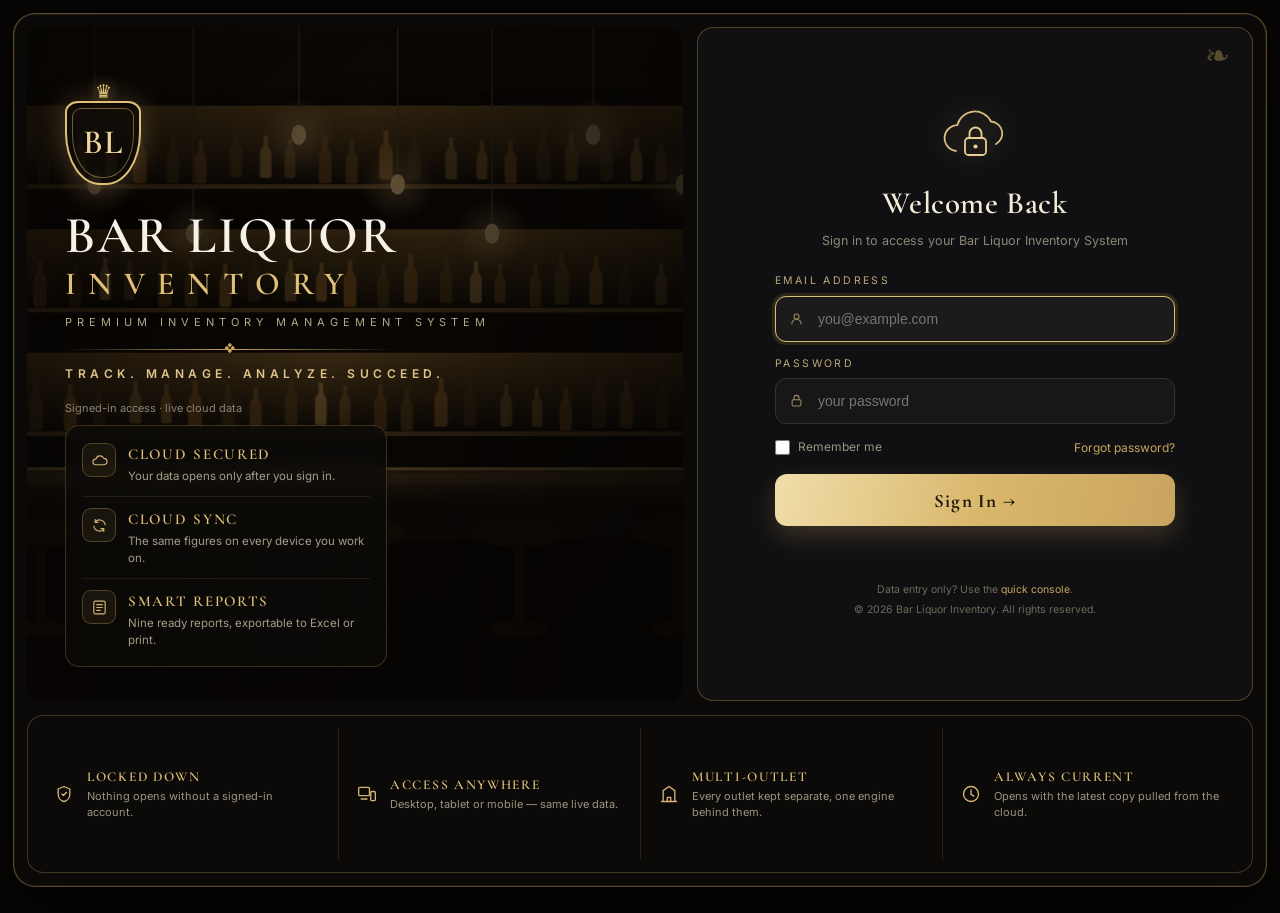
==== app/index.html @ 7d16136f "Name the button the way Supabase does: Resume project Co-Authored-By: Claude Opus 5 <noreply@anthrop" ====
<!doctype html>
<html lang="en">
<head>
<meta charset="utf-8">
<meta name="viewport" content="width=device-width, initial-scale=1">
<title>Bar Liquor Inventory Cloud</title>
<link rel="icon" type="image/png" href="assets/img/icon-192.png">
<link rel="preconnect" href="https://fonts.googleapis.com">
<link href="https://fonts.googleapis.com/css2?family=Cormorant+Garamond:wght@500;600;700&family=Inter:wght@400;500;600;700&display=swap" rel="stylesheet">
<link rel="stylesheet" href="assets/css/styles.css">
<style>
/* ===========================================================
   Sign-in gate for the HOSTED app, wearing the same "Cloud Royal" face as the
   offline login (index.html, design 11) so both front doors match.

   The offline app ships a fixed username/password in its own index.html —
   fine on one private computer, unusable on a public address. This page
   replaces it with the real Supabase account, and pulls the company's
   cloud copy in before the app opens, so nobody ever sees demo data.

   Every class invented here is g-prefixed: this page borrows the app's
   stylesheet, so an unprefixed name would collide with the app's own rules.
   =========================================================== */
.hide{display:none !important}
body.gbody{margin:0;background:#070605;font-family:'Inter',sans-serif;color:#f0e9da}
.gwrap{display:flex;flex-wrap:wrap;gap:14px;margin:13px;padding:13px;box-sizing:border-box;
  min-height:calc(100vh - 26px);border:1px solid rgba(201,164,95,.42);border-radius:22px;background:#0a0908;
  box-shadow:0 0 0 1px rgba(201,164,95,.1) inset,0 26px 80px rgba(0,0,0,.75)}
/* ---- left: the bar ---- */
.gbrand{flex:1 1 520px;min-height:592px;border-radius:16px;overflow:hidden;position:relative;
  padding:42px 38px 250px;display:flex;flex-direction:column;justify-content:center;background:#0d0b09}
.gbrand > *{position:relative;z-index:2}
.gscene{position:absolute;inset:0;z-index:0}
.gscene svg{width:100%;height:100%;display:block}
.gscene .grade{position:absolute;inset:0;
  background:linear-gradient(100deg,rgba(6,4,3,.87) 0%,rgba(6,4,3,.6) 46%,rgba(6,4,3,.82) 100%),
             radial-gradient(120% 95% at 26% 42%,transparent 20%,rgba(0,0,0,.62) 100%)}
body.hasbar .gscene svg{display:none}
body.hasbar .gbrand{background-image:var(--barphoto);background-size:cover;background-position:center}
.gcrest{width:76px;height:84px;border-radius:13px 13px 46% 46%/11px 11px 62% 62%;position:relative;
  border:2px solid #e0c078;background:rgba(10,8,6,.5);box-shadow:0 0 28px rgba(224,192,120,.28);
  display:flex;align-items:center;justify-content:center;flex:none;align-self:flex-start}
.gcrest .in{position:absolute;inset:5px;border-radius:10px 10px 46% 46%/9px 9px 62% 62%;
  border:1px solid rgba(224,192,120,.45)}
.gcrest b{font-family:'Cormorant Garamond',Georgia,serif;font-size:34px;color:#eed49a;letter-spacing:1px;font-weight:600}
.gcrest:before{content:'\265B';position:absolute;top:-25px;left:50%;transform:translateX(-50%);
  font-size:19px;color:#e0c078;text-shadow:0 0 14px rgba(224,192,120,.7)}
.gname{font-family:'Cormorant Garamond',Georgia,serif;font-size:clamp(32px,4.2vw,52px);color:#f7f2e7;
  letter-spacing:2px;text-transform:uppercase;line-height:1.02;margin-top:24px;font-weight:600;
  text-shadow:0 4px 30px rgba(0,0,0,.9)}
.gname .l2{display:block;color:#e0c078;font-size:.62em;letter-spacing:12px;margin-top:6px}
.gtag{font-size:11px;letter-spacing:5px;color:#b6a686;margin-top:13px;text-transform:uppercase}
.ghair{width:min(330px,68%);height:1px;margin-top:19px;position:relative;
  background:linear-gradient(90deg,transparent,#c9a45f,transparent)}
.ghair:after{content:'\2756';position:absolute;top:-9px;left:50%;transform:translateX(-50%);color:#c9a45f;font-size:11px}
.gmotto{font-size:12px;letter-spacing:4.5px;color:#dfc48a;margin-top:15px;font-weight:600;text-transform:uppercase}
.gaddr{font-size:11px;color:#8c8574;margin-top:16px;line-height:1.8}
.gcards{position:absolute;left:38px;bottom:34px;width:min(322px,74%);z-index:3;box-sizing:border-box;
  background:rgba(13,11,9,.74);border:1px solid rgba(201,164,95,.26);border-radius:14px;padding:6px 16px;
  backdrop-filter:blur(7px)}
.gcards .r{display:flex;gap:12px;align-items:flex-start;padding:11px 0}
.gcards .r + .r{border-top:1px solid rgba(201,164,95,.13)}
.gcards .ic{width:34px;height:34px;flex:none;border-radius:9px;display:flex;align-items:center;justify-content:center;
  border:1px solid rgba(201,164,95,.32);background:rgba(201,164,95,.08)}
.gcards h4{margin:0 0 2px;font-family:'Cormorant Garamond',Georgia,serif;font-size:15px;font-weight:600;
  letter-spacing:1.7px;text-transform:uppercase;color:#e0c078}
.gcards p{margin:0;font-size:11.5px;color:#a59c89;line-height:1.5}
/* ---- right: the sign-in card ---- */
.gform{flex:1 1 420px;min-height:592px;border-radius:16px;background:#101012;padding:34px 30px;
  border:1px solid rgba(201,164,95,.34);position:relative;overflow:hidden;
  display:flex;align-items:center;justify-content:center}
.gform:before{content:'\2767';position:absolute;top:12px;right:22px;font-size:30px;
  color:rgba(201,164,95,.4);pointer-events:none;line-height:1}
.gcard{width:100%;max-width:400px;position:relative;z-index:2}
.gcloud{display:flex;justify-content:center;margin-bottom:16px}
.gcard h1{font-family:'Cormorant Garamond',Georgia,serif;font-size:31px;font-weight:600;color:#f4ecd9;
  text-align:center;letter-spacing:.6px;margin:0}
.gcard .sub{text-align:center;font-size:12.5px;color:#8d8778;margin:6px 0 22px}
.gfld{margin-bottom:14px}
.gfld label{display:block;font-size:10.5px;letter-spacing:2.4px;text-transform:uppercase;color:#bda978;margin-bottom:7px}
.giw{position:relative}
.giw .ii{position:absolute;left:14px;top:50%;transform:translateY(-50%);line-height:0;pointer-events:none}
.giw .input{padding-left:42px;height:46px;border-radius:11px;background:#171718;border-color:#33322c;color:#f0e9da}
.giw .input:focus{border-color:#d8bd7f;background:#1b1b1c}
.grow{display:flex;align-items:center;justify-content:space-between;gap:10px;margin:4px 0 18px;
  font-size:12px;color:#9a9384}
.grow label{display:flex;align-items:center;gap:8px;cursor:pointer}
.grow input{accent-color:#c9a45f;width:15px;height:15px;cursor:pointer}
.glink{background:none;border:none;color:#c9a45f;font-size:12px;cursor:pointer;padding:0;font-family:inherit}
.gbtn{width:100%;height:52px;border:none;border-radius:12px;cursor:pointer;color:#1c1608;font-weight:700;
  font-family:'Cormorant Garamond',Georgia,serif;font-size:19px;letter-spacing:1.2px;
  background:linear-gradient(100deg,#f0dda9,#d9b76c 52%,#c9a45f);box-shadow:0 10px 26px rgba(201,164,95,.24)}
.gbtn:disabled{opacity:.6;cursor:default}
.msg{font-size:12px;margin-top:14px;min-height:18px;line-height:1.6;text-align:center}
.msg.err{color:#e08b7e} .msg.ok{color:#7ad1a5}
.gco{margin-top:18px;padding-top:14px;border-top:1px solid rgba(201,164,95,.2)}
.gco label{display:block;font-size:10.5px;letter-spacing:2.4px;text-transform:uppercase;color:#bda978;margin-bottom:7px}
.gcopy{margin-top:22px;text-align:center;font-size:10.5px;color:#6f6959;line-height:1.9}
.gcopy a{color:#c9a45f}
/* ---- bottom strip ---- */
.gstrip{flex:1 1 100%;display:flex;flex-wrap:wrap;padding:12px 8px;box-sizing:border-box;
  border:1px solid rgba(201,164,95,.28);border-radius:16px;background:rgba(14,12,10,.62)}
.gstrip .c{flex:1 1 210px;display:flex;gap:13px;align-items:center;padding:7px 18px;min-width:0}
.gstrip .c + .c{border-left:1px solid rgba(201,164,95,.15)}
.gstrip .ic{flex:none;line-height:0}
.gstrip h5{margin:0 0 2px;font-family:'Cormorant Garamond',Georgia,serif;font-size:13.5px;font-weight:600;
  letter-spacing:1.7px;text-transform:uppercase;color:#e0c078}
.gstrip p{margin:0;font-size:11px;color:#9c947f;line-height:1.45}
@media (max-width:700px){
  .gstrip .c + .c{border-left:none;border-top:1px solid rgba(201,164,95,.15)}
  .grow{flex-wrap:wrap}
  .gwrap{margin:8px;padding:8px}
  .gbrand,.gform{padding-left:22px;padding-right:22px}
}
@media (max-width:1080px){
  .gcards{position:static;width:auto;margin-top:26px;backdrop-filter:none}
  .gbrand{padding-bottom:42px}
  .gbrand,.gform{min-height:0}
}
</style>
</head>
<body class="gbody">

<div class="gwrap">

  <!-- the bar. Drawn here so the page needs no image file; drop assets/img/bar.jpg in
       and barPhoto() finds it and uses the photograph instead. -->
  <div class="gbrand">
    <div class="gscene" aria-hidden="true">
      <svg viewBox="0 0 800 600" preserveAspectRatio="xMidYMid slice">
        <defs>
          <linearGradient id="wall" x1="0" y1="0" x2="0" y2="1">
            <stop offset="0" stop-color="#191309"/><stop offset="1" stop-color="#080604"/></linearGradient>
          <linearGradient id="shelfLight" x1="0" y1="0" x2="0" y2="1">
            <stop offset="0" stop-color="#e0a445" stop-opacity=".55"/>
            <stop offset="1" stop-color="#e0a445" stop-opacity="0"/></linearGradient>
          <linearGradient id="ctr" x1="0" y1="0" x2="0" y2="1">
            <stop offset="0" stop-color="#54401f"/><stop offset="1" stop-color="#150e07"/></linearGradient>
          <radialGradient id="halo"><stop offset="0" stop-color="#ffcf80" stop-opacity=".85"/>
            <stop offset="1" stop-color="#ffcf80" stop-opacity="0"/></radialGradient>
          <symbol id="btl" viewBox="0 0 20 60">
            <path d="M7 1h6v13c0 3 5 6 5 12v29a4 4 0 0 1-4 4H6a4 4 0 0 1-4-4V26c0-6 5-9 5-12z"/></symbol>
        </defs>
        <rect width="800" height="600" fill="url(#wall)"/>
        <g>
          <rect x="0" y="56" width="800" height="336" fill="#0f0b06"/>
          <rect x="0" y="70" width="800" height="72" fill="url(#shelfLight)"/>
          <rect x="0" y="180" width="800" height="72" fill="url(#shelfLight)"/>
          <rect x="0" y="290" width="800" height="72" fill="url(#shelfLight)"/>
          <rect x="0" y="140" width="800" height="4" fill="#c99a4e" opacity=".55"/>
          <rect x="0" y="250" width="800" height="4" fill="#c99a4e" opacity=".55"/>
          <rect x="0" y="360" width="800" height="4" fill="#c99a4e" opacity=".55"/>
        </g>
        <g id="bottles" fill="#d99a45" opacity=".75"></g>
        <g id="bulbs"></g>
        <rect x="0" y="404" width="800" height="196" fill="#0a0705"/>
        <rect x="0" y="392" width="800" height="34" fill="url(#ctr)"/>
        <rect x="0" y="392" width="800" height="2.5" fill="#f0c477" opacity=".65"/>
        <rect x="0" y="398" width="800" height="9" fill="#e6b366" opacity=".12"/>
        <rect x="0" y="426" width="800" height="30" fill="#e6b366" opacity=".05"/>
        <g id="stools" fill="#241809"></g>
      </svg>
      <span class="grade"></span>
    </div>

    <div class="gcrest"><span class="in"></span><b>BL</b></div>
    <div class="gname">Bar Liquor<span class="l2">Inventory</span></div>
    <div class="gtag">Premium Inventory Management System</div>
    <div class="ghair"></div>
    <div class="gmotto">Track. Manage. Analyze. Succeed.</div>
    <div class="gaddr">Signed-in access &middot; live cloud data</div>

    <div class="gcards">
      <div class="r"><div class="ic"><svg width="17" height="17" viewBox="0 0 24 24" fill="none" stroke="#d5b477" stroke-width="1.6" stroke-linecap="round" stroke-linejoin="round"><path d="M6.5 18a4 4 0 0 1 .4-8 6 6 0 0 1 11.3-1A3.8 3.8 0 0 1 18 18z"/></svg></div>
        <div><h4>Cloud Secured</h4><p>Your data opens only after you sign in.</p></div></div>
      <div class="r"><div class="ic"><svg width="17" height="17" viewBox="0 0 24 24" fill="none" stroke="#d5b477" stroke-width="1.6" stroke-linecap="round" stroke-linejoin="round"><path d="M20 11a8 8 0 0 0-14-4M4 13a8 8 0 0 0 14 4"/><path d="M6 3.5v4h4M18 20.5v-4h-4"/></svg></div>
        <div><h4>Cloud Sync</h4><p>The same figures on every device you work on.</p></div></div>
      <div class="r"><div class="ic"><svg width="17" height="17" viewBox="0 0 24 24" fill="none" stroke="#d5b477" stroke-width="1.6" stroke-linecap="round" stroke-linejoin="round"><rect x="4" y="3" width="16" height="18" rx="2"/><path d="M8 8h8M8 12h8M8 16h5"/></svg></div>
        <div><h4>Smart Reports</h4><p>Nine ready reports, exportable to Excel or print.</p></div></div>
    </div>
  </div>

  <!-- the sign-in card -->
  <div class="gform">
    <div class="gcard">
      <div class="gcloud" aria-hidden="true">
        <svg width="84" height="56" viewBox="0 0 84 56" fill="none" style="filter:drop-shadow(0 0 11px rgba(216,189,127,.45))">
          <path d="M23 43a13 13 0 0 1 1.4-25.9A18 18 0 0 1 58 13.5 12 12 0 0 1 63 36" stroke="#d8bd7f" stroke-width="1.8" stroke-linecap="round"/>
          <rect x="32" y="30" width="21" height="17" rx="3.5" stroke="#e8cf95" stroke-width="1.8"/>
          <path d="M36.5 30v-4.5a6 6 0 0 1 12 0V30" stroke="#e8cf95" stroke-width="1.8"/>
          <circle cx="42.5" cy="38.5" r="2.1" fill="#e8cf95"/>
        </svg>
      </div>
      <h1>Welcome Back</h1>
      <p class="sub">Sign in to access your Bar Liquor Inventory System</p>

      <form id="f" autocomplete="off">
        <div class="gfld"><label for="em">Email address</label>
          <div class="giw"><span class="ii"><svg width="15" height="15" viewBox="0 0 24 24" fill="none" stroke="#9a8a63" stroke-width="1.7" stroke-linecap="round" stroke-linejoin="round"><circle cx="12" cy="8" r="4"/><path d="M4.5 20a7.5 7.5 0 0 1 15 0"/></svg></span>
            <input class="input" id="em" type="email" autocomplete="off" placeholder="you@example.com" required></div></div>
        <div class="gfld"><label for="pw">Password</label>
          <div class="giw"><span class="ii"><svg width="15" height="15" viewBox="0 0 24 24" fill="none" stroke="#9a8a63" stroke-width="1.7" stroke-linecap="round" stroke-linejoin="round"><rect x="5" y="10" width="14" height="10" rx="2"/><path d="M8 10V7a4 4 0 0 1 8 0v3"/></svg></span>
            <input class="input" id="pw" type="password" autocomplete="new-password" placeholder="your password" required></div></div>
        <div class="grow">
          <label><input type="checkbox" id="rmb"> Remember me</label>
          <button type="button" class="glink" id="fgBtn">Forgot password?</button>
        </div>
        <button class="gbtn" id="go" type="submit">Sign In &rarr;</button>
      </form>

      <div class="msg" id="msg"></div>

      <div class="gco hide" id="coBox">
        <label for="coSel">Which company do you want to open?</label>
        <select class="input" id="coSel"></select>
        <button class="gbtn" id="open" style="margin-top:10px">Open</button>
      </div>

      <p class="gcopy">Data entry only? Use the <a href="../">quick console</a>.<br>
        &copy; 2026 Bar Liquor Inventory. All rights reserved.</p>
    </div>
  </div>

  <div class="gstrip">
    <div class="c"><span class="ic"><svg width="20" height="20" viewBox="0 0 24 24" fill="none" stroke="#d5b477" stroke-width="1.6" stroke-linecap="round" stroke-linejoin="round"><path d="M12 3l7 3v6c0 4.4-3 8.2-7 9-4-.8-7-4.6-7-9V6z"/><path d="M9.4 12l1.9 1.9L15 10"/></svg></span>
      <div><h5>Locked Down</h5><p>Nothing opens without a signed-in account.</p></div></div>
    <div class="c"><span class="ic"><svg width="20" height="20" viewBox="0 0 24 24" fill="none" stroke="#d5b477" stroke-width="1.6" stroke-linecap="round" stroke-linejoin="round"><rect x="2" y="4" width="13" height="10" rx="1.5"/><path d="M5 18h7"/><rect x="16.5" y="9" width="5.5" height="11" rx="1.5"/></svg></span>
      <div><h5>Access Anywhere</h5><p>Desktop, tablet or mobile &mdash; same live data.</p></div></div>
    <div class="c"><span class="ic"><svg width="20" height="20" viewBox="0 0 24 24" fill="none" stroke="#d5b477" stroke-width="1.6" stroke-linecap="round" stroke-linejoin="round"><path d="M3 21h18M5 21V8l7-5 7 5v13"/><path d="M10 21v-5h4v5"/></svg></span>
      <div><h5>Multi-Outlet</h5><p>Every outlet kept separate, one engine behind them.</p></div></div>
    <div class="c"><span class="ic"><svg width="20" height="20" viewBox="0 0 24 24" fill="none" stroke="#d5b477" stroke-width="1.6" stroke-linecap="round" stroke-linejoin="round"><circle cx="12" cy="12" r="9"/><path d="M12 7v5.5l3.5 2"/></svg></span>
      <div><h5>Always Current</h5><p>Opens with the latest copy pulled from the cloud.</p></div></div>
  </div>

</div>

<script>
const $=id=>document.getElementById(id);
const esc=s=>String(s==null?'':s).replace(/&/g,'&amp;').replace(/</g,'&lt;');
/* baked so staff never handle the project details — safe because the cloud's read rule
   requires a signed-in user, so the key on its own opens nothing */
const CFG={url:'https://svpbxsbwbwuxnmgcqgfy.supabase.co',
  key:'eyJhbGciOiJIUzI1NiIsInR5cCI6IkpXVCJ9.eyJpc3MiOiJzdXBhYmFzZSIsInJlZiI6InN2cGJ4c2J3Ynd1eG5tZ2NxZ2Z5Iiwicm9sZSI6ImFub24iLCJpYXQiOjE3ODc1MDM1MjIsImV4cCI6MjEwMzA3OTUyMn0.Ctli-IKRmcMg2S3N54uAzZ9-pg11h5dt2jvE3et_woA'};
const REST=CFG.url+'/rest/v1/blis_sync';
let TOKEN='', ROWS=[];

function say(t,k){ const m=$('msg'); m.className='msg'+(k?' '+k:''); m.innerHTML=t; }
function head(){ return {apikey:CFG.key,'Content-Type':'application/json','Authorization':'Bearer '+TOKEN}; }

/* ---- the drawn bar; a photograph at assets/img/bar.* replaces it with no code change ---- */
function scene(){
  const g=$('bottles'); if(!g) return;
  const tone=['#d99a45','#b8762e','#8e6a2a','#c98a3a','#7d5a25','#e0ae5c'];
  let s='', i=0;
  [86,196,306].forEach(function(y){
    for(let x=6;x<790;x+=22+((i*7)%12)){
      const w=12+((i*5)%6), h=52-((i*3)%15);
      s+='<use href="#btl" x="'+x+'" y="'+(y+(54-h))+'" width="'+w+'" height="'+h+'" fill="'
        +tone[i%tone.length]+'" opacity="'+(0.5+((i%4)*0.12)).toFixed(2)+'"/>';
      i++;
    }
  });
  g.innerHTML=s;
  let t='';
  [92,168,256,350,438,522,612,692].forEach(function(x,k){
    const y=96+((k%3)*44);
    t+='<line x1="'+x+'" y1="0" x2="'+x+'" y2="'+(y-12)+'" stroke="#5a4a2c" stroke-width="1.2"/>'
      +'<circle cx="'+x+'" cy="'+y+'" r="33" fill="url(#halo)" opacity=".45"/>'
      +'<ellipse cx="'+x+'" cy="'+y+'" rx="6.5" ry="9" fill="#ffd894"/>';
  });
  $('bulbs').innerHTML=t;
  let u='';
  [120,262,404,546,688].forEach(function(x){
    u+='<ellipse cx="'+x+'" cy="450" rx="41" ry="13"/>'
      +'<rect x="'+(x-5)+'" y="450" width="10" height="84"/>'
      +'<ellipse cx="'+x+'" cy="536" rx="25" ry="8"/>';
  });
  $('stools').innerHTML=u;
}
function barPhoto(){
  const names=['assets/img/bar.jpg','assets/img/bar.png','assets/img/bar.webp'];
  (function tryOne(i){
    if(i>=names.length) return;
    const im=new Image();
    im.onload=function(){ document.body.style.setProperty('--barphoto','url("'+names[i]+'")');
      document.body.classList.add('hasbar'); };
    im.onerror=function(){ tryOne(i+1); };
    im.src=names[i];
  })(0);
}
scene(); barPhoto();

/* Remember me keeps the E-MAIL only, and only once it is ticked. The password is never
   stored — this address is opened on shared phones. */
function rememberLoad(){
  let v=''; try{ v=localStorage.getItem('tg2_lastEmail')||''; }catch(e){}
  if(v){ $('rmb').checked=true; $('em').value=v; }
}
function rememberSave(v){
  try{ if($('rmb').checked) localStorage.setItem('tg2_lastEmail',v);
       else localStorage.removeItem('tg2_lastEmail'); }catch(e){}
}

/* A real reset — Supabase sends the mail. Whatever it answers is shown as it is. */
$('fgBtn').addEventListener('click', async ()=>{
  const em=$('em').value.trim();
  if(!em){ say('Type your e-mail address first, then press this again.','err'); $('em').focus(); return; }
  say('Asking for a reset link…');
  try{
    const r=await fetch(CFG.url+'/auth/v1/recover',
      {method:'POST',headers:{apikey:CFG.key,'Content-Type':'application/json'},
       body:JSON.stringify({email:em})});
    if(r.ok) say('If that address has an account, a reset link is on its way to it.','ok');
    else{ const j=await r.json().catch(()=>({}));
      say('❌ '+esc(j.msg||j.error_description||j.message||('HTTP '+r.status))
        +'<br>The owner can also set a new password in the Supabase dashboard.','err'); }
  }catch(err){ say('❌ '+esc(err.message),'err'); }
});

$('f').addEventListener('submit', async e=>{
  e.preventDefault();
  const b=$('go'); b.disabled=true; say('Signing in…');
  try{
    const r=await fetch(CFG.url+'/auth/v1/token?grant_type=password',
      {method:'POST',headers:{apikey:CFG.key,'Content-Type':'application/json'},
       body:JSON.stringify({email:$('em').value.trim(),password:$('pw').value})});
    const j=await r.json().catch(()=>({}));
    if(!r.ok) throw new Error(j.error_description||j.msg||j.message||('HTTP '+r.status));
    TOKEN=j.access_token;
    rememberSave($('em').value.trim());
    /* hand the session to the app so its Cloud Sync is already signed in */
    localStorage.setItem('tg2_cloud', JSON.stringify({url:CFG.url,key:CFG.key,auto:true}));
    localStorage.setItem('tg2_cloudsess', JSON.stringify({token:j.access_token,
      refresh:j.refresh_token||'', email:(j.user&&j.user.email)||$('em').value.trim(),
      exp:Date.now()+((j.expires_in||3600)-60)*1000}));
    sessionStorage.setItem('tg2_user', JSON.stringify({u:((j.user&&j.user.email)||'').split('@')[0],role:'admin'}));
    $('pw').value='';
    say('Loading your companies…');
    const g=await fetch(REST+'?select=id,co,updated_at&order=co',{headers:head()});
    if(!g.ok) throw new Error('Could not read the cloud ('+g.status+')');
    ROWS=await g.json();
    if(!ROWS.length) throw new Error('Nothing in the cloud yet — push once from the office computer first.');
    $('coSel').innerHTML=ROWS.map(r=>`<option value="${esc(r.id)}">${esc(r.co||r.id)}</option>`).join('');
    $('f').classList.add('hide'); $('coBox').classList.remove('hide');
    say(ROWS.length===1?'One company found.':(ROWS.length+' companies found.'),'ok');
    if(ROWS.length===1) $('open').focus();
  }catch(err){
    /* "Failed to fetch" = the request never reached the cloud. On the free plan the usual cause is
       the project having PAUSED after a week without use — the address itself stops answering. */
    if(/failed to fetch|networkerror|load failed|network request failed/i.test(err.message||'')){
      say('❌ The cloud is not answering. <b>The Supabase project has most likely gone to sleep</b> — '
         +'on the free plan it pauses after a week without use.<br>'
         +'Open <a href="https://supabase.com/dashboard/project/svpbxsbwbwuxnmgcqgfy" target="_blank" rel="noopener">the Supabase dashboard</a>, '
         +'press <b>Resume project</b>, wait two to five minutes, then sign in again. Your data is kept while it sleeps.<br>'
         +'<span style="opacity:.75">If the dashboard shows the project running, check this device’s internet instead.</span>','err');
      b.disabled=false; return; }
    say('❌ '+(/Invalid login/i.test(err.message)?'Wrong email or password.'
        :(/confirm/i.test(err.message)?'This user is not confirmed yet — tick “Auto Confirm User” in Supabase.'
        :esc(err.message))),'err');
  }
  b.disabled=false;
});

$('open').addEventListener('click', async ()=>{
  const id=$('coSel').value, row=ROWS.find(r=>r.id===id);
  const b=$('open'); b.disabled=true; say('Bringing your data in…');
  try{
    const g=await fetch(REST+'?id=eq.'+encodeURIComponent(id)+'&select=co,data,updated_at',{headers:head()});
    if(!g.ok) throw new Error('Could not read that company ('+g.status+')');
    const j=await g.json();
    if(!j.length||!j[0].data) throw new Error('That company has no cloud copy yet.');
    const d=j[0], pfx=(id==='main')?'tg2_':('tg2_'+id+'_');
    /* clear this company's old copy, then lay the cloud copy in — same shape the app writes */
    for(let i=localStorage.length-1;i>=0;i--){ const k=localStorage.key(i);
      if(k && k.indexOf(pfx)===0){
        const sub=k.slice(pfx.length);
        if(pfx==='tg2_' && /^(c\d+_|companies$|activeCo$|logo$|sysname$|sysaddr$|loginDesign$|smsgw$|cloud$|cloudsess$|lastEmail$)/.test(sub)) continue;
        localStorage.removeItem(k);
      } }
    Object.keys(d.data).forEach(sub=>localStorage.setItem(pfx+sub, d.data[sub]));
    localStorage.setItem(pfx+'cloudmeta', JSON.stringify({push:d.updated_at, cloudAt:d.updated_at}));
    /* make sure the app opens THIS company */
    let list=[]; try{ list=JSON.parse(localStorage.getItem('tg2_companies')||'[]')||[]; }catch(e){}
    if(id!=='main' && !list.some(c=>c.id===id)){ list.push({id:id,name:d.co||id}); localStorage.setItem('tg2_companies', JSON.stringify(list)); }
    localStorage.setItem('tg2_activeCo', JSON.stringify(id));
    say('Opening…','ok');
    location.href='app.html';
  }catch(err){ say('❌ '+esc(err.message),'err'); b.disabled=false; }
});

/* The password is never remembered or pre-filled: this address is opened on shared
   phones and computers, so each person types it themselves. */
rememberLoad();
$($('em').value?'pw':'em').focus();
</script>
</body>
</html>
---- app/assets/css/styles.css ----
/* ===== Traffic Gastropub — Liquor Inventory & Bar Control System =====
   Prototype theme: Modern SaaS, Dark, Gold accent, Responsive
   ==================================================================== */

:root {
  --bg:           #0d0f14;
  --bg-2:         #11141b;
  --panel:        #161a23;
  --panel-2:      #1c212d;
  --border:       #262d3a;
  --border-soft:  #1f2530;
  --text:         #e7e9ee;
  --text-muted:   #8a93a7;
  --text-dim:     #636c80;
  --gold:         #d4af37;
  --gold-soft:    #e7c860;
  --gold-dim:     rgba(212,175,55,.14);
  --green:        #25c685;
  --green-dim:    rgba(37,198,133,.14);
  --red:          #ef4f57;
  --red-dim:      rgba(239,79,87,.14);
  --amber:        #f0a73b;
  --amber-dim:    rgba(240,167,59,.14);
  --blue:         #4f8cff;
  --blue-dim:     rgba(79,140,255,.14);
  --shadow:       0 10px 30px rgba(0,0,0,.45);
  --radius:       14px;
  --radius-sm:    9px;
  --sidebar-w:    248px;
  --font:         'Inter', 'Segoe UI', system-ui, -apple-system, sans-serif;
}

* { box-sizing: border-box; margin: 0; padding: 0; }
html, body { height: 100%; }
body {
  font-family: var(--font);
  background: radial-gradient(1200px 600px at 80% -10%, #161b27 0%, var(--bg) 55%) fixed;
  color: var(--text);
  font-size: 14px;
  line-height: 1.5;
  -webkit-font-smoothing: antialiased;
}
a { color: inherit; text-decoration: none; }
button { font-family: inherit; cursor: pointer; }
::-webkit-scrollbar { width: 10px; height: 10px; }
::-webkit-scrollbar-thumb { background: #2a3140; border-radius: 8px; }
::-webkit-scrollbar-track { background: transparent; }

/* ---------- Utility ---------- */
.hidden { display: none !important; }
.gold { color: var(--gold); }
.muted { color: var(--text-muted); }
.right { text-align: right; }
.center { text-align: center; }
.nowrap { white-space: nowrap; }
.flex { display: flex; }
.between { justify-content: space-between; }
.items-center { align-items: center; }
.gap-8 { gap: 8px; }
.gap-12 { gap: 12px; }
.mt-8 { margin-top: 8px; }
.mt-16 { margin-top: 16px; }
.mt-24 { margin-top: 24px; }

/* ============================================================
   LOGIN
   ============================================================ */
.login-wrap {
  min-height: 100vh;
  display: grid;
  place-items: center;
  padding: 20px;
}
.login-card {
  width: 100%;
  max-width: 400px;
  background: linear-gradient(180deg, var(--panel-2), var(--panel));
  border: 1px solid var(--border);
  border-radius: 18px;
  box-shadow: var(--shadow);
  padding: 38px 34px;
}
.login-logo {
  width: 64px; height: 64px;
  border-radius: 16px;
  display: grid; place-items: center;
  margin: 0 auto 18px;
  background: var(--gold-dim);
  border: 1px solid rgba(212,175,55,.35);
  font-size: 30px;
}
.login-card h1 { font-size: 19px; text-align: center; letter-spacing: .2px; }
.login-card .sub { text-align: center; color: var(--text-muted); font-size: 12.5px; margin-top: 6px; margin-bottom: 26px; }
.field { margin-bottom: 16px; }
.field label { display: block; font-size: 12px; color: var(--text-muted); margin-bottom: 7px; }
.input {
  width: 100%;
  background: var(--bg-2);
  border: 1px solid var(--border);
  color: var(--text);
  border-radius: var(--radius-sm);
  padding: 11px 13px;
  font-size: 14px;
  outline: none;
  transition: border-color .15s, box-shadow .15s;
}
.input:focus { border-color: var(--gold); box-shadow: 0 0 0 3px var(--gold-dim); }
select.input { appearance: none; cursor: pointer; }

.btn {
  display: inline-flex; align-items: center; justify-content: center; gap: 8px;
  border: 1px solid var(--border);
  background: var(--panel-2);
  color: var(--text);
  border-radius: var(--radius-sm);
  padding: 10px 16px;
  font-size: 13.5px;
  font-weight: 500;
  transition: all .15s;
}
.btn:hover { border-color: #36405380; background: #222836; }
.btn-gold {
  background: linear-gradient(180deg, var(--gold-soft), var(--gold));
  color: #1a1505;
  border: none;
  font-weight: 600;
}
.btn-gold:hover { filter: brightness(1.06); }
.btn-block { width: 100%; }
.btn-sm { padding: 7px 12px; font-size: 12.5px; }
.btn-ghost { background: transparent; border-color: transparent; }
.btn-ghost:hover { background: var(--panel-2); }
.btn-danger { color: var(--red); border-color: transparent; background: transparent; }
.btn-danger:hover { background: var(--red-dim); }

/* ============================================================
   APP SHELL
   ============================================================ */
.app { display: flex; min-height: 100vh; }

.sidebar {
  width: var(--sidebar-w);
  flex-shrink: 0;
  background: var(--bg-2);
  border-right: 1px solid var(--border-soft);
  display: flex; flex-direction: column;
  position: sticky; top: 0; height: 100vh;
  z-index: 40;
}
.brand {
  display: flex; align-items: center; gap: 11px;
  padding: 18px 18px 16px;
  border-bottom: 1px solid var(--border-soft);
}
.brand .logo {
  width: 38px; height: 38px; border-radius: 10px;
  background: var(--gold-dim); border: 1px solid rgba(212,175,55,.35);
  display: grid; place-items: center; font-size: 19px; flex-shrink: 0;
}
.brand .name { font-size: 13.5px; font-weight: 700; line-height: 1.25; }
.brand .name span { display: block; font-size: 10.5px; font-weight: 500; color: var(--text-dim); letter-spacing: .3px; }

/* ============================================================
   SIDEBAR — "Serif Ledger" (design 04, chosen 2026-08-08):
   dense rows, serif labels, hairline rule under each item and a small
   diamond marker instead of an icon box — reads like a ledger index.
   ============================================================ */
.nav { flex: 1; overflow-y: auto; padding: 4px 8px 14px; }
.nav-group-label {
  font-family: Georgia, 'Times New Roman', serif; font-style: italic;
  font-size: 10px; letter-spacing: .04em; text-transform: none;
  color: var(--gold); opacity: .8; padding: 10px 12px 2px;
}
.nav-item {
  display: flex; align-items: center; gap: 8px;
  padding: 4.5px 12px; border-radius: 0; border-bottom: 1px solid var(--border-soft);
  font-family: Georgia, 'Times New Roman', serif;
  color: var(--text-muted); font-size: 12.5px; font-weight: 500;
  cursor: pointer; transition: all .13s; position: relative;
}
/* the icon box itself is sized further down (ledger marker vs. edition chip) */
.nav-item .ico { text-align: center; flex-shrink: 0; color: var(--text-dim); }
.nav-item .ico svg { display: none; }              /* ledger look uses the diamond marker */
.nav-item .ico::before { content: "◇"; }
.nav-item:hover { background: transparent; color: var(--text); }
.nav-item:hover .ico { color: var(--gold-soft); }
.nav-item.active { background: var(--gold-dim); color: var(--gold-soft); }
.nav-item.active .ico { color: var(--gold); }
.nav-item.active .ico::before { content: "◆"; }
.nav-item.active::before { display: none; }        /* no left bar in this design */
/* icon-only editions keep the real line icons */
body.ed-rail .nav-item .ico svg { display: block; width: 19px; height: 19px; margin: 0 auto; }
body.ed-rail .nav-item .ico::before { content: none; }
body.ed-rail .nav-item, body.ed-velvet .nav-item { border-bottom: none; font-family: var(--font); }

/* Smart Mapping Center — tool tabs */
.smtabs { display: grid; grid-template-columns: repeat(auto-fit, minmax(190px, 1fr)); gap: 8px; margin-bottom: 12px; }
.smtab { display: flex; align-items: center; gap: 11px; text-align: left; padding: 11px 13px; cursor: pointer;
  background: var(--panel); border: 1px solid var(--border-soft); border-radius: 12px; color: var(--text-muted);
  position: relative; transition: .15s; }
.smtab:hover { border-color: var(--gold-soft); color: var(--text); }
.smtab.on { border-color: var(--gold); background: var(--gold-dim); color: var(--gold-soft); }
.smtab .i { width: 30px; height: 30px; border-radius: 9px; display: flex; align-items: center; justify-content: center;
  border: 1px solid var(--border); background: var(--bg-2); color: var(--gold); flex: none; }
.smtab .i svg { width: 17px; height: 17px; }
.smtab .l { min-width: 0; }
.smtab .l b { display: block; font-size: 12.5px; color: var(--text); font-family: Georgia,'Times New Roman',serif; letter-spacing: .02em; }
.smtab.on .l b { color: var(--gold-soft); }
.smtab .l i { font-style: normal; font-size: 10px; color: var(--text-muted); }
.smtab .cnt { position: absolute; top: 7px; right: 9px; min-width: 17px; height: 17px; padding: 0 4px; border-radius: 9px;
  background: var(--red); color: #fff; font-size: 9.5px; font-weight: 800; display: flex; align-items: center; justify-content: center; }
/* the sub-view's page-head keeps its tools (search / add buttons); only the duplicate
   title line is already hidden app-wide by `#view .page-head h1` */
.smbody .page-head { margin-top: 2px; }
.nav-item:hover { background: var(--panel); color: var(--text); }
.nav-item.active { background: var(--gold-dim); color: var(--gold-soft); }
.nav-item.active::before {
  content: ''; position: absolute; left: -10px; top: 8px; bottom: 8px;
  width: 3px; background: var(--gold); border-radius: 0 3px 3px 0;
}
.nav-item .badge {
  margin-left: auto; background: var(--red); color: #fff;
  font-size: 9.5px; font-weight: 700; padding: 0 6px; border-radius: 20px;
  font-family: var(--font); line-height: 1.6;
}

.sidebar-foot { padding: 12px; border-top: 1px solid var(--border-soft); }
.user-chip { display: flex; align-items: center; gap: 10px; padding: 8px 10px; border-radius: 10px; }
.user-chip:hover { background: var(--panel); }
.avatar {
  width: 34px; height: 34px; border-radius: 50%; flex-shrink: 0;
  background: linear-gradient(135deg, var(--gold), #9c7c14);
  display: grid; place-items: center; color: #1a1505; font-weight: 700; font-size: 13px;
}
.user-chip .meta { font-size: 12.5px; font-weight: 600; line-height: 1.2; }
.user-chip .meta span { display: block; font-size: 10.5px; color: var(--text-dim); font-weight: 500; }

/* ---------- Main ---------- */
.main { flex: 1; min-width: 0; display: flex; flex-direction: column; }
.topbar {
  display: flex; align-items: center; gap: 14px;
  padding: 14px 26px;
  border-bottom: 1px solid var(--border-soft);
  background: rgba(13,15,20,.7);
  backdrop-filter: blur(8px);
  position: sticky; top: 0; z-index: 30;
}
.hamburger { display: none; font-size: 20px; background: none; border: none; color: var(--text); }
.topbar h2 { font-size: 20px; font-weight: 700; color: var(--gold);
  font-family: Georgia,'Times New Roman',serif; letter-spacing: 1px; }
.topbar .crumb { color: var(--text-dim); font-size: 12px; margin-top: 1px; }
.topbar-actions { margin-left: auto; display: flex; align-items: center; gap: 10px; }
.search {
  display: flex; align-items: center; gap: 8px;
  background: var(--bg-2); border: 1px solid var(--border);
  border-radius: 9px; padding: 8px 12px; width: 240px;
}
.search input { background: none; border: none; outline: none; color: var(--text); width: 100%; font-size: 13px; }
.icon-btn {
  width: 38px; height: 38px; border-radius: 9px; border: 1px solid var(--border);
  background: var(--bg-2); color: var(--text-muted); display: grid; place-items: center;
  font-size: 16px; position: relative;
}
.icon-btn:hover { color: var(--text); border-color: #36405380; }
.icon-btn .dot { position: absolute; top: 8px; right: 9px; width: 7px; height: 7px; border-radius: 50%; background: var(--red); }

.content { padding: 26px; max-width: 1400px; width: 100%; }

/* ---------- Page header ---------- */
.page-head { display: flex; align-items: flex-end; justify-content: space-between; gap: 16px; flex-wrap: wrap; margin-bottom: 22px; }
.page-head h1 { font-size: 22px; font-weight: 700; letter-spacing: -.2px; }
.page-head p { color: var(--text-muted); font-size: 13px; margin-top: 4px; }
.page-actions { display: flex; gap: 9px; flex-wrap: wrap; }

/* ---------- KPI cards ---------- */
.kpi-grid { display: grid; grid-template-columns: repeat(4, 1fr); gap: 16px; }
.kpi {
  background: linear-gradient(180deg, var(--panel-2), var(--panel));
  border: 1px solid var(--border-soft); border-radius: var(--radius);
  padding: 17px 18px; position: relative; overflow: hidden;
}
.kpi:hover { border-color: #313a4b; }
.kpi .ico {
  width: 40px; height: 40px; border-radius: 11px; display: grid; place-items: center;
  font-size: 19px; margin-bottom: 13px;
}
.kpi .label { font-size: 12px; color: var(--text-muted); }
.kpi .value { font-size: 24px; font-weight: 750; margin-top: 3px; letter-spacing: -.5px; }
.kpi .unit { font-size: 12px; color: var(--text-dim); font-weight: 500; }
.kpi .trend { font-size: 11.5px; margin-top: 8px; display: inline-flex; align-items: center; gap: 4px; }
.trend.up { color: var(--green); }
.trend.down { color: var(--red); }
.bg-gold { background: var(--gold-dim); color: var(--gold); }
.bg-green { background: var(--green-dim); color: var(--green); }
.bg-red { background: var(--red-dim); color: var(--red); }
.bg-blue { background: var(--blue-dim); color: var(--blue); }
.bg-amber { background: var(--amber-dim); color: var(--amber); }

/* ---------- Cards / panels ---------- */
.card {
  background: var(--panel); border: 1px solid var(--border-soft);
  border-radius: var(--radius); overflow: hidden;
}
.card-head {
  display: flex; align-items: center; justify-content: space-between; gap: 12px;
  padding: 16px 18px; border-bottom: 1px solid var(--border-soft);
}
.card-head h3 { font-size: 14.5px; font-weight: 650; }
.card-head p { font-size: 11.5px; color: var(--text-dim); margin-top: 2px; }
.card-body { padding: 18px; }
.card-body.flush { padding: 0; }

.grid-2 { display: grid; grid-template-columns: 2fr 1fr; gap: 16px; }
.grid-3 { display: grid; grid-template-columns: repeat(3, 1fr); gap: 16px; }
.grid-2e { display: grid; grid-template-columns: 1fr 1fr; gap: 16px; }

/* ---------- Tables ---------- */
.table-wrap { overflow-x: auto; }
table.tbl { width: 100%; border-collapse: collapse; font-size: 13px; }
.tbl thead th {
  text-align: left; font-size: 11px; text-transform: uppercase; letter-spacing: .6px;
  color: var(--text-dim); font-weight: 600; padding: 12px 16px;
  border-bottom: 1px solid var(--border); background: var(--bg-2); position: sticky; top: 0;
}
.tbl tbody td { padding: 12px 16px; border-bottom: 1px solid var(--border-soft); }
.tbl tbody tr:hover { background: #1a1f2b; }
.tbl tbody tr:last-child td { border-bottom: none; }
.tbl td .sub { font-size: 11px; color: var(--text-dim); }
.tbl .num { font-variant-numeric: tabular-nums; text-align: right; }
.row-alert { background: var(--red-dim) !important; }
.row-alert:hover { background: rgba(239,79,87,.2) !important; }

/* ---------- Badges / pills ---------- */
.pill {
  display: inline-flex; align-items: center; gap: 5px;
  font-size: 11px; font-weight: 600; padding: 3px 9px; border-radius: 20px;
  border: 1px solid transparent;
}
.pill.green { background: var(--green-dim); color: var(--green); }
.pill.red { background: var(--red-dim); color: var(--red); }
.pill.amber { background: var(--amber-dim); color: var(--amber); }
.pill.blue { background: var(--blue-dim); color: var(--blue); }
.pill.gold { background: var(--gold-dim); color: var(--gold); }
.pill.gray { background: #232a37; color: var(--text-muted); }
.dotpulse { width: 6px; height: 6px; border-radius: 50%; background: currentColor; }

/* ---------- Alerts list ---------- */
.alert-row {
  display: flex; align-items: flex-start; gap: 12px; padding: 12px 16px;
  border-bottom: 1px solid var(--border-soft);
}
.alert-row:last-child { border-bottom: none; }
.alert-row .ai { width: 32px; height: 32px; border-radius: 9px; display: grid; place-items: center; flex-shrink: 0; font-size: 15px; }
.alert-row .at { font-size: 13px; font-weight: 600; }
.alert-row .ad { font-size: 11.5px; color: var(--text-muted); margin-top: 1px; }
.alert-row .ac { margin-left: auto; font-size: 11px; color: var(--text-dim); white-space: nowrap; }

/* ---------- Chart canvas sizing ---------- */
.chart-box { position: relative; height: 260px; }
.chart-box.sm { height: 220px; }

/* ---------- Tabs ---------- */
.tabs { display: flex; gap: 4px; border-bottom: 1px solid var(--border-soft); margin-bottom: 18px; flex-wrap: wrap; }
.tab {
  padding: 9px 15px; font-size: 13px; color: var(--text-muted); font-weight: 500;
  border-bottom: 2px solid transparent; cursor: pointer; margin-bottom: -1px;
}
.tab:hover { color: var(--text); }
.tab.active { color: var(--gold-soft); border-bottom-color: var(--gold); }

/* ---------- Upload dropzone ---------- */
.dropzone {
  border: 1.5px dashed #39435680; border-radius: var(--radius);
  padding: 40px 24px; text-align: center; background: var(--bg-2);
  transition: all .15s; cursor: pointer;
}
.dropzone:hover { border-color: var(--gold); background: #161b25; }
.dropzone .dz-ico { font-size: 38px; margin-bottom: 10px; }
.dropzone h4 { font-size: 15px; margin-bottom: 5px; }
.dropzone p { font-size: 12.5px; color: var(--text-muted); }

/* ---------- Stat strip ---------- */
.stat-strip { display: flex; gap: 0; flex-wrap: wrap; border: 1px solid var(--border-soft); border-radius: var(--radius); overflow: hidden; }
.stat-strip .s { flex: 1; min-width: 130px; padding: 15px 18px; border-right: 1px solid var(--border-soft); }
.stat-strip .s:last-child { border-right: none; }
.stat-strip .s .l { font-size: 11.5px; color: var(--text-muted); }
.stat-strip .s .v { font-size: 19px; font-weight: 700; margin-top: 3px; }

/* ---------- Inputs inline (editable cells) ---------- */
.cell-input {
  width: 84px; background: var(--bg-2); border: 1px solid var(--border);
  color: var(--text); border-radius: 7px; padding: 5px 8px; font-size: 12.5px;
  text-align: right; outline: none; font-variant-numeric: tabular-nums;
}
.cell-input:focus { border-color: var(--gold); }
.cell-input.calc { background: transparent; border-color: transparent; color: var(--text-muted); }

/* ---------- Modal ---------- */
.modal-back {
  position: fixed; inset: 0; background: rgba(5,7,12,.66); backdrop-filter: blur(3px);
  display: grid; place-items: center; z-index: 100; padding: 20px;
}
.modal {
  width: 100%; max-width: 520px;
  background: var(--panel); border: 1px solid var(--border);
  border-radius: 16px; box-shadow: var(--shadow); overflow: hidden;
  animation: pop .16s ease;
}
.modal.wide { max-width: 700px; }
@keyframes pop { from { transform: translateY(8px) scale(.98); opacity: 0; } }
.modal-head { display: flex; align-items: center; justify-content: space-between; padding: 18px 20px; border-bottom: 1px solid var(--border-soft); }
.modal-head h3 { font-size: 16px; font-weight: 650; }
.modal-head .x { background: none; border: none; color: var(--text-muted); font-size: 20px; line-height: 1; }
.modal-head .x:hover { color: var(--text); }
.modal-body { padding: 20px; max-height: 70vh; overflow-y: auto; }
.modal-foot { padding: 15px 20px; border-top: 1px solid var(--border-soft); display: flex; justify-content: flex-end; gap: 10px; }
.form-grid { display: grid; grid-template-columns: 1fr 1fr; gap: 14px; }
.form-grid .full { grid-column: 1 / -1; }

/* ---------- Toast ---------- */
.toast-wrap { position: fixed; bottom: 22px; right: 22px; display: flex; flex-direction: column; gap: 10px; z-index: 200; }
.toast {
  display: flex; align-items: center; gap: 11px;
  background: var(--panel-2); border: 1px solid var(--border);
  border-left: 3px solid var(--gold); border-radius: 10px;
  padding: 13px 16px; min-width: 260px; box-shadow: var(--shadow);
  animation: slideIn .2s ease;
}
.toast.ok { border-left-color: var(--green); }
.toast.err { border-left-color: var(--red); }
.toast .ti { font-size: 17px; }
.toast .tt { font-size: 13px; font-weight: 600; }
.toast .td { font-size: 11.5px; color: var(--text-muted); }
@keyframes slideIn { from { transform: translateX(20px); opacity: 0; } }

/* ---------- Empty / misc ---------- */
.tag-code { font-family: 'JetBrains Mono', monospace; font-size: 11.5px; background: var(--bg-2); border: 1px solid var(--border-soft); padding: 2px 7px; border-radius: 6px; color: var(--gold-soft); }
.divider { height: 1px; background: var(--border-soft); margin: 18px 0; }
.legend { display: flex; gap: 16px; flex-wrap: wrap; font-size: 12px; color: var(--text-muted); }
.legend .li { display: flex; align-items: center; gap: 6px; }
.legend .sw { width: 10px; height: 10px; border-radius: 3px; }

/* ============================================================
   RESPONSIVE
   ============================================================ */
@media (max-width: 1100px) {
  .kpi-grid { grid-template-columns: repeat(2, 1fr); }
  .grid-2, .grid-3, .grid-2e { grid-template-columns: 1fr; }
}
@media (max-width: 820px) {
  .sidebar {
    position: fixed; left: 0; top: 0; transform: translateX(-100%);
    transition: transform .22s ease; box-shadow: var(--shadow);
  }
  .sidebar.open { transform: translateX(0); }
  .hamburger { display: block; }
  .search { display: none; }
  .content { padding: 18px; }
  .scrim { position: fixed; inset: 0; background: rgba(0,0,0,.5); z-index: 35; }
}
@media (max-width: 560px) {
  .kpi-grid { grid-template-columns: 1fr; }
  .form-grid { grid-template-columns: 1fr; }
  .page-head h1 { font-size: 19px; }
  .topbar { padding: 12px 16px; }
}

/* ============================================================
   THEMES — body.t-* overrides CSS variables + background
   ============================================================ */
/* Emerald Lux — deep green base + gold accent (default) */
body.t-emlux  { background: radial-gradient(1200px 600px at 80% -10%, #0f2a20 0%, #06120d 60%) fixed;
  --bg:#06120d; --bg-2:#0a1a13; --panel:#0c2018; --panel-2:#123022; --border:#1e4633; --border-soft:#163525;
  --text:#e8f0ea; --text-muted:#7fa090; --text-dim:#5d7a68;
  --gold:#d4af37; --gold-soft:#e7c860; --gold-dim:rgba(212,175,55,.16); }

/* Aurora — soft off-white base + green text & accent */
body.t-aurora { background: radial-gradient(1200px 600px at 80% -10%, #f3f4f7 0%, #e7e9ef 60%) fixed;
  --bg:#e8eaf0; --bg-2:#f4f5f8; --panel:#f4f5f8; --panel-2:#eceef3; --border:#d7dce4; --border-soft:#e2e6ec;
  --text:#14532d; --text-muted:#4b7d5e; --text-dim:#84a795;
  --gold:#16a34a; --gold-soft:#22c55e; --gold-dim:rgba(22,163,74,.12);
  --green:#15803d; --green-dim:rgba(21,128,61,.12); --shadow:0 10px 30px rgba(40,80,55,.10); }
body.t-aurora .topbar { background: rgba(244,245,248,.85); }
body.t-aurora .tbl thead th { background:#eceff1; }
body.t-aurora .tbl tbody tr:hover { background:#e9f1ec; }
body.t-aurora ::-webkit-scrollbar-thumb { background:#cdd4dd; }

/* ---- Obsidian — pure black + silver text ---- */
body.t-black { background:#000 fixed;
  --bg:#000000; --bg-2:#0a0a0c; --panel:#0d0d10; --panel-2:#141417; --border:#24242b; --border-soft:#19191e;
  --text:#cdd2db; --text-muted:#878d99; --text-dim:#5f6470;
  --gold:#c9ced8; --gold-soft:#e2e6ec; --gold-dim:rgba(201,206,216,.14); }
body.t-black .tbl tbody tr:hover { background:#141417; }

/* ---- Royal Black-Gold — deep black + bright gold (2026-08-07) ---- */
body.t-bgold { background:#000 fixed;
  --bg:#050505; --bg-2:#0c0b07; --panel:#100e08; --panel-2:#181408; --border:#3a3216; --border-soft:#26200e;
  --text:#f0e9d4; --text-muted:#a89c74; --text-dim:#736a4c;
  --gold:#f5c518; --gold-soft:#ffd75e; --gold-dim:rgba(245,197,24,.14);
  --shadow:0 10px 30px rgba(0,0,0,.6); }
body.t-bgold .tbl tbody tr:hover { background:#181408; }
body.t-bgold .sidebar { border-right:1px solid #26200e; }
body.t-bgold .topbar { border-bottom:1px solid #26200e; }

/* ---- 5 light colour themes ---- */
body.t-snow  { background: radial-gradient(1200px 600px at 80% -10%, #fbfcfe 0%, #eef1f6 60%) fixed;
  --bg:#eef1f6; --bg-2:#f7f9fc; --panel:#f7f9fc; --panel-2:#eef2f7; --border:#dde3ec; --border-soft:#e7ecf3;
  --text:#1c2430; --text-muted:#5a6678; --text-dim:#8893a5; --gold:#3b82f6; --gold-soft:#60a5fa; --gold-dim:rgba(59,130,246,.12); --shadow:0 10px 30px rgba(60,70,90,.10); }
body.t-cream { background: radial-gradient(1200px 600px at 80% -10%, #fbf6ee 0%, #f1e8da 60%) fixed;
  --bg:#f1e8da; --bg-2:#fbf6ee; --panel:#fbf6ee; --panel-2:#f3ebdd; --border:#e6d9c4; --border-soft:#eee2d1;
  --text:#3a2f20; --text-muted:#7a6a52; --text-dim:#9c8c72; --gold:#b5832e; --gold-soft:#cf9c42; --gold-dim:rgba(181,131,46,.14); --shadow:0 10px 30px rgba(120,90,40,.12); }
body.t-mint  { background: radial-gradient(1200px 600px at 80% -10%, #f3fbf6 0%, #e6f3ec 60%) fixed;
  --bg:#e6f3ec; --bg-2:#f5fbf7; --panel:#f5fbf7; --panel-2:#ecf6f0; --border:#d2e7da; --border-soft:#e0efe6;
  --text:#14422c; --text-muted:#4e7a60; --text-dim:#83a791; --gold:#10b981; --gold-soft:#34d399; --gold-dim:rgba(16,185,129,.12); --shadow:0 10px 30px rgba(40,90,65,.10); }
body.t-sky   { background: radial-gradient(1200px 600px at 80% -10%, #f2f8fe 0%, #e6eefb 60%) fixed;
  --bg:#e6eefb; --bg-2:#f4f8fe; --panel:#f4f8fe; --panel-2:#ebf1fb; --border:#d6e2f2; --border-soft:#e4ecf8;
  --text:#16314f; --text-muted:#4f6a8a; --text-dim:#8398b5; --gold:#2563eb; --gold-soft:#3b82f6; --gold-dim:rgba(37,99,235,.12); --shadow:0 10px 30px rgba(40,70,120,.10); }
body.t-lav   { background: radial-gradient(1200px 600px at 80% -10%, #faf6fe 0%, #efe8f9 60%) fixed;
  --bg:#efe8f9; --bg-2:#faf6fe; --panel:#faf6fe; --panel-2:#f2ebfa; --border:#e2d6f1; --border-soft:#ece2f7;
  --text:#321a4f; --text-muted:#6a5288; --text-dim:#9583b5; --gold:#8b5cf6; --gold-soft:#a78bfa; --gold-dim:rgba(139,92,246,.12); --shadow:0 10px 30px rgba(90,60,140,.10); }
/* shared light-theme overrides */
body.t-snow .topbar, body.t-cream .topbar, body.t-mint .topbar, body.t-sky .topbar, body.t-lav .topbar { background: rgba(255,255,255,.78); }
body.t-snow .tbl thead th, body.t-cream .tbl thead th, body.t-mint .tbl thead th, body.t-sky .tbl thead th, body.t-lav .tbl thead th { background: var(--panel-2); }
body.t-snow .tbl tbody tr:hover, body.t-cream .tbl tbody tr:hover, body.t-mint .tbl tbody tr:hover, body.t-sky .tbl tbody tr:hover, body.t-lav .tbl tbody tr:hover { background: var(--panel-2); }
body.t-snow ::-webkit-scrollbar-thumb, body.t-cream ::-webkit-scrollbar-thumb, body.t-mint ::-webkit-scrollbar-thumb, body.t-sky ::-webkit-scrollbar-thumb, body.t-lav ::-webkit-scrollbar-thumb { background:#c9d2dd; }

/* Velvet Deco structural — horizontal top navigation (desktop only; mobile keeps off-canvas) */
@media (min-width: 821px) {
  body.ed-velvet .app { flex-direction: column; }
  body.ed-velvet .sidebar { width: 100%; height: auto; position: sticky; top: 0; flex-direction: row;
    align-items: center; border-right: none; border-bottom: 1px solid var(--border-soft); }
  body.ed-velvet .brand { border-bottom: none; border-right: 1px solid var(--border-soft); white-space: nowrap; }
  body.ed-velvet .nav { display: flex; flex-direction: row; align-items: center; gap: 2px; overflow-x: auto; padding: 6px 10px; }
  body.ed-velvet .nav-group-label { display: none; }
  body.ed-velvet .nav-item { white-space: nowrap; }
  body.ed-velvet .nav-item.active::before { display: none; }
  body.ed-velvet .sidebar-foot { display: flex; align-items: center; gap: 8px; margin-left: auto;
    border-top: none; border-left: 1px solid var(--border-soft); padding: 8px 12px; }
  body.ed-velvet .sidebar-foot .btn-block { width: auto; margin-top: 0 !important; }
}

/* ---- Glow Banner — light · gradient hero page-head · floating white cards ---- */
body.ed-glow { background:#f2f3f8 fixed;
  --bg:#f2f3f8; --bg-2:#ffffff; --panel:#ffffff; --panel-2:#f4f5fa; --border:#e3e5f0; --border-soft:#ecedf5;
  --text:#23233f; --text-muted:#6a6c8a; --text-dim:#9a9cb5;
  --gold:#6d5df6; --gold-soft:#8b7cf8; --gold-dim:rgba(109,93,246,.13); --shadow:0 8px 24px rgba(35,35,80,.08); }
body.ed-glow .page-head { background: linear-gradient(120deg,#6d5df6,#3aa0f7); border-radius: 16px; padding: 16px 18px; }
body.ed-glow .page-head h1 { color:#fff; }
body.ed-glow .page-head p, body.ed-glow .page-head .gold { color:rgba(255,255,255,.88); }
body.ed-glow .card { border: none; box-shadow: 0 8px 24px rgba(35,35,80,.08); border-radius: 16px; }
body.ed-glow .stat-strip { background: transparent; border: none; overflow: visible; gap: 10px; }
body.ed-glow .stat-strip .s { background:#fff; border-radius:14px; box-shadow:0 6px 18px rgba(35,35,80,.07); border-right:none; }
body.ed-glow .tabs .tab.active { background:#23233f; color:#fff; border-radius:10px; }
body.ed-glow .topbar { background: rgba(255,255,255,.82); }
body.ed-glow .sidebar { background:#ffffff; }
body.ed-glow .tbl thead th { background:#f4f5fa; }
body.ed-glow .tbl tbody tr:hover { background:#f6f7fc; }
body.ed-glow .btn-gold { background: linear-gradient(120deg,#6d5df6,#3aa0f7); color:#fff; border:none; }
body.ed-glow ::-webkit-scrollbar-thumb { background:#d4d6e6; }

/* ---- Icon Rail — light sage · slim icon-only dark rail · emerald ---- */
body.ed-rail { background:#eef2ee fixed;
  --bg:#eef2ee; --bg-2:#ffffff; --panel:#ffffff; --panel-2:#f2f6f2; --border:#dbe4db; --border-soft:#e6ece6;
  --text:#1d3428; --text-muted:#5c7466; --text-dim:#8aa093;
  --gold:#149e63; --gold-soft:#3ddc97; --gold-dim:rgba(20,158,99,.14); --shadow:0 8px 22px rgba(23,50,38,.08);
  --green:#149e63; --green-dim:rgba(20,158,99,.14); }
body.ed-rail .sidebar { width:76px; background:#173226; border-right:none; align-items:center; }
body.ed-rail .brand { justify-content:center; padding:16px 6px 12px; border-bottom:1px solid rgba(255,255,255,.08); }
body.ed-rail .brand .name { display:none; }
body.ed-rail .nav { padding:10px 8px; width:100%; }
body.ed-rail .nav-group-label { display:none; }
body.ed-rail .nav-item { justify-content:center; padding:10px 0; color:#9fc0ac; }
body.ed-rail .nav-item span:nth-child(2), body.ed-rail .nav-item .badge { display:none; }
body.ed-rail .nav-item .ico { font-size:18px; width:auto; }
body.ed-rail .nav-item:hover { background:rgba(255,255,255,.08); color:#fff; }
body.ed-rail .nav-item.active { background:#3ddc97; border-radius:12px; box-shadow:none; }
body.ed-rail .nav-item.active::before { display:none; }
body.ed-rail .sidebar-foot { display:none; }
body.ed-rail .card { border:none; border-radius:16px; box-shadow:0 8px 22px rgba(23,50,38,.07); }
body.ed-rail .topbar { background:rgba(238,242,238,.85); }
body.ed-rail .tbl thead th { background:#f2f6f2; }
body.ed-rail .tbl tbody tr:hover { background:#f4f9f4; }
body.ed-rail .btn-gold { background:linear-gradient(135deg,#3ddc97,#149e63); color:#0c2418; border:none; }
body.ed-rail ::-webkit-scrollbar-thumb { background:#c8d6c8; }

/* ---- Pastel Bento — white · each stat tile its own pastel colour ---- */
body.ed-pastel { background:#ffffff fixed;
  --bg:#ffffff; --bg-2:#f7f7fb; --panel:#ffffff; --panel-2:#f4f4f9; --border:#ececf4; --border-soft:#f1f1f7;
  --text:#232336; --text-muted:#7a7a92; --text-dim:#a3a3b8;
  --gold:#5b47c2; --gold-soft:#7c68e0; --gold-dim:rgba(91,71,194,.12); --shadow:0 8px 22px rgba(40,40,90,.07); }
body.ed-pastel .card { border-radius:16px; box-shadow:none; border:1px solid #ececf4; }
body.ed-pastel .stat-strip, body.ed-pastel .kpi-grid { background:transparent; border:none; overflow:visible; gap:10px; }
body.ed-pastel .stat-strip .s, body.ed-pastel .kpi { border:none; border-radius:16px; }
body.ed-pastel .stat-strip .s:nth-child(4n+1), body.ed-pastel .kpi:nth-child(4n+1) { background:#ece7fd; }
body.ed-pastel .stat-strip .s:nth-child(4n+1) .v, body.ed-pastel .kpi:nth-child(4n+1) .value { color:#5b47c2; }
body.ed-pastel .stat-strip .s:nth-child(4n+2), body.ed-pastel .kpi:nth-child(4n+2) { background:#dff3ea; }
body.ed-pastel .stat-strip .s:nth-child(4n+2) .v, body.ed-pastel .kpi:nth-child(4n+2) .value { color:#1e7d54; }
body.ed-pastel .stat-strip .s:nth-child(4n+3), body.ed-pastel .kpi:nth-child(4n+3) { background:#fdeadf; }
body.ed-pastel .stat-strip .s:nth-child(4n+3) .v, body.ed-pastel .kpi:nth-child(4n+3) .value { color:#b25b2e; }
body.ed-pastel .stat-strip .s:nth-child(4n+4), body.ed-pastel .kpi:nth-child(4n+4) { background:#e3f0fc; }
body.ed-pastel .stat-strip .s:nth-child(4n+4) .v, body.ed-pastel .kpi:nth-child(4n+4) .value { color:#2465a8; }
body.ed-pastel .sidebar { background:#f7f7fb; }
body.ed-pastel .topbar { background:rgba(255,255,255,.85); }
body.ed-pastel .tbl thead th { background:#f4f4f9; }
body.ed-pastel .tbl tbody tr:hover { background:#f7f7fc; }
body.ed-pastel .btn-gold { background:#5b47c2; color:#fff; border:none; }
body.ed-pastel ::-webkit-scrollbar-thumb { background:#d8d8e6; }

/* ---- Neo Chart Board — charcoal analytics · green + indigo ---- */
body.ed-neochart { background:#16181d fixed;
  --bg:#16181d; --bg-2:#1d2027; --panel:#1d2027; --panel-2:#232733; --border:#2c3040; --border-soft:#232733;
  --text:#f0f2f7; --text-muted:#8b90a3; --text-dim:#666b7d;
  --gold:#4ade80; --gold-soft:#86efac; --gold-dim:rgba(74,222,128,.14); }
body.ed-neochart .card { border-radius:14px; }
body.ed-neochart .tabs .tab { border-radius:10px; }
body.ed-neochart .tabs .tab.active { background:transparent; border:1px solid #4ade80; color:#4ade80; }
body.ed-neochart .nav-item.active { background:rgba(74,222,128,.12); }
body.ed-neochart .nav-item.active::before { background:#4ade80; }
body.ed-neochart .btn-gold { background:linear-gradient(135deg,#4ade80,#818cf8); color:#10141c; border:none; }

/* ---- Magazine Ledger — paper · serif editorial · ruled lines ---- */
body.ed-ledger { background:#faf9f6 fixed;
  --bg:#faf9f6; --bg-2:#f3f1ea; --panel:#faf9f6; --panel-2:#f3f1ea; --border:#ddd8ca; --border-soft:#e8e4d8;
  --text:#23211c; --text-muted:#6f6a5c; --text-dim:#9a958a;
  --gold:#8a6d3b; --gold-soft:#a8863f; --gold-dim:rgba(138,109,59,.12);
  --green:#2e7d54; --green-dim:rgba(46,125,84,.12); --red:#b0483a; --red-dim:rgba(176,72,58,.12); }
body.ed-ledger .page-head h1, body.ed-ledger .topbar h2, body.ed-ledger .card-head h3,
body.ed-ledger .stat-strip .s .v, body.ed-ledger .kpi .value, body.ed-ledger .brand .name {
  font-family: Georgia,'Times New Roman',serif; }
body.ed-ledger .card { background:transparent; border:none; border-top:2px solid #23211c; border-radius:0; box-shadow:none; }
body.ed-ledger .table-wrap { border:none; border-radius:0; }
body.ed-ledger .tbl thead th { background:transparent; border-bottom:2px solid #23211c; color:#23211c; }
body.ed-ledger .tbl tbody td { border-bottom:1px solid #e6e2d8; }
body.ed-ledger .tbl tbody tr:hover { background:#f3f1ea; }
body.ed-ledger .sidebar { background:transparent; border-right:1px solid #ddd8ca; }
body.ed-ledger .topbar { background:rgba(250,249,246,.9); backdrop-filter:none; }
body.ed-ledger .stat-strip { background:transparent; border:none; }
body.ed-ledger .stat-strip .s { border-right:1px solid #ddd8ca; }
body.ed-ledger .stat-strip .s .v { font-size:22px; }
body.ed-ledger .nav-item.active { background:transparent; color:#23211c; font-weight:700; box-shadow:none; }
body.ed-ledger .nav-item.active::before { background:#23211c; }
body.ed-ledger .brand .logo { background:transparent; border:1px solid #23211c; border-radius:0; box-shadow:none; }
body.ed-ledger .btn-gold { background:#23211c; color:#faf9f6; border:none; }
body.ed-ledger ::-webkit-scrollbar-thumb { background:#d5d0c0; }

/* ============================================================
   PREMIUM EDITIONS — body.ed-* (10 complete luxury looks)
   ============================================================ */
/* ---- A · palette: Royal Onyx — matte black + champagne gold ---- */
body.ed-onyx { background:#0b0b0d fixed;
  --bg:#0b0b0d; --bg-2:#121214; --panel:#141416; --panel-2:#1a1a1d; --border:#2a2620; --border-soft:#1f1d18;
  --text:#f0e9da; --text-muted:#9a8f78; --text-dim:#6d654f;
  --gold:#d8bd7f; --gold-soft:#e8d4a0; --gold-dim:rgba(216,189,127,.14); }

/* ---- B · shared premium treatment (rounded, soft shadow, glow, glass topbar) ---- */
body[class*="ed-"] .content { padding: 30px; }
body[class*="ed-"] .card { border-radius: 20px; box-shadow: 0 18px 40px rgba(0,0,0,.42); }
body[class*="ed-"] .stat-strip { border-radius: 18px; }
body[class*="ed-"] .table-wrap { border-radius: 14px; }
body[class*="ed-"] .nav-item { border-radius: 12px; margin-bottom: 2px; }
body[class*="ed-"] .nav-item.active { box-shadow: 0 0 16px var(--gold-dim); }
body[class*="ed-"] .icon-btn, body[class*="ed-"] .search { border-radius: 12px; }
body[class*="ed-"] .topbar { backdrop-filter: blur(12px); -webkit-backdrop-filter: blur(12px); }
body[class*="ed-"] .brand .logo { box-shadow: 0 0 18px var(--gold-dim); }

/* ---- C · Royal Onyx signature: serif type · gold hairlines · gold-line icons ---- */
body.ed-onyx .page-head h1, body.ed-onyx .topbar h2, body.ed-onyx .card-head h3,
body.ed-onyx .brand .name, body.ed-onyx .stat-strip .s .v, body.ed-onyx .kpi .value {
  font-family: Georgia, 'Times New Roman', serif; letter-spacing: .3px; }
body.ed-onyx .card { border-radius: 14px; background: rgba(20,20,22,.72);
  backdrop-filter: blur(10px); -webkit-backdrop-filter: blur(10px); }
body.ed-onyx .card-head { border-bottom: 1px solid rgba(216,189,127,.16); }
body.ed-onyx .tbl thead th { letter-spacing: 1.1px; font-size: 10px; }
body.ed-onyx .nav-item { border-radius: 0 9px 9px 0; }
body.ed-onyx .nav-item.active { background: rgba(216,189,127,.10); box-shadow: none; }
body.ed-onyx .nav-item.active::before { background: var(--gold); box-shadow: 0 0 8px var(--gold-dim); }
/* new icon design: emoji icons rendered as champagne-gold line icons */
body.ed-onyx .nav-item .ico, body.ed-onyx .icon-btn, body.ed-onyx .brand .logo, body.ed-onyx .kpi .ico {
  filter: grayscale(1) sepia(.55) saturate(2.2) hue-rotate(-14deg) brightness(1.08); }
body.ed-onyx .brand .logo { border-radius: 50%; border: 1px solid var(--gold); background: transparent; }
body.ed-onyx .btn-gold { background: linear-gradient(135deg,#e8d4a0,#c9a45f); color: #1c1608; border: none; }
body.ed-onyx .stat-strip .s { border-right: 1px solid rgba(216,189,127,.10); }

/* ---- Velvet Deco — burgundy + brass · uppercase deco · top nav ---- */
body.ed-velvet { background: radial-gradient(120% 120% at 80% 0%,#2a1219,#1c0d12 60%) fixed;
  --bg:#1c0d12; --bg-2:#24121a; --panel:#26141a; --panel-2:#2e1a21; --border:#45252d; --border-soft:#351c23;
  --text:#f3e3d8; --text-muted:#b08d84; --text-dim:#8a6a63;
  --gold:#d8a35c; --gold-soft:#e8bc7e; --gold-dim:rgba(216,163,92,.15); }
body.ed-velvet .page-head h1, body.ed-velvet .topbar h2, body.ed-velvet .card-head h3, body.ed-velvet .brand .name {
  text-transform: uppercase; letter-spacing: 2.2px; font-size: 90%; }
body.ed-velvet .nav-item span:last-child, body.ed-velvet .nav-group-label { text-transform: uppercase; letter-spacing: 1.2px; font-size: 11px; }
body.ed-velvet .card { border-radius: 6px; }
body.ed-velvet .card-head { border-bottom: 3px double rgba(216,163,92,.28); }
body.ed-velvet .nav-item .ico, body.ed-velvet .icon-btn, body.ed-velvet .brand .logo, body.ed-velvet .kpi .ico {
  filter: grayscale(1) sepia(.6) saturate(2.6) hue-rotate(-18deg) brightness(1.05); }
body.ed-velvet .btn-gold { background: linear-gradient(135deg,#e8bc7e,#b97f3e); color: #241005; border: none; }


/* edition chooser cards (Settings) */
.ed-grid { display: grid; grid-template-columns: repeat(auto-fill, minmax(150px, 1fr)); gap: 9px; }
.ed-card { display: flex; align-items: center; gap: 10px; padding: 8px 10px; background: var(--bg-2);
  border: 1px solid var(--border); border-radius: 12px; cursor: pointer; transition: .15s; text-align: left; }
.ed-card:hover { border-color: var(--gold-soft); transform: translateY(-2px); }
.ed-card.on { border-color: var(--gold); box-shadow: 0 0 0 2px var(--gold-dim); }
.ed-card .sw { width: 30px; height: 30px; border-radius: 9px; flex: none; border: 1px solid rgba(255,255,255,.15); }
.ed-card .lbl b { font-size: 12px; font-weight: 700; display: block; color: var(--text); }
.ed-card .lbl i { font-size: 9.5px; color: var(--text-muted); font-style: normal; line-height: 1.2; display: block; margin-top: 1px; }

/* theme swatches */
.theme-grid { display:flex; gap:10px; flex-wrap:wrap; }
.tsw { width:46px; height:46px; border-radius:10px; cursor:pointer; border:2px solid transparent; position:relative; transition:.15s; }
.tsw:hover { transform:translateY(-2px); }
.tsw.on { border-color:var(--gold); }
.tsw.on::after { content:'✓'; position:absolute; inset:0; display:grid; place-items:center; color:#fff; font-weight:700; text-shadow:0 1px 3px rgba(0,0,0,.6); }

/* alias chips (grouped alias table) */
.chips { display:flex; flex-wrap:wrap; gap:6px; }
.chip { display:inline-flex; align-items:center; gap:6px; background:var(--bg-2); border:1px solid var(--border-soft); border-radius:20px; padding:3px 10px; font-size:11.5px; }
.chip .xx { cursor:pointer; color:var(--text-dim); font-weight:700; }
.chip .xx:hover { color:var(--red); }

/* recipe editor lines */
.rline { display:flex; gap:8px; align-items:center; margin-bottom:8px; }
.rline select { flex:1; }
.rline input { width:90px; }
.rline .del { color:var(--red); cursor:pointer; background:none; border:none; font-size:16px; }

/* clock in topbar */
.clk { display:flex; flex-direction:column; align-items:flex-end; line-height:1.15;
  border:1px solid var(--gold-dim); border-radius:10px; padding:4px 12px;
  background:linear-gradient(135deg, rgba(216,189,127,.08), transparent); }
.clk .t { font-size:16px; font-weight:700; font-variant-numeric:tabular-nums; color:var(--gold);
  font-family:Georgia,'Times New Roman',serif; letter-spacing:1.5px; }
.clk .d { font-size:9.5px; color:var(--text-muted); letter-spacing:1.5px; text-transform:uppercase; }

/* sidebar nav icon — sized in exactly one place, split by mode so nothing fights:
   the Serif-Ledger sidebar shows a bare diamond marker; the icon-led editions keep
   the round chip. (The old unscoped 26px chip used to override the compact rules.) */
.nav-item .ico { transition:.15s; }
body:not([class*="ed-"]) .nav-item .ico { background:none; border-radius:0; width:13px; height:auto; display:block; font-size:10px; }
body[class*="ed-"] .nav-item .ico { background:var(--panel-2); border-radius:7px; flex:0 0 26px; width:26px; min-width:26px; height:26px; display:grid; place-items:center; font-size:14px; }
body[class*="ed-"] .nav-item.active .ico { background:var(--gold-dim); }
body[class*="ed-"] .nav-item:hover .ico { background:var(--panel); }

/* ============================================================
   PRINT — professional report
   ============================================================ */
@media print {
  .sidebar, .topbar, .scrim, .page-actions, .tabs, #toastWrap { display:none !important; }
  body, body[class*="t-"] { background:#fff !important; color:#111 !important; }
  .main, .content { padding:0 !important; }
  .card { border:1px solid #ccc !important; box-shadow:none !important; break-inside:avoid; }
  .tbl thead th { background:#f0f0f0 !important; color:#111 !important; }
  .tbl tbody td { color:#111 !important; }
  .pill { border:1px solid #ccc; color:#333 !important; }
  .gold, .num.gold { color:#7a5c00 !important; }
  .table-wrap { max-height:none !important; overflow:visible !important; }
  .print-only { display:block !important; }
  .pno { display:none !important; }   /* hide secondary columns for a short, clean printed report */
  /* PRINTED REPORTS CARRY DATA ONLY (2026-08-08) — every working tool disappears:
     assistant, search panels, chips, selectors and buttons are screen-only. */
  .noprint, .asst, .royalmr, .bigsearch, .search, .chip-bar,
  .btn, button, select, .laydrop, .mini-sel, .achips, .alog { display:none !important; }
  /* editable cells print as plain values, not as form boxes */
  input.cell-input, .cell-input, input.input {
    border:none !important; background:transparent !important; box-shadow:none !important;
    color:#111 !important; padding:0 !important; width:auto !important; font-size:inherit !important; }
}
.print-only { display:none; }

/* 🖨️ letterhead — logo · company · address · mobile on every printed page (2026-08-08) */
.lhead .lh{ display:flex; align-items:center; gap:14px; border-bottom:2.5px double #b5832e; padding-bottom:7px; }
.lhead .lhlogo{ width:48px; height:48px; object-fit:contain; flex:none; }
.lhead .lhmid{ flex:1; min-width:0; }
.lhead .lhco{ font-size:17px; font-weight:800; letter-spacing:.6px; text-transform:uppercase; color:#111; }
.lhead .lhsub{ font-size:10.5px; color:#6b5c46; letter-spacing:.5px; }
.lhead .lhmeta{ font-size:9.5px; color:#777; }
/* who the report belongs to — designation above, name below, on the right (2026-08-10) */
.lhead .lhwho{ flex:none; text-align:right; white-space:nowrap; padding-left:14px; border-left:1px solid #ddd6c4; }
.lhead .lhwho .d{ display:block; font-size:8.5px; letter-spacing:1.5px; text-transform:uppercase; color:#8a6d3b; font-weight:700; }
.lhead .lhwho .n{ display:block; font-family:Georgia,'Times New Roman',serif; font-size:13px; font-weight:700; color:#111; margin-top:2px; }
.lhead .lhbar{ display:flex; justify-content:space-between; gap:10px; font-size:9.5px; color:#777; padding:4px 0 0; margin-bottom:10px; }
.lhead .lhbar span:first-child{ color:#8a6d3b; letter-spacing:1.4px; text-transform:uppercase; font-weight:700; }

/* ✨ splash — one short royal intro when the app opens */
.splash{ position:fixed; inset:0; z-index:9999; display:flex; align-items:center; justify-content:center;
  background:radial-gradient(700px 420px at 50% 40%, var(--panel), var(--bg) 70%); opacity:1; transition:opacity .4s ease; }
.splash.out{ opacity:0; pointer-events:none; }
.splash .sp-in{ text-align:center; }
.splash .sp-ring{ width:104px; height:104px; margin:0 auto 16px; border-radius:50%; position:relative;
  display:flex; align-items:center; justify-content:center; border:2px solid var(--gold-dim); box-shadow:0 0 34px var(--gold-dim); }
.splash .sp-ring::before{ content:""; position:absolute; inset:-2px; border-radius:50%;
  border:2px solid transparent; border-top-color:var(--gold); border-right-color:var(--gold);
  animation:spSpin 1.1s cubic-bezier(.5,0,.3,1) forwards; }
.splash .sp-logo{ width:66px; height:66px; border-radius:50%; overflow:hidden; display:flex; align-items:center;
  justify-content:center; font-size:30px; background:var(--bg-2); animation:spPop .7s cubic-bezier(.2,1.3,.4,1) both; }
.splash .sp-logo img{ width:100%; height:100%; object-fit:cover; }
.splash .sp-co{ font-family:Georgia,'Times New Roman',serif; font-size:20px; letter-spacing:.24em;
  text-transform:uppercase; color:var(--gold); animation:spUp .55s .12s ease both; }
.splash .sp-sub{ font-size:10px; letter-spacing:.3em; text-transform:uppercase; color:var(--text-muted);
  margin-top:5px; animation:spUp .55s .24s ease both; }
.splash .sp-line{ width:0; height:1px; background:linear-gradient(90deg,transparent,var(--gold),transparent);
  margin:14px auto 0; animation:spLine .8s .3s ease both; }
.splash.noanim .sp-ring::before, .splash.noanim .sp-logo, .splash.noanim .sp-co,
.splash.noanim .sp-sub, .splash.noanim .sp-line{ animation:none; }
.splash.noanim .sp-line{ width:170px; }
@keyframes spSpin{ from{ transform:rotate(0deg); } to{ transform:rotate(400deg); } }
@keyframes spPop{ from{ transform:scale(.55); opacity:0; } to{ transform:scale(1); opacity:1; } }
@keyframes spUp{ from{ transform:translateY(8px); opacity:0; } to{ transform:translateY(0); opacity:1; } }
@keyframes spLine{ from{ width:0; opacity:0; } to{ width:170px; opacity:1; } }
@media print{ .splash{ display:none !important; } }

/* ============================================================
   UPLOADED IMAGE FIT — keep avatars/logos perfectly cropped
   ============================================================ */
.avatar, .brand .logo, .login-logo { overflow: hidden; }
.avatar img, .brand .logo img, .login-logo img {
  width: 100%; height: 100%; object-fit: cover; border-radius: inherit; display: block;
}

/* ============================================================
   LOGIN — tabs, OTP boxes
   ============================================================ */
.lg-tabs { display: flex; gap: 6px; background: var(--bg-2); padding: 4px; border-radius: 10px; margin-bottom: 22px; }
.lg-tab { flex: 1; text-align: center; padding: 9px; border-radius: 7px; font-size: 12.5px; font-weight: 600; color: var(--text-muted); cursor: pointer; transition: .15s; }
.lg-tab.on { background: var(--gold-dim); color: var(--gold-soft); }
.otp-row { display: flex; gap: 10px; justify-content: center; margin: 6px 0 4px; }
.otp-box { width: 52px; height: 56px; text-align: center; font-size: 22px; font-weight: 700;
  background: var(--bg-2); border: 1px solid var(--border); color: var(--text); border-radius: 10px; outline: none; }
.otp-box:focus { border-color: var(--gold); box-shadow: 0 0 0 3px var(--gold-dim); }
.otp-demo { background: var(--gold-dim); border: 1px dashed rgba(212,175,55,.45); border-radius: 9px; padding: 10px 12px; text-align: center; font-size: 12px; margin-bottom: 14px; }
.otp-demo b { font-size: 18px; letter-spacing: 4px; color: var(--gold-soft); }
.lg-link { background: none; border: none; color: var(--gold-soft); font-size: 12px; cursor: pointer; font-family: inherit; }
.lg-link:hover { text-decoration: underline; }
.lg-err { color: var(--red); font-size: 12px; margin-top: 10px; text-align: center; display: none; }

/* group sub-header rows in inventory tables */
.tbl tbody tr.grp-row td {
  background: var(--bg-2); color: var(--gold-soft); font-weight: 700;
  font-size: 11px; text-transform: uppercase; letter-spacing: .8px;
  padding: 8px 16px; border-bottom: 1px solid var(--border);
}
.tbl tbody tr.grp-row:hover td { background: var(--bg-2); }
.cell-input.gold { color: var(--gold-soft); font-weight: 600; }

/* ---------- Bar Inventory: compact + modern ---------- */
.barinv .tbl { font-size: 12px; }
.barinv .tbl thead th { padding: 7px 9px; font-size: 9.5px; letter-spacing: .4px; }
.barinv .tbl tbody td { padding: 5px 9px; }
.barinv .tbl tbody tr.grp-row td { padding: 5px 10px; font-size: 10px; }
.barinv .cell-input { width: 58px; padding: 3px 6px; font-size: 11.5px; border-radius: 5px; }
.barinv .cell-input.rname { width: 190px; font-size: 10.5px; padding: 2px 6px; }
.barinv .cell-input.size { width: 60px; }
.barinv .cell-input.cv { width: 70px; font-weight: 700; border-radius: 6px; }
.barinv .vcell { /* editable variance cell that looks like a pill */
  text-align: right; font-variant-numeric: tabular-nums;
}
.barinv .btlcell { font-size: 11px; font-variant-numeric: tabular-nums; white-space: nowrap; }
.barinv .mini-sel {
  display: block; margin-top: 3px; width: 100%; background: var(--bg-1);
  color: var(--text-muted); border: 1px solid var(--border); border-radius: 5px;
  font-size: 10px; padding: 1px 3px; outline: none; cursor: pointer; font-weight: 600;
}
.barinv .mini-sel:focus { border-color: var(--gold); }
.barinv .mini-sel.on { color: var(--gold); border-color: var(--gold); }
.barinv .table-wrap { border: 1px solid var(--border); border-radius: 10px; }
.barinv .chip-bar { display: flex; flex-wrap: wrap; gap: 3px; align-items: center; }
.barinv .chip-bar .btn { padding: 3px 9px; font-size: 11px; border-radius: 14px; }
/* spreadsheet-style vertical side borders between columns */
.barinv .tbl th, .barinv .tbl td { border-right: 1px solid var(--border-soft); }
.barinv .tbl th:last-child, .barinv .tbl td:last-child { border-right: none; }
.barinv .tbl tbody tr.grp-row td { border-right: none; }
/* compact stat-strip for Bar Inventory */
.barinv-strip .s { padding: 9px 14px; min-width: 120px; }
.barinv-strip .s .l { font-size: 10.5px; }
.barinv-strip .s .v { font-size: 15px; margin-top: 1px; }

/* ============================================================
   ANIMATIONS — body.a-* toggles (Settings → Appearance)
   ============================================================ */
@keyframes viewFade { from{ opacity:0; transform:translateY(8px); } to{ opacity:1; transform:none; } }
@keyframes rowIn    { from{ opacity:0; transform:translateX(-7px); } to{ opacity:1; transform:none; } }
@keyframes toastPop { from{ opacity:0; transform:translateY(12px) scale(.92); } to{ opacity:1; transform:none; } }
body.a-fade #view > * { animation: viewFade .34s ease both; }
/* quiet re-render (routeQuiet — live search typing): no entry animations, no flicker */
body.a-off #view > *, body.a-off .tbl tbody tr:not(.grp-row) { animation: none !important; }
body.a-rows .tbl tbody tr:not(.grp-row) { animation: rowIn .3s ease both; }
body.a-hover .card { transition: transform .16s ease, box-shadow .16s ease; }
body.a-hover .card:hover { transform: translateY(-2px); box-shadow: var(--shadow); }
body.a-hover .tbl tbody tr:hover { box-shadow: inset 2px 0 0 var(--gold); }
body.a-toast .toast { animation: toastPop .42s cubic-bezier(.2,1.3,.4,1) both; }
body.a-theme, body.a-theme .card, body.a-theme .topbar, body.a-theme .sidebar,
body.a-theme .tbl th, body.a-theme .tbl td, body.a-theme .input, body.a-theme .cell-input {
  transition: background-color .4s ease, color .35s ease, border-color .35s ease;
}

/* global compact — every page tighter & tidier */
table.tbl { font-size: 12.5px; }
.tbl thead th { padding: 8px 12px; font-size: 10px; }
.tbl tbody td { padding: 7px 12px; }
.card-head { padding: 11px 14px; }
.card-head h3 { font-size: 13.5px; }
.card-body { padding: 13px 15px; }
.content { padding: 20px; }
.page-head { margin-bottom: 15px; }
.page-head h1 { font-size: 19px; }
.stat-strip .s { padding: 9px 14px; }
.stat-strip .s .v { font-size: 16px; }

/* print: compact report + hide the Spirits column (item · qty · ml only) */
@media print {
  .spcol { display: none !important; }
  table.tbl { font-size: 10.5px !important; }
  .tbl thead th { padding: 5px 8px !important; }
  .tbl tbody td { padding: 4px 8px !important; }
  .stat-strip .s .v { font-size: 13px !important; }
  .page-head h1 { font-size: 15px !important; }
  .card-head { padding: 7px 10px !important; }
}

/* Raw Data — bold highlighted header, straight columns */
.rawhead { table-layout: fixed; }
.rawhead thead th { background: var(--gold-dim); color: var(--gold); font-weight: 800; font-size: 10.5px; letter-spacing: .8px; border-bottom: 2px solid var(--gold); }
.rawhead td, .rawhead th { overflow: hidden; text-overflow: ellipsis; }

/* Received Stock — compact zebra ledger */
.recvtbl .tbl { font-size: 12px; }
.recvtbl .tbl tbody td { padding: 5px 10px; }
.recvtbl .tbl thead th { padding: 6px 10px; }
.recvtbl .tbl tbody tr:nth-child(even) { background: var(--panel-2); }
.recvtbl .cell-input { padding: 3px 6px; font-size: 11px; }
.recvtbl .btn-sm { padding: 3px 8px; font-size: 11px; }

/* ⑤ Dense layout wrapper (generic per-page layout engine) */
.laydense .tbl { font-size: 11.5px; }
.laydense .tbl thead th { padding: 5px 9px; font-size: 9px; }
.laydense .tbl tbody td { padding: 4px 9px; }
.laydense .tbl tbody tr.grp-row td { padding: 3px 9px; font-size: 9.5px; }
.laydense .cell-input { padding: 2px 5px; font-size: 11px; }
.laydense .btn-sm { padding: 3px 8px; font-size: 11px; }

/* compact settings page (like Bar Inventory) */
.setcompact .card-head { padding: 10px 14px; }
.setcompact .card-body { padding: 12px 14px; }
.setcompact .field { margin-bottom: 8px; }
.setcompact .field label { font-size: 11px; margin-bottom: 3px; }
.setcompact .input { padding: 7px 9px; font-size: 12.5px; }
.setcompact .form-grid { gap: 8px; }
.setcompact .divider { margin: 10px 0; }
.setcompact .stat-strip .s { padding: 8px 12px; min-width: 100px; }
.setcompact .stat-strip .s .v { font-size: 15px; }
.setcompact .mt-16 { margin-top: 12px; }

/* Royal Settings (2026-07-17) — serif-gold heads, gilded cards, System Map flow */
.setroyal .page-head.royalhead h1 { font-family: Georgia, 'Times New Roman', serif;
  letter-spacing: .6px; color: var(--gold);
  border-bottom: 1px solid var(--gold-dim); display: inline-block; padding-bottom: 4px; }
.setroyal .page-head.royalhead p { font-style: italic; letter-spacing: .3px; }
.setroyal .card { border: 1px solid rgba(212,175,55,.22); box-shadow: 0 1px 12px rgba(0,0,0,.14); }
.setroyal .card-head { background: linear-gradient(90deg, rgba(212,175,55,.10), transparent 65%);
  border-bottom: 1px solid rgba(212,175,55,.16); }
.setroyal .card-head h3 { font-family: Georgia, 'Times New Roman', serif; letter-spacing: .4px; }
.setroyal .stat-strip .s { border: 1px solid rgba(212,175,55,.18); }
.sysmap { display: flex; flex-direction: column; gap: 2px; }
.smstep { display: flex; gap: 10px; align-items: flex-start; padding: 9px 11px;
  border: 1px solid rgba(212,175,55,.24); border-radius: 10px;
  background: linear-gradient(90deg, rgba(212,175,55,.07), transparent); }
.smstep .ic { font-size: 18px; flex: none; }
.smstep b { display: block; font-size: 12.5px; font-family: Georgia, 'Times New Roman', serif; letter-spacing: .3px; }
.smstep span { font-size: 11px; color: var(--text-muted); line-height: 1.55; display: block; margin-top: 2px; }
.smarrow { text-align: center; color: var(--gold); font-size: 10px; line-height: 1; opacity: .8; margin: 2px 0; }

/* Settings — Ledger Columns (2026-08-09): left index, one open pane at a time */
.setledger { display: grid; grid-template-columns: 240px 1fr; gap: 0;
  border: 1px solid rgba(212,175,55,.22); border-radius: 12px; overflow: hidden;
  background: var(--panel); box-shadow: 0 1px 12px rgba(0,0,0,.14); }
.sl-rail { border-right: 1px solid rgba(212,175,55,.16); background: var(--panel-2); }
.sl-item { display: flex; align-items: center; gap: 11px; width: 100%; text-align: left;
  padding: 13px 15px; background: none; border: none; border-bottom: 1px solid var(--border-soft);
  cursor: pointer; color: var(--text); }
.sl-item:last-child { border-bottom: none; }
.sl-item:hover { background: var(--gold-dim); }
.sl-item.on { background: var(--gold-dim); border-left: 3px solid var(--gold); padding-left: 12px; }
.sl-ic { font-size: 16px; flex: none; }
.sl-txt { min-width: 0; }
.sl-txt b { display: block; font-family: Georgia, 'Times New Roman', serif; font-size: 13px; letter-spacing: .2px; font-weight: 600; }
.sl-item.on .sl-txt b { color: var(--gold-soft); }
.sl-txt span { display: block; font-size: 10.5px; color: var(--text-dim); margin-top: 2px;
  white-space: nowrap; overflow: hidden; text-overflow: ellipsis; }
.sl-pane { padding: 22px 24px; min-width: 0; }
.sl-pane-head { display: flex; align-items: flex-start; gap: 12px; margin-bottom: 16px;
  padding-bottom: 14px; border-bottom: 1px solid rgba(212,175,55,.16); }
.sl-pane-ic { font-size: 22px; flex: none; }
.sl-pane-head h3 { font-family: Georgia, 'Times New Roman', serif; font-size: 17px; margin: 0; letter-spacing: .3px; }
.sl-pane-head p { font-size: 12px; color: var(--text-muted); margin: 3px 0 0; }
@media (max-width: 760px) {
  .setledger { grid-template-columns: 1fr; }
  .sl-rail { border-right: none; border-bottom: 1px solid rgba(212,175,55,.16); display: flex; overflow-x: auto; }
  .sl-item { border-bottom: none; border-right: 1px solid var(--border-soft); flex: none; white-space: nowrap; }
  .sl-item.on { border-left: none; border-bottom: 3px solid var(--gold); padding-left: 15px; }
}

/* MR Detail — royal Search & Issue panel (2026-07-17 night) */
.royalmr { border: 1px solid rgba(212,175,55,.24); }
.royalmr .card-head { background: linear-gradient(90deg, rgba(212,175,55,.10), transparent 65%);
  border-bottom: 1px solid rgba(212,175,55,.16); }
.royalmr .mrhit { display: flex; align-items: center; gap: 12px; flex-wrap: wrap;
  padding: 9px 12px; border: 1px solid rgba(212,175,55,.22); border-radius: 10px; margin-bottom: 8px;
  background: linear-gradient(90deg, rgba(212,175,55,.06), transparent); transition: .15s; }
.royalmr .mrhit:hover { border-color: var(--gold); }
.royalmr .mrhit .nm { flex: 1.4; min-width: 180px; font-size: 12.5px; line-height: 1.5; }
.royalmr .mrhit .stk { flex: 2.2; display: flex; gap: 14px; flex-wrap: wrap; align-items: center;
  font-size: 10.5px; color: var(--text-muted); }
.royalmr .mrhit .stk b { color: var(--text); font-size: 12px; }
.royalmr .mrhit .stk .cl { padding-left: 10px; border-left: 1px solid rgba(212,175,55,.3); }
.royalmr .mrhit .stk .cl b { color: var(--gold); font-size: 15px; font-family: Georgia, 'Times New Roman', serif; }
.royalmr .mrhit .act { display: flex; gap: 6px; align-items: center; flex: none; }

/* Beverage Control royal card looks — Velvet Salon & Crown Glass (2026-08-06)
   Structure is shared (.bv); the two skins recolor it. Rows are a fixed CSS GRID
   so every column lines up perfectly across rows, like a table. On the barinv
   pages the look ALSO retints the whole app via body.bv-velvet / body.bv-glass
   variable overrides (set in route()) — same mechanism as the themes. */
body.bv-velvet{
  --bg:#160a12; --bg-2:#1d0d17; --panel:#241019; --panel-2:#301526;
  --border:#4a2038; --border-soft:#341a29;
  --text:#f4e3c2; --text-muted:#9a7186; --text-dim:#7a5a6b;
  --gold:#e8c987; --gold-soft:#f2dca9; --gold-dim:rgba(232,201,135,.14);
  --green:#69d99a; --green-dim:rgba(105,217,154,.14);
  --red:#f0776d;  --red-dim:rgba(240,119,109,.14);
}
body.bv-glass{
  --bg:#081120; --bg-2:#0d1830; --panel:#101d38; --panel-2:#16264a;
  --border:#24365c; --border-soft:#1a2946;
  --text:#eef2fa; --text-muted:#8494b5; --text-dim:#4d5f80;
  --gold:#e3c56d; --gold-soft:#f0dfae; --gold-dim:rgba(201,162,39,.14);
  --green:#4de3a0; --green-dim:rgba(77,227,160,.14);
  --red:#ff7d84;  --red-dim:rgba(255,125,132,.14);
}
.bv{ border-radius:14px; padding:16px 16px 10px; }
.bv .bvwrap{ overflow-x:auto; }
.bv .bvgrp{ min-width:880px; }
.bv .bvrow{ display:grid; grid-template-columns:minmax(200px,1.3fr) 92px 64px 92px 78px 78px 96px 116px;
  gap:6px 14px; align-items:center; border-radius:12px; padding:9px 14px; margin-bottom:8px; transition:.15s; }
.bv .who b{ display:block; font-family:Georgia,'Times New Roman',serif; font-size:15px; font-weight:700; letter-spacing:.02em; white-space:nowrap; overflow:hidden; text-overflow:ellipsis; }
.bv .who span{ font-size:9px; letter-spacing:.12em; text-transform:uppercase; opacity:.7; }
.bv .st{ text-align:right; }
.bv .st i{ display:block; font-style:normal; font-size:8.5px; letter-spacing:.16em; text-transform:uppercase; margin-bottom:2px; opacity:.6; }
.bv .st b{ font-size:13px; font-weight:600; font-variant-numeric:tabular-nums; }
.bv .st input.cell-input{ width:100%; max-width:88px; }
.bv .vchip, .bv .vamt{ text-align:center; font-weight:800; font-size:12.5px; padding:5px 8px 4px; border-radius:999px; line-height:1.25; justify-self:stretch; }
.bv .vamt{ border-radius:10px; }
.bv .vchip i, .bv .vamt i{ display:block; font-style:normal; font-weight:600; font-size:7.5px; letter-spacing:.18em; text-transform:uppercase; opacity:.65; }
.bv .bvglabel{ font-size:13px; margin:14px 2px 8px; }
.bv .bvglabel .u{ font-size:10px; opacity:.6; text-transform:none; letter-spacing:.05em; }

/* — Velvet Salon skin — */
.bvvelvet{ background:linear-gradient(160deg,#2a1220,#160a12 70%); border:1px solid #4a2038; }
.bvvelvet .bvglabel{ font-family:Georgia,'Times New Roman',serif; font-style:italic; color:#c98da9; font-size:14px; }
.bvvelvet .bvglabel::after{ content:""; display:block; height:1px; margin-top:5px; background:linear-gradient(90deg,#7a3b5c,transparent); }
.bvvelvet .bvrow{ background:linear-gradient(120deg,#301526,#241019); border:1px solid #4a2038; box-shadow:0 2px 8px rgba(0,0,0,.3); }
.bvvelvet .bvrow:hover{ border-color:#8a4a6b; }
.bvvelvet .who b{ color:#f4e3c2; }
.bvvelvet .who span{ color:#9a7186; }
.bvvelvet .st i{ color:#8a5f74; }
.bvvelvet .st b{ color:#dcc9d2; }
.bvvelvet .st input.cell-input{ background:#1d0d17; border-color:#4a2038; color:#f4e3c2; }
.bvvelvet .vchip.p{ background:rgba(105,217,154,.14); color:#69d99a; border:1px solid rgba(105,217,154,.4); }
.bvvelvet .vchip.n{ background:rgba(240,119,109,.14); color:#f0776d; border:1px solid rgba(240,119,109,.4); }
.bvvelvet .vchip.z{ background:rgba(232,201,135,.07); color:#9a7186; border:1px solid #4a2038; }
.bvvelvet .vamt.p{ background:rgba(105,217,154,.08); color:#69d99a; border:1px solid rgba(105,217,154,.25); }
.bvvelvet .vamt.n{ background:rgba(240,119,109,.08); color:#f0776d; border:1px solid rgba(240,119,109,.25); }
.bvvelvet .vamt.z{ background:transparent; color:#9a7186; border:1px solid #4a2038; }
.bvvelvet .chip-bar .btn{ border-color:#4a2038; }

/* — Crown Glass skin — */
.bvglass{ background:linear-gradient(150deg,#0a1428 0%,#081120 55%,#0c0f1c 100%); border:1px solid #1c2c4a; }
.bvglass .bvgrp{ background:linear-gradient(120deg,rgba(30,48,84,.55),rgba(16,26,48,.55)); border:1px solid rgba(120,150,200,.18); border-radius:14px; padding:4px 0 2px; margin-bottom:14px; box-shadow:inset 0 1px 0 rgba(255,255,255,.05), 0 8px 22px rgba(0,0,0,.32); }
.bvglass .bvglabel{ padding:9px 16px 4px; margin:0; font-size:10.5px; letter-spacing:.28em; text-transform:uppercase; color:#c9a227; font-weight:700; }
.bvglass .bvglabel::before{ content:"♛ "; font-size:11px; }
.bvglass .bvrow{ border-radius:0; margin:0; padding:10px 16px; border-top:1px solid rgba(120,150,200,.12); position:relative; }
.bvglass .bvrow::before{ content:""; position:absolute; left:0; top:20%; bottom:20%; width:3px; border-radius:3px; background:linear-gradient(180deg,#f0dfae,#c9a227); }
.bvglass .bvrow:hover{ background:rgba(120,150,200,.06); }
.bvglass .who{ padding-left:8px; }
.bvglass .who b{ color:#eef2fa; }
.bvglass .who span{ color:#5f7192; }
.bvglass .st i{ color:#4d5f80; }
.bvglass .st b{ color:#b9c6dd; }
.bvglass .st input.cell-input{ background:rgba(10,20,40,.7); border-color:#1c2c4a; color:#eef2fa; }
.bvglass .vchip{ border-radius:10px; }
.bvglass .vchip.p{ color:#4de3a0; background:rgba(77,227,160,.1); box-shadow:inset 0 0 0 1px rgba(77,227,160,.45), 0 0 14px rgba(77,227,160,.16); }
.bvglass .vchip.n{ color:#ff7d84; background:rgba(255,125,132,.1); box-shadow:inset 0 0 0 1px rgba(255,125,132,.45), 0 0 14px rgba(255,125,132,.16); }
.bvglass .vchip.z{ color:#5f7192; background:rgba(95,113,146,.08); box-shadow:inset 0 0 0 1px rgba(95,113,146,.3); }
.bvglass .vamt.p{ color:#4de3a0; box-shadow:inset 0 0 0 1px rgba(77,227,160,.3); }
.bvglass .vamt.n{ color:#ff7d84; box-shadow:inset 0 0 0 1px rgba(255,125,132,.3); }
.bvglass .vamt.z{ color:#5f7192; box-shadow:inset 0 0 0 1px rgba(95,113,146,.25); }

/* Page titles live in the TOPBAR only (2026-08-07) — every view's in-page white <h1>
   duplicated the gold topbar title, so it is hidden app-wide; the subtitle <p> and
   page-action buttons in each page-head stay. Print headers are separate (.print-only). */
#view .page-head h1 { display: none; }

/* Status bar · notification badge · Smart Assistant (2026-08-07) */
.statusbar{ display:flex; gap:18px; align-items:center; flex-wrap:wrap; padding:6px 18px;
  border-top:1px solid var(--border-soft); background:var(--bg-2); font-size:10.5px; color:var(--text-muted); }
.statusbar b{ color:var(--text); font-weight:600; }
.statusbar .sb-on{ color:var(--green); font-weight:700; }
.statusbar .sb-off{ color:var(--red); font-weight:700; }
.statusbar .sb-r{ margin-left:auto; color:var(--gold); }
@media print{ .statusbar{ display:none !important; } }
.nbadge{ position:absolute; top:-5px; right:-5px; min-width:16px; height:16px; padding:0 4px; border-radius:9px;
  background:var(--red); color:#fff; font-size:9px; font-weight:800; align-items:center; justify-content:center; line-height:1; }
.asst .alog{ max-height:240px; overflow-y:auto; display:flex; flex-direction:column; gap:6px; margin-bottom:9px; }
.asst .am{ max-width:90%; padding:8px 12px; border-radius:12px; font-size:12px; line-height:1.8; }
.asst .am.u{ align-self:flex-end; background:var(--gold-dim); border:1px solid var(--gold); border-radius:12px 12px 3px 12px; color:var(--text); }
.asst .am.a{ align-self:flex-start; background:var(--panel-2); border:1px solid var(--border-soft); border-radius:12px 12px 12px 3px; }
.asst .ar{ display:flex; justify-content:space-between; gap:16px; }
.asst .ar b{ color:var(--gold); font-variant-numeric:tabular-nums; white-space:nowrap; }
.asst .achips{ display:flex; gap:6px; flex-wrap:wrap; }
.asst .bigsearch input{ font-size:14px; }

/* Smart Assistant — "Minimal Pro" look (2026-08-10, client's pick of 5).
   NOTE: written as `.asst.asstmin` (both classes on the same element) so these
   beat the `.asst .am` bubble rules above — same-specificity overrides in this
   file have silently lost before. Colours are theme variables only. */
.asst.asstmin .card-body{ padding:20px 22px; }
.asst.asstmin .amhead{ display:flex; align-items:baseline; justify-content:space-between; gap:12px;
  flex-wrap:wrap; padding-bottom:14px; border-bottom:1px solid var(--border-soft); }
.asst.asstmin .amhead h3{ font-family:Georgia,'Times New Roman',serif; font-size:19px; font-weight:600;
  color:var(--gold); margin:0; letter-spacing:.2px; }
.asst.asstmin .ameta{ display:flex; align-items:center; gap:8px; font-size:10px; letter-spacing:.08em;
  color:var(--text-dim); font-variant-numeric:tabular-nums; }
.asst.asstmin .ameta .dot{ width:6px; height:6px; border-radius:50%; background:var(--green);
  box-shadow:0 0 6px var(--green); flex:none; }
/* transcript: no bubbles — question in gold serif, answer indented on a hairline */
.asst.asstmin .alog{ display:block; max-height:230px; overflow-y:auto; margin:14px 0 0; }
.asst.asstmin .am{ max-width:100%; padding:0; background:none; border:none; border-radius:0;
  font-size:12.5px; line-height:1.75; }
.asst.asstmin .am.u{ font-family:Georgia,'Times New Roman',serif; font-size:13.5px; color:var(--gold-soft); margin-top:13px; }
.asst.asstmin .am.u:first-child{ margin-top:0; }
.asst.asstmin .am.u::before{ content:'\25B8\00a0'; color:var(--gold); }
.asst.asstmin .am.a{ margin-top:5px; padding:2px 0 4px 14px; border-left:1px solid var(--border-soft); color:var(--text); }
.asst.asstmin .ar{ padding:2px 0; }
/* one serif input on a gold underline — the signature of this look */
.asst.asstmin .amin{ display:flex; align-items:center; gap:12px; margin-top:16px;
  padding:12px 2px; border-bottom:2px solid var(--gold); }
.asst.asstmin .amin .sp{ color:var(--gold); font-size:15px; flex:none; }
.asst.asstmin .amin input{ flex:1; min-width:0; background:none; border:none; color:var(--text);
  font-family:Georgia,'Times New Roman',serif; font-size:17px; padding:0; }
.asst.asstmin .amin input::placeholder{ font-family:inherit; font-size:14px; color:var(--text-dim); }
.asst.asstmin .amin input:focus{ outline:none; box-shadow:none; }
.asst.asstmin .asend{ flex:none; width:34px; height:30px; border:none; border-radius:6px; cursor:pointer;
  font-size:13px; font-weight:700; color:#1a1408; background:linear-gradient(140deg,var(--gold-soft),var(--gold)); }
/* actions as text links, not boxes */
.asst.asstmin .amrow{ display:flex; gap:22px; flex-wrap:wrap; margin-top:16px; }
.asst.asstmin .amrow button{ background:none; border:none; padding:0; cursor:pointer; text-align:left;
  color:var(--text); font-family:inherit; }
.asst.asstmin .amrow button b{ display:block; font-size:12.5px; font-weight:600;
  border-bottom:1px solid transparent; padding-bottom:1px; }
.asst.asstmin .amrow button:hover b{ border-bottom-color:var(--gold); color:var(--gold-soft); }
.asst.asstmin .amrow button span{ display:block; font-size:9.5px; color:var(--text-dim); margin-top:2px; }
.asst.asstmin .amrow button:focus-visible{ outline:2px solid var(--gold); outline-offset:3px; border-radius:3px; }
.asst.asstmin .amfoot{ display:flex; gap:24px; flex-wrap:wrap; margin-top:18px; padding-top:13px;
  border-top:1px solid var(--border-soft); font-size:10.5px; color:var(--text-dim); letter-spacing:.03em; }
.asst.asstmin .amfoot b{ color:var(--text-muted); font-weight:600; }
@media (max-width:640px){
  .asst.asstmin .card-body{ padding:16px; }
  .asst.asstmin .amrow{ gap:14px; }
  .asst.asstmin .amfoot{ gap:12px; }
}

/* ============================================================
   Dashboard ROYAL LOOKS (2026-08-08) — 5 full-page designs picked from the
   Monogram-Palace family. All colours come from the theme variables, so each
   look follows whatever theme is active. Selector = pref.dbLook.
   ============================================================ */
.dbr{ margin-bottom:10px; }
.dbr .n{ font-variant-numeric:tabular-nums; }
.dbr .g{ color:var(--green); } .dbr .r{ color:var(--red); }
.dbr .dsec{ text-align:center; font-family:Georgia,'Times New Roman',serif; color:var(--gold);
  font-size:11px; letter-spacing:.3em; text-transform:uppercase; margin:18px 0 10px; }
.dbr .dsec::before{ content:"❦  "; opacity:.6; } .dbr .dsec::after{ content:"  ❦"; opacity:.6; }
.dbr .dbdonut{ border-radius:50%; position:relative; flex:none; margin:0 auto; }
.dbr .dbdonut::after{ content:""; position:absolute; inset:24%; border-radius:50%; background:var(--panel); }
.dbr .dbdonut .c{ position:absolute; inset:0; display:flex; flex-direction:column; align-items:center; justify-content:center; z-index:2; text-align:center; }
.dbr .dbdonut .c b{ font-size:13px; color:var(--text); font-variant-numeric:tabular-nums; }
.dbr .dbdonut .c span{ font-size:7px; letter-spacing:.14em; text-transform:uppercase; color:var(--text-muted); margin-top:1px; }
.dbr .bar{ margin-bottom:8px; }
.dbr .bar .t{ display:flex; justify-content:space-between; gap:12px; font-size:10.5px; color:var(--text-muted); margin-bottom:3px; }
.dbr .bar .t b{ color:var(--text); font-variant-numeric:tabular-nums; white-space:nowrap; }
.dbr .tr{ height:7px; background:var(--bg-2); border:1px solid var(--border-soft); border-radius:4px; overflow:hidden; }
.dbr .fl{ height:100%; background:linear-gradient(90deg,var(--gold-soft),var(--gold)); }
.dbr .dtbl{ width:100%; border-collapse:collapse; font-size:11.5px; }
.dbr .dtbl th{ font-family:Georgia,serif; color:var(--gold); font-size:9px; letter-spacing:.16em; text-transform:uppercase;
  text-align:right; padding:7px 10px; border-bottom:1px solid var(--gold-dim); white-space:nowrap; }
.dbr .dtbl th:first-child{ text-align:left; }
.dbr .dtbl td{ padding:6px 10px; border-bottom:1px solid var(--border-soft); color:var(--text-muted); text-align:right;
  font-variant-numeric:tabular-nums; white-space:nowrap; }
.dbr .dtbl td:first-child{ text-align:left; color:var(--text); white-space:normal; }
.dbr .dtbl td b{ color:var(--gold); }
.dbr .dwrap{ overflow-x:auto; }
.dbr .lgr2{ display:flex; align-items:center; gap:7px; font-size:10.5px; line-height:2; }
.dbr .lgr2 i{ width:9px; height:9px; border-radius:3px; flex:none; }
.dbr .lgr2 span{ flex:1; min-width:0; overflow:hidden; text-overflow:ellipsis; color:var(--text-muted); }
.dbr .lgr2 b{ color:var(--text); font-variant-numeric:tabular-nums; }

/* ① Monogram Palace — double frame, crest centre, 3+3 keys */
.dbr-palace{ border:3px double var(--gold); outline:1px solid var(--border); outline-offset:5px; padding:24px 22px; background:var(--panel); }
.dbr-palace .flor{ text-align:center; color:var(--gold); opacity:.7; font-size:12px; letter-spacing:6px; }
.dbr-palace h2{ text-align:center; font-family:Georgia,serif; color:var(--gold-soft); font-size:18px; letter-spacing:.3em; text-transform:uppercase; margin:6px 0 2px; }
.dbr-palace .sub{ text-align:center; color:var(--text-muted); font-size:9.5px; letter-spacing:.2em; text-transform:uppercase; margin-bottom:16px; }
.dbr-palace .centre{ display:grid; grid-template-columns:1fr auto 1fr; gap:14px; align-items:center; }
.dbr-palace .crest{ width:180px; height:180px; border-radius:50%; border:2px solid var(--gold); outline:1px solid var(--border);
  outline-offset:6px; display:flex; flex-direction:column; align-items:center; justify-content:center; text-align:center;
  background:radial-gradient(circle at 50% 35%, var(--panel-2), var(--panel) 75%); }
.dbr-palace .crest i{ font-style:normal; font-size:19px; }
.dbr-palace .crest b{ font-family:Georgia,serif; font-size:20px; color:var(--gold); margin-top:3px; font-variant-numeric:tabular-nums; }
.dbr-palace .crest span{ font-size:8px; letter-spacing:.2em; color:var(--text-muted); text-transform:uppercase; margin-top:2px; }
.dbr-palace .sidek{ display:flex; flex-direction:column; gap:9px; }
.dbr-palace .k{ background:var(--bg-2); border:1px solid var(--border-soft); border-left:3px solid var(--gold); padding:9px 13px; }
.dbr-palace .k i{ font-style:normal; font-size:8px; letter-spacing:.16em; text-transform:uppercase; color:var(--text-muted); display:block; }
.dbr-palace .k b{ font-family:Georgia,serif; font-size:14.5px; color:var(--text); font-variant-numeric:tabular-nums; }
.dbr-palace .k span{ font-size:9.5px; color:var(--gold); display:block; font-variant-numeric:tabular-nums; }
.dbr-palace .two{ display:grid; grid-template-columns:1fr 1fr; gap:18px; }
.dbr-palace .band{ display:flex; justify-content:center; gap:22px; flex-wrap:wrap; border-top:1px solid var(--border-soft);
  border-bottom:1px solid var(--border-soft); padding:10px 0; margin-top:16px; font-size:11px; color:var(--text-muted); }
.dbr-palace .band b{ color:var(--gold); font-family:Georgia,serif; }
@media (max-width:820px){ .dbr-palace .centre, .dbr-palace .two{ grid-template-columns:1fr; } }

/* ② Imperial Colonnade — arched head, six pillars */
.dbr-colonnade{ border:2px solid var(--gold); padding:0 0 20px; background:var(--panel); }
.dbr-colonnade .arch{ text-align:center; padding:18px 20px 14px; background:linear-gradient(180deg,var(--panel-2),var(--panel));
  border-bottom:2px solid var(--gold); border-radius:0 0 50% 50%/0 0 22px 22px; }
.dbr-colonnade .arch h2{ font-family:Georgia,serif; color:var(--gold-soft); font-size:19px; letter-spacing:.24em; text-transform:uppercase; }
.dbr-colonnade .arch small{ color:var(--text-muted); font-size:9px; letter-spacing:.24em; text-transform:uppercase; }
.dbr-colonnade .cols{ display:grid; grid-template-columns:repeat(6,1fr); padding:0 16px; }
.dbr-colonnade .pil{ text-align:center; padding:16px 6px 12px; border-right:1px solid var(--border-soft); position:relative; }
.dbr-colonnade .pil:last-child{ border-right:none; }
.dbr-colonnade .pil::before{ content:""; position:absolute; top:0; left:18%; right:18%; height:6px;
  border:1px solid var(--gold); border-bottom:none; border-radius:8px 8px 0 0; opacity:.75; }
.dbr-colonnade .pil i{ font-style:normal; display:block; font-size:8px; letter-spacing:.14em; text-transform:uppercase; color:var(--text-muted); margin:10px 0 5px; }
.dbr-colonnade .pil b{ font-family:Georgia,serif; font-size:15px; color:var(--text); display:block; font-variant-numeric:tabular-nums; }
.dbr-colonnade .pil span{ font-size:10px; color:var(--gold); font-variant-numeric:tabular-nums; }
.dbr-colonnade .body{ padding:0 18px; }
.dbr-colonnade .split{ display:grid; grid-template-columns:1.15fr 1fr; gap:16px; }
.dbr-colonnade .plinth{ border:1px solid var(--border-soft); background:var(--bg-2); padding:12px 14px; }
@media (max-width:900px){ .dbr-colonnade .cols{ grid-template-columns:repeat(3,1fr); } .dbr-colonnade .split{ grid-template-columns:1fr; } }
@media (max-width:540px){ .dbr-colonnade .cols{ grid-template-columns:repeat(2,1fr); } }

/* ③ Golden Scroll — ribbon head, ❧ scroll panels, roman medals */
.dbr-scroll{ border:1px solid var(--gold); padding:22px 22px 18px; background:var(--panel); }
.dbr-scroll .rib{ text-align:center; margin-bottom:14px; }
.dbr-scroll .rib h2{ display:inline-block; font-family:Georgia,serif; color:var(--bg); background:linear-gradient(90deg,var(--gold),var(--gold-soft),var(--gold));
  padding:7px 32px; font-size:14px; letter-spacing:.3em; text-transform:uppercase; }
.dbr-scroll .rib small{ display:block; margin-top:7px; color:var(--text-muted); font-size:9px; letter-spacing:.24em; text-transform:uppercase; }
.dbr-scroll .scr{ border:1px solid var(--border); background:var(--bg-2); border-radius:12px; padding:14px 16px; margin-bottom:11px; position:relative; }
.dbr-scroll .scr::before,.dbr-scroll .scr::after{ content:"❧"; position:absolute; color:var(--gold); opacity:.65; font-size:12px; }
.dbr-scroll .scr::before{ top:5px; left:9px; } .dbr-scroll .scr::after{ bottom:5px; right:9px; transform:rotate(180deg); }
.dbr-scroll .scr h4{ text-align:center; font-family:Georgia,serif; color:var(--gold); font-size:10.5px; letter-spacing:.26em; text-transform:uppercase; margin-bottom:10px; }
.dbr-scroll .fig6{ display:grid; grid-template-columns:repeat(3,1fr); gap:10px; }
.dbr-scroll .f{ text-align:center; border:1px solid var(--border-soft); border-radius:10px; padding:10px 6px; background:var(--panel); }
.dbr-scroll .f i{ font-style:normal; display:block; font-size:8px; letter-spacing:.14em; text-transform:uppercase; color:var(--text-muted); margin-bottom:4px; }
.dbr-scroll .f b{ font-family:Georgia,serif; font-size:15px; color:var(--text); display:block; font-variant-numeric:tabular-nums; }
.dbr-scroll .f span{ font-size:10px; color:var(--gold); font-variant-numeric:tabular-nums; }
.dbr-scroll .two{ display:grid; grid-template-columns:1fr 1fr; gap:11px; }
.dbr-scroll .medal{ display:flex; align-items:center; gap:11px; padding:6px 0; border-bottom:1px solid var(--border-soft); }
.dbr-scroll .medal:last-child{ border-bottom:none; }
.dbr-scroll .medal .rk{ width:24px; height:24px; border-radius:50%; border:1px solid var(--gold); display:flex; align-items:center;
  justify-content:center; font-size:10px; color:var(--gold); font-family:Georgia,serif; flex:none; }
.dbr-scroll .medal .nm{ flex:1; min-width:0; overflow:hidden; text-overflow:ellipsis; font-size:11.5px; color:var(--text); }
.dbr-scroll .medal b{ font-size:11.5px; color:var(--gold); font-variant-numeric:tabular-nums; white-space:nowrap; }
@media (max-width:800px){ .dbr-scroll .two{ grid-template-columns:1fr; } .dbr-scroll .fig6{ grid-template-columns:repeat(2,1fr); } }

/* ④ Royal Seal — wax seal centre, quadrant keys, rings */
.dbr-seal{ border:1px solid var(--gold); outline:3px double var(--border); outline-offset:4px; padding:24px 22px; background:var(--panel); }
.dbr-seal .hd{ text-align:center; margin-bottom:16px; }
.dbr-seal .hd h2{ font-family:Georgia,serif; color:var(--gold-soft); font-size:17px; letter-spacing:.28em; text-transform:uppercase; }
.dbr-seal .rule{ display:flex; align-items:center; gap:12px; margin-top:8px; }
.dbr-seal .rule::before,.dbr-seal .rule::after{ content:""; flex:1; border-top:1px solid var(--gold-dim); }
.dbr-seal .rule span{ color:var(--text-muted); font-size:8.5px; letter-spacing:.24em; text-transform:uppercase; }
.dbr-seal .quad{ display:grid; grid-template-columns:1fr auto 1fr; grid-template-rows:auto auto; gap:11px 16px; align-items:center; }
.dbr-seal .seal{ grid-row:1/3; width:168px; height:168px; margin:0 auto; border-radius:50%;
  background:radial-gradient(circle at 50% 38%, var(--gold-soft), var(--gold) 62%, var(--gold) 100%);
  display:flex; flex-direction:column; align-items:center; justify-content:center; text-align:center;
  box-shadow:0 0 0 5px var(--panel), 0 0 0 6px var(--gold), 0 8px 24px rgba(0,0,0,.4); }
.dbr-seal .seal i{ font-style:normal; font-size:18px; color:var(--panel); }
.dbr-seal .seal b{ font-family:Georgia,serif; font-size:18px; color:var(--panel); margin-top:2px; font-variant-numeric:tabular-nums; }
.dbr-seal .seal span{ font-size:7.5px; letter-spacing:.2em; text-transform:uppercase; color:var(--panel); opacity:.75; margin-top:2px; }
.dbr-seal .q{ border:1px solid var(--border-soft); background:var(--bg-2); padding:11px 13px; border-radius:10px; }
.dbr-seal .q i{ font-style:normal; display:block; font-size:8px; letter-spacing:.16em; text-transform:uppercase; color:var(--text-muted); margin-bottom:3px; }
.dbr-seal .q b{ font-family:Georgia,serif; font-size:15.5px; color:var(--text); font-variant-numeric:tabular-nums; }
.dbr-seal .q span{ display:block; font-size:10px; color:var(--gold); font-variant-numeric:tabular-nums; }
.dbr-seal .three{ display:grid; grid-template-columns:repeat(3,1fr); gap:11px; }
@media (max-width:860px){ .dbr-seal .quad{ grid-template-columns:1fr; } .dbr-seal .seal{ grid-row:auto; }
  .dbr-seal .three{ grid-template-columns:1fr; } }

/* ⑤ Emerald Atrium — gilded top-rail panels, airy */
.dbr-atrium{ border-top:3px solid var(--gold); border-bottom:3px solid var(--gold); padding:22px 20px; background:var(--panel); }
.dbr-atrium .hd{ display:flex; justify-content:space-between; align-items:flex-end; gap:10px; flex-wrap:wrap;
  border-bottom:1px solid var(--border-soft); padding-bottom:12px; margin-bottom:14px; }
.dbr-atrium .mono{ width:42px; height:42px; border:1px solid var(--gold); border-radius:50%; display:flex; align-items:center;
  justify-content:center; color:var(--gold); font-family:Georgia,serif; font-size:16px; flex:none; }
.dbr-atrium .hd h2{ font-family:Georgia,serif; color:var(--gold-soft); font-size:20px; letter-spacing:.12em; }
.dbr-atrium .hd small{ color:var(--text-muted); font-size:9.5px; letter-spacing:.2em; text-transform:uppercase; }
.dbr-atrium .atr{ display:grid; grid-template-columns:repeat(3,1fr); gap:11px; margin-bottom:12px; }
.dbr-atrium .p{ background:var(--bg-2); border:1px solid var(--border-soft); border-top:2px solid var(--gold); padding:13px 15px; }
.dbr-atrium .p i{ font-style:normal; display:block; font-size:8.5px; letter-spacing:.18em; text-transform:uppercase; color:var(--text-muted); margin-bottom:5px; }
.dbr-atrium .p b{ font-family:Georgia,serif; font-size:21px; color:var(--text); display:block; font-variant-numeric:tabular-nums; }
.dbr-atrium .p span{ font-size:10.5px; color:var(--gold); font-variant-numeric:tabular-nums; }
.dbr-atrium .p .mini{ display:flex; gap:14px; margin-top:9px; padding-top:8px; border-top:1px solid var(--border-soft); }
.dbr-atrium .p .mini div{ font-size:10px; color:var(--text-muted); }
.dbr-atrium .p .mini b{ display:block; font-family:inherit; font-size:12px; color:var(--text); }
.dbr-atrium .wide{ display:grid; grid-template-columns:1.4fr 1fr; gap:11px; }
@media (max-width:860px){ .dbr-atrium .atr, .dbr-atrium .wide{ grid-template-columns:1fr; } }

/* Dashboard — executive tiles · flow strip · vivid donuts (2026-08-06) */
.exgrid{ display:grid; grid-template-columns:repeat(auto-fit,minmax(158px,1fr)); gap:8px; margin-bottom:8px; }
.extile{ display:flex; gap:10px; align-items:center; background:var(--panel); border:1px solid var(--border-soft); border-radius:12px; padding:10px 12px; min-width:0; }
.extile .ic{ width:38px; height:38px; border-radius:11px; display:flex; align-items:center; justify-content:center; font-size:17px; flex:none; }
.extile .l{ font-size:9px; letter-spacing:.07em; text-transform:uppercase; color:var(--text-muted); line-height:1.4; white-space:nowrap; overflow:hidden; text-overflow:ellipsis; }
.extile .v{ font-size:15px; font-weight:800; font-variant-numeric:tabular-nums; line-height:1.35; white-space:nowrap; }
.extile .v span{ font-size:9px; color:var(--text-muted); font-weight:700; }
.extile .sub{ font-size:9.5px; color:var(--text-muted); white-space:nowrap; overflow:hidden; text-overflow:ellipsis; }
.bflow{ display:flex; gap:2px; align-items:stretch; overflow-x:auto; padding:12px 10px 12px; }
.bflow .stp{ flex:1; min-width:98px; text-align:center; }
.bflow .stp .ic{ width:40px; height:40px; margin:0 auto 5px; border-radius:12px; display:flex; align-items:center; justify-content:center; font-size:17px; }
.bflow .stp .l{ font-size:8.5px; letter-spacing:.12em; text-transform:uppercase; color:var(--text-muted); margin-bottom:3px; }
.bflow .stp .v{ font-size:12.5px; font-weight:800; font-variant-numeric:tabular-nums; white-space:nowrap; }
.bflow .stp .r{ font-size:10.5px; color:var(--gold); font-variant-numeric:tabular-nums; margin-top:1px; white-space:nowrap; }
.bflow .arr{ align-self:center; color:var(--text-dim); font-size:15px; flex:none; padding:0 1px; }
.dchart{ position:relative; }
.dchart .ctr{ position:absolute; inset:0; display:flex; flex-direction:column; align-items:center; justify-content:center; pointer-events:none; }
.dchart .ctr b{ font-size:14.5px; font-variant-numeric:tabular-nums; color:var(--text); }
.dchart .ctr span{ font-size:7.5px; letter-spacing:.16em; text-transform:uppercase; color:var(--text-muted); margin-top:1px; }
.lgr{ display:flex; align-items:center; gap:7px; white-space:nowrap; overflow:hidden; }
.lgr i{ width:9px; height:9px; border-radius:3px; flex:none; }
.lgr span{ flex:1; min-width:0; overflow:hidden; text-overflow:ellipsis; font-size:10.5px; color:var(--text-muted); }
.lgr b{ font-size:10.5px; color:var(--text); font-variant-numeric:tabular-nums; }

/* animation toggles UI */
.anim-grid { display:grid; grid-template-columns:1fr 1fr; gap:8px; }
.anim-tog { display:flex; align-items:center; gap:9px; text-align:left; padding:9px 11px;
  background:var(--bg-2); border:1px solid var(--border); border-radius:10px; color:var(--text); transition:.15s; cursor:pointer; }
.anim-tog:hover { border-color:var(--gold-soft); }
.anim-tog .dot { width:11px; height:11px; border-radius:50%; background:var(--border); flex:none; transition:.15s; }
.anim-tog.on { border-color:var(--gold); }
.anim-tog.on .dot { background:var(--gold); box-shadow:0 0 8px var(--gold-dim); }
.anim-tog b { font-size:12px; font-weight:700; display:block; }
.anim-tog i { font-size:10px; color:var(--text-muted); font-style:normal; }
@media (max-width:600px){ .anim-grid { grid-template-columns:1fr; } }

/* ============================================================
   Beverage Control — premium ERP blocks (2026-08-09): KPI chips,
   stat cards, category-share cards, bottom summary tiles.
   Colours come from theme variables, so every theme/look fits.
   ============================================================ */
/* KPI chips — icon left, label + value stacked right (compact: ~46px tall, was ~62px) */
.bck{ display:grid; grid-template-columns:repeat(6,1fr); gap:7px; margin-bottom:7px; }
.bck .k{ display:flex; align-items:center; gap:9px;
  background:var(--panel); border:1px solid var(--border-soft); border-radius:10px; padding:7px 10px; min-width:0; }
.bck .k .ic{ width:26px; height:26px; border-radius:8px; display:flex; align-items:center; justify-content:center;
  font-size:12px; flex:none; }
.bck .k .tx{ min-width:0; }
.bck .k .l{ display:block; font-size:8.5px; letter-spacing:.1em; text-transform:uppercase; color:var(--text-muted);
  white-space:nowrap; overflow:hidden; text-overflow:ellipsis; }
.bck .k .v{ font-size:15.5px; font-weight:800; margin-top:1px; font-variant-numeric:tabular-nums; white-space:nowrap; }
.bcs{ display:grid; grid-template-columns:repeat(6,1fr); gap:7px; margin-bottom:7px; }
.bcs .s2{ background:var(--bg-2); border:1px solid var(--border-soft); border-radius:10px; padding:7px 10px; min-width:0; }
.bcs .s2 .l{ font-size:8.5px; letter-spacing:.08em; text-transform:uppercase; color:var(--text-muted);
  white-space:nowrap; overflow:hidden; text-overflow:ellipsis; }
.bcs .s2 .v{ font-size:14.5px; font-weight:800; margin-top:2px; font-variant-numeric:tabular-nums; white-space:nowrap; }
.bcs .s2 .v small{ font-size:9.5px; font-weight:600; color:var(--text-muted); }
.bcs .s2 .sub{ font-size:9px; color:var(--text-muted); margin-top:1px; white-space:nowrap; overflow:hidden; text-overflow:ellipsis; }
.bccat{ display:grid; grid-template-columns:repeat(8,1fr); gap:7px; }
.bccat .c{ background:var(--bg-2); border:1px solid var(--border-soft); border-radius:10px; padding:8px 7px; text-align:center; min-width:0; }
.bccat .c .ic{ font-size:14px; line-height:1.1; }
.bccat .c .n{ font-size:8px; letter-spacing:.06em; text-transform:uppercase; color:var(--text-muted); margin-top:3px;
  white-space:nowrap; overflow:hidden; text-overflow:ellipsis; }
.bccat .c .v{ font-size:12.5px; font-weight:800; color:var(--gold); margin-top:2px; font-variant-numeric:tabular-nums; white-space:nowrap; }
.bccat .c .p{ font-size:9.5px; color:var(--text-muted); margin-top:1px; font-variant-numeric:tabular-nums; }
.bccat .c .tr{ height:3px; border-radius:2px; background:var(--border-soft); margin-top:5px; overflow:hidden; }
.bccat .c .fl{ height:100%; border-radius:2px; background:linear-gradient(90deg,var(--gold-soft),var(--gold)); }
/* Total-categories tile — count ring (real count of categories with sale value) */
.bccat .c.tot{ background:var(--panel); display:flex; flex-direction:column; align-items:center; justify-content:center; gap:4px; }
.bccat .c.tot .ring{ width:40px; height:40px; border-radius:50%; display:flex; align-items:center; justify-content:center;
  background:conic-gradient(var(--gold) 0 72%, var(--border-soft) 0); }
.bccat .c.tot .ring span{ width:30px; height:30px; border-radius:50%; background:var(--panel);
  display:flex; align-items:center; justify-content:center; font-size:14px; font-weight:800; color:var(--gold);
  font-variant-numeric:tabular-nums; }
.bccat .c.tot .n{ margin-top:0; }
.bcfoot{ display:grid; grid-template-columns:repeat(6,1fr); gap:7px; margin-top:8px; }
.bcfoot .f{ background:var(--panel); border:1px solid var(--border-soft); border-radius:10px; padding:8px 9px; text-align:center; min-width:0; }
.bcfoot .f .ic{ width:24px; height:24px; margin:0 auto 4px; border-radius:8px; display:flex; align-items:center;
  justify-content:center; font-size:12px; }
.bcfoot .f .v{ font-size:15.5px; font-weight:800; font-variant-numeric:tabular-nums; white-space:nowrap; }
.bcfoot .f .l{ font-size:8px; letter-spacing:.1em; text-transform:uppercase; color:var(--text-muted); margin-top:2px;
  white-space:nowrap; overflow:hidden; text-overflow:ellipsis; }
/* period toolbar — keep it on ONE line: smaller date inputs + buttons */
.bcper .input[type="date"]{ padding:4px 7px; font-size:11.5px; }
.bcper .btn.btn-sm{ padding:4px 9px; font-size:11px; }
@media (max-width:1000px){ .bck,.bcs,.bcfoot{ grid-template-columns:repeat(3,1fr); } .bccat{ grid-template-columns:repeat(4,1fr); } }
@media (max-width:620px){ .bck,.bcs,.bcfoot{ grid-template-columns:repeat(2,1fr); } .bccat{ grid-template-columns:repeat(2,1fr); } }

/* Beverage Control page header — title · live clock · quick tools (mockup row) */
.bchead{ display:flex; align-items:center; justify-content:space-between; gap:12px; flex-wrap:wrap;
  background:var(--panel); border:1px solid var(--border-soft); border-radius:12px; padding:12px 16px; margin-bottom:10px; }
.bchead h3{ font-family:Georgia,'Times New Roman',serif; color:var(--gold); font-size:22px; letter-spacing:.04em; font-weight:600; }
.bchead h3 .sp{ font-size:14px; opacity:.7; }
.bchead .right{ display:flex; align-items:center; gap:8px; flex-wrap:wrap; }
.bchead .clkbox{ display:flex; flex-direction:column; align-items:flex-end; line-height:1.2;
  border:1px solid var(--gold-dim); border-radius:10px; padding:5px 13px; background:linear-gradient(135deg,var(--gold-dim),transparent); }
.bchead .clkbox .t{ font-family:Georgia,'Times New Roman',serif; font-size:15px; font-weight:700; color:var(--gold);
  letter-spacing:1.2px; font-variant-numeric:tabular-nums; }
.bchead .clkbox .d{ font-size:9px; letter-spacing:1.4px; color:var(--text-muted); }
.bchead .tl{ position:relative; width:36px; height:36px; border-radius:10px; cursor:pointer; font-size:15px;
  background:var(--bg-2); border:1px solid var(--border); color:var(--text); transition:.15s; }
.bchead .tl:hover{ border-color:var(--gold); }
.bchead .tl .bdg{ position:absolute; top:-6px; right:-6px; min-width:17px; height:17px; padding:0 4px; border-radius:9px;
  background:var(--red); color:#fff; font-size:9px; font-weight:800; display:flex; align-items:center; justify-content:center; }
/* filter row — Consumption · Sale · Variance ₹ + reset */
.bcfilter{ display:flex; align-items:flex-end; justify-content:flex-end; gap:12px; flex-wrap:wrap; margin-bottom:8px; }
.bcfilter .f{ display:flex; flex-direction:column; gap:3px; }
.bcfilter .f .l{ font-size:8.5px; letter-spacing:.12em; text-transform:uppercase; color:var(--text-muted); }
.bcfilter .f select{ width:auto; min-width:120px; padding:6px 9px; font-size:12px; }
.bcfilter .f select.on{ border-color:var(--gold); color:var(--gold-soft); }
.bcfilter .fbtn{ width:40px; height:34px; border-radius:9px; cursor:pointer; font-size:15px;
  background:var(--bg-2); border:1px solid var(--border); color:var(--text-muted); }
.bcfilter .fbtn.on{ border-color:var(--gold); color:var(--gold); background:var(--gold-dim); }

/* ---- Bar Inventory: compact sheet + per-cell ₹ amounts ---- */
.biamt { font-size:11px; color:var(--gold); margin-top:1px; white-space:nowrap; text-align:right; }
/* NOTE: `.barinv .tbl tbody td{padding:5px 9px}` earlier in this file is more specific,
   so the compact padding has to match it selector-for-selector to win. */
.bicomp .tbl td, .bicomp .tbl th,
.barinv.bicomp .tbl tbody td, .barinv.bicomp .tbl thead th { padding:4px 6px; }
.bicomp .cell-input { padding:3px 6px; font-size:13px; }
.bicomp .cell-input.mrpcell { width:58px; }
.bicomp tfoot td { border-top:1px solid var(--gold-dim); }
/* bigger Opening & Closing boxes everywhere */
.bicomp .cell-input.obox, .bicomp .cell-input.cbox { width:80px; font-size:15px; font-weight:700; }
/* ---- tighter columns + bigger figures (2026-08-08) ----
   The item column used to stretch and leave a wide gap before Size; it is now
   capped so every numeric column sits close, and the figures themselves are larger. */
.barinv .tbl { table-layout:fixed; }
.barinv .tbl th:first-child, .barinv .tbl td:first-child { width:236px; max-width:236px; }
.barinv .tbl td:first-child strong { display:block; font-size:13px; line-height:1.25;
  white-space:nowrap; overflow:hidden; text-overflow:ellipsis; }
.barinv .cell-input.rname { width:100%; max-width:224px; }
/* proportional widths that add up to 100% — every column shares the width, so there is
   no dead space anywhere (an auto last column used to swallow all the slack) */
.barinv .tbl th:nth-child(1),  .barinv .tbl td:nth-child(1)  { width:22%; }
.barinv .tbl th:nth-child(2),  .barinv .tbl td:nth-child(2)  { width:7%; }
.barinv .tbl th:nth-child(3),  .barinv .tbl td:nth-child(3)  { width:8.5%; }
.barinv .tbl th:nth-child(4),  .barinv .tbl td:nth-child(4)  { width:10%; }
.barinv .tbl th:nth-child(5),  .barinv .tbl td:nth-child(5)  { width:7.5%; }
.barinv .tbl th:nth-child(6),  .barinv .tbl td:nth-child(6)  { width:10%; }
.barinv .tbl th:nth-child(7),  .barinv .tbl td:nth-child(7)  { width:10%; }
.barinv .tbl th:nth-child(8),  .barinv .tbl td:nth-child(8)  { width:9%; }
.barinv .tbl th:nth-child(9),  .barinv .tbl td:nth-child(9)  { width:9%; }
.barinv .tbl th:nth-child(10), .barinv .tbl td:nth-child(10) { width:7%; }
.bicomp .tbl tbody td { font-size:13.5px; font-variant-numeric:tabular-nums; }
.bicomp .tbl tbody td.num.gold, .bicomp .tbl tbody td.calc { font-size:14px; font-weight:600; }
.bicomp .cell-input.cv { font-size:13.5px; }
.bicomp .cell-input.size { width:52px; font-size:12.5px; }
/* variance ₹ (last column) — the big, scannable number */
.barinv .tbl tbody td:last-child strong { font-size:14.5px !important; }
/* big search bar (Search & Add) */
.bigsearch { display:flex; align-items:center; gap:10px; background:var(--bg-2);
  border:1px solid var(--gold-dim); border-radius:12px; padding:10px 16px; }
.bigsearch input { flex:1; background:none; border:none; outline:none; color:var(--text); font-size:19px; letter-spacing:.3px; }
/* zoomed search-result view — searched item comes big */
.bizoom .tbl td, .bizoom .tbl th { padding:11px 10px; font-size:14.5px; }
.bizoom .tbl th { font-size:12px; }
.bizoom .cell-input { font-size:16px; padding:7px 9px; }
.bizoom .cell-input.size, .bizoom .cell-input.mrpcell { width:78px; }
.bizoom .cell-input.rname { font-size:12px; }
.bizoom .cell-input.obox, .bizoom .cell-input.cbox { width:122px; height:46px; font-size:22px; font-weight:700; }
.bizoom .biamt { font-size:11px; }
/* ---- Reports: compact professional (screen) ---- */
.rptc .tbl th, .rptc .tbl td { padding:4px 8px; font-size:11.5px; }
.rptc .card-head h3 { font-family:Georgia,'Times New Roman',serif; letter-spacing:.3px; }
.rptc .card-head { border-bottom:1px solid var(--gold-dim); }
.rptc .card-head p { margin:0; }
.rptc .grp-row td { font-size:11px; }
.rptc .tbl tbody tr:nth-child(even) td { background:rgba(216,189,127,.045); }
/* print = the COMPLETE stylish report: no browser URL/page-number junk
   (@page margin 0 → own padding), charts 2×2 with % legends, gold rules,
   zebra rows, tables flow page to page with repeating headers — no gaps */
@page { margin: 0; }
@media print {
  .content { padding: 8mm !important; }
  .rptc .page-head { display:none !important; }
  .rptc .stat-strip { margin-bottom:8px; }
  .rptc .stat-strip .s .v { font-size:12px !important; }
  .rptc .rptcharts { display:flex !important; gap:8px; }
  .rptc .rptcharts .card { flex:1 1 44% !important; min-width:44% !important; break-inside:avoid !important; }
  .rptc .grid-2 { display:block !important; }
  .rptc .card { break-inside:auto !important; page-break-inside:auto !important; border:none !important; margin-bottom:12px; }
  .rptc .table-wrap { max-height:none !important; overflow:visible !important; }
  .rptc thead { display:table-header-group; }
  .rptc .card-head { border-bottom:2px solid #c9a45f !important; padding:6px 0 5px !important; }
  .rptc .card-head h3 { color:#7a5c00 !important; font-size:13px !important; letter-spacing:1px; }
  .rptc .card-head .flex, .rptc .card-head p { display:none !important; }
  .rptc .tbl th { background:#f4efe3 !important; color:#3a2f1c !important; border-bottom:1px solid #c9a45f !important; }
  .rptc .tbl tbody tr:nth-child(even) td { background:#faf8f3 !important; }
  .rptc .tbl th, .rptc .tbl td { padding:3px 7px !important; font-size:10px !important; }
  .rptc .grp-row td { background:#efe7d2 !important; color:#5c4a28 !important; font-weight:700; }
}

/* ---- roles: manager = no Settings · staff = no Settings + no destructive buttons ---- */
body.r-mgr [data-nav="settings"], body.r-staff [data-nav="settings"] { display:none !important; }
body.r-staff .btn-danger { display:none !important; }

/* ---- roles: manager = no Settings · staff = no Settings, no deletes ---- */
body.r-mgr [data-nav="settings"], body.r-staff [data-nav="settings"] { display:none !important; }
body.r-staff .btn-danger { display:none !important; }

/* ---- Bar Inventory royal look ---- */
.royalwrap { margin-top:-6px; }
.royalwrap .card.royalcard { border-color:var(--gold-dim); box-shadow:0 1px 0 var(--gold-dim); }
.royalwrap h3 { font-family:Georgia,'Times New Roman',serif; letter-spacing:.3px; }
.royal-band { text-align:center; padding:9px 0 10px; margin-bottom:10px;
  border-top:1px solid var(--gold-dim); border-bottom:1px solid var(--gold-dim);
  background:linear-gradient(180deg,rgba(216,189,127,.10),transparent); }
.royal-band .rb-title { font-family:Georgia,'Times New Roman',serif; font-size:30px; color:var(--gold);
  letter-spacing:5px; text-transform:uppercase; font-weight:700; }
.royal-band .rb-sub { font-size:10.5px; color:var(--text-muted); letter-spacing:2px; margin-top:3px; text-transform:uppercase; }

/* ---- cloud watch bar (v2.24.0): raised when someone else has saved newer data ---- */
.cloudnew{position:fixed;left:50%;bottom:26px;transform:translate(-50%,140%);z-index:80;
  display:flex;align-items:center;gap:13px;max-width:min(560px,92vw);
  padding:11px 13px 11px 15px;border-radius:14px;
  background:var(--panel);border:1px solid var(--gold);box-shadow:0 18px 46px rgba(0,0,0,.55);
  opacity:0;pointer-events:none;transition:transform .3s cubic-bezier(.2,.8,.3,1),opacity .3s}
.cloudnew.on{transform:translate(-50%,0);opacity:1;pointer-events:auto}
.cloudnew .cn-i{font-size:21px;line-height:1;flex:none}
.cloudnew .cn-t{min-width:0;flex:1;display:flex;flex-direction:column;gap:2px}
.cloudnew .cn-t b{font-size:13px;color:var(--text)}
.cloudnew .cn-t span{font-size:11.5px;color:var(--text-dim)}
.cloudnew .cn-x{background:none;border:none;color:var(--text-dim);font-size:14px;cursor:pointer;padding:4px 6px;flex:none}
.cloudnew .cn-x:hover{color:var(--gold)}
@media print{.cloudnew{display:none!important}}

/* ---- Smart Assistant: microphone + which engine answered ---- */
.asst .amin .amic{background:none;border:none;cursor:pointer;font-size:16px;line-height:1;
  padding:4px 6px;opacity:.7;transition:.15s;flex:none}
.asst .amin .amic:hover{opacity:1;transform:scale(1.08)}
.asst .amin .amic.on{opacity:1;color:var(--red);animation:micPulse 1s ease-in-out infinite}
@keyframes micPulse{0%,100%{transform:scale(1)}50%{transform:scale(1.16)}}
.asst .asrc{margin-top:7px;font-size:10px;letter-spacing:1.4px;text-transform:uppercase;color:var(--text-dim)}

/* ---- live state in the topbar (v2.26.1): Online/Offline + last sync, moved up from the footer ---- */
.topbar-actions .tbstat{display:flex;flex-direction:column;align-items:flex-end;gap:1px;line-height:1.3;margin-right:2px}
.topbar-actions .tbstat #sbOnline{font-size:11.5px;font-weight:700;letter-spacing:.3px}
.topbar-actions .tbstat .sb-on{color:var(--green)}
.topbar-actions .tbstat .sb-off{color:var(--red)}
.topbar-actions .tbstat .sync{font-size:10px;color:var(--text-dim);white-space:nowrap}
.topbar-actions .tbstat .sync:empty{display:none}
@media (max-width:820px){ .topbar-actions .tbstat .sync{display:none} }
@media print{ .topbar-actions .tbstat{display:none} }
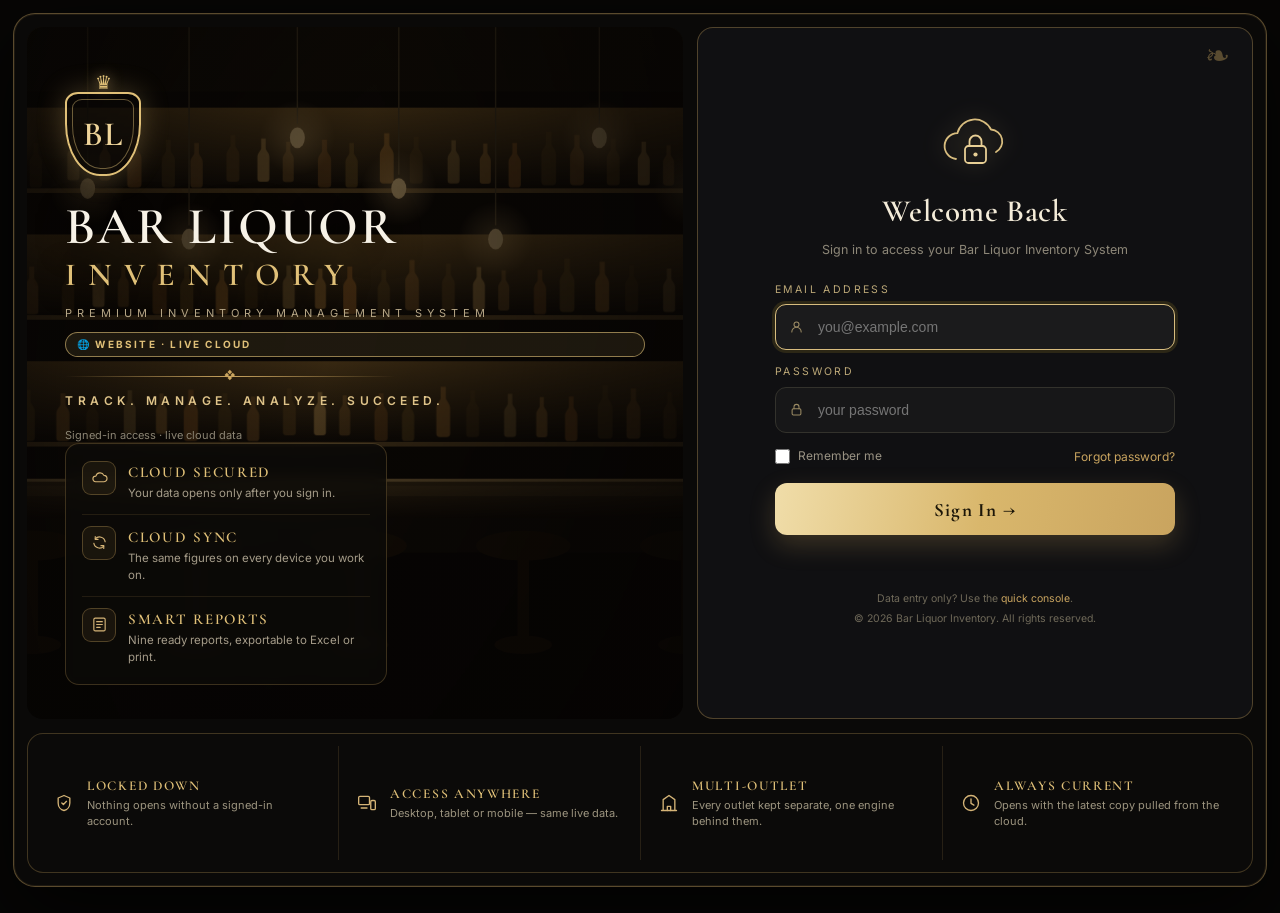
==== commit 166f60a7: "Merge sync: work in one place, see it in both; say which copy this is A push now merges with the clo" ====
--- a/app/index.html
+++ b/app/index.html
@@ -50,6 +50,7 @@
   text-shadow:0 4px 30px rgba(0,0,0,.9)}
 .gname .l2{display:block;color:#e0c078;font-size:.62em;letter-spacing:12px;margin-top:6px}
 .gtag{font-size:11px;letter-spacing:5px;color:#b6a686;margin-top:13px;text-transform:uppercase}
+.genv{display:inline-block;margin-top:10px;font-size:10px;letter-spacing:2.2px;text-transform:uppercase;font-weight:700;color:#e0c078;border:1px solid rgba(224,192,120,.6);background:rgba(224,192,120,.10);padding:4px 11px;border-radius:999px}
 .ghair{width:min(330px,68%);height:1px;margin-top:19px;position:relative;
   background:linear-gradient(90deg,transparent,#c9a45f,transparent)}
 .ghair:after{content:'\2756';position:absolute;top:-9px;left:50%;transform:translateX(-50%);color:#c9a45f;font-size:11px}
@@ -166,6 +167,7 @@
     <div class="gcrest"><span class="in"></span><b>BL</b></div>
     <div class="gname">Bar Liquor<span class="l2">Inventory</span></div>
     <div class="gtag">Premium Inventory Management System</div>
+    <div class="genv" title="This is the website — the live cloud copy; the desktop app on the office computer is the other copy">&#127760; WEBSITE &middot; live cloud</div>
     <div class="ghair"></div>
     <div class="gmotto">Track. Manage. Analyze. Succeed.</div>
     <div class="gaddr">Signed-in access &middot; live cloud data</div>
@@ -194,13 +196,13 @@
       <h1>Welcome Back</h1>
       <p class="sub">Sign in to access your Bar Liquor Inventory System</p>
 
-      <form id="f" autocomplete="off">
+      <form id="f">
         <div class="gfld"><label for="em">Email address</label>
           <div class="giw"><span class="ii"><svg width="15" height="15" viewBox="0 0 24 24" fill="none" stroke="#9a8a63" stroke-width="1.7" stroke-linecap="round" stroke-linejoin="round"><circle cx="12" cy="8" r="4"/><path d="M4.5 20a7.5 7.5 0 0 1 15 0"/></svg></span>
-            <input class="input" id="em" type="email" autocomplete="off" placeholder="you@example.com" required></div></div>
+            <input class="input" id="em" type="email" autocomplete="username" placeholder="you@example.com" required></div></div>
         <div class="gfld"><label for="pw">Password</label>
           <div class="giw"><span class="ii"><svg width="15" height="15" viewBox="0 0 24 24" fill="none" stroke="#9a8a63" stroke-width="1.7" stroke-linecap="round" stroke-linejoin="round"><rect x="5" y="10" width="14" height="10" rx="2"/><path d="M8 10V7a4 4 0 0 1 8 0v3"/></svg></span>
-            <input class="input" id="pw" type="password" autocomplete="new-password" placeholder="your password" required></div></div>
+            <input class="input" id="pw" type="password" autocomplete="current-password" placeholder="your password" required></div></div>
         <div class="grow">
           <label><input type="checkbox" id="rmb"> Remember me</label>
           <button type="button" class="glink" id="fgBtn">Forgot password?</button>
@@ -370,25 +372,36 @@
     const j=await g.json();
     if(!j.length||!j[0].data) throw new Error('That company has no cloud copy yet.');
     const d=j[0], pfx=(id==='main')?'tg2_':('tg2_'+id+'_');
-    /* clear this company's old copy, then lay the cloud copy in — same shape the app writes */
+    /* the app's 🏢 list = every company the cloud knows, main (Traffic) always first — it used to hold only
+       the company opened here, so Traffic was missing from the modal on the website (v2.33.1) */
+    const list=[{id:'main',name:(ROWS.find(r=>r.id==='main')||{}).co||'Traffic Gastropub'}]
+      .concat(ROWS.filter(r=>r.id!=='main').map(r=>({id:r.id,name:r.co||r.id})));
+    localStorage.setItem('tg2_companies', JSON.stringify(list));
+    /* This browser may hold work for this company that never reached the cloud (the app marks it dirty).
+       Replacing it silently would bury that work — ask first (v2.33.1). */
+    let dirty=false; try{ dirty=!!(JSON.parse(localStorage.getItem(pfx+'cloudmeta')||'null')||{}).dirty; }catch(e){}
+    if(dirty && !window.confirm('This browser has changes for '+(d.co||id)+' that were never saved to the cloud.\n\nOK = replace them with the cloud copy (they are lost)\nCancel = keep them and open the app as it is (then Settings → Cloud Sync → Replace the cloud copy)')){
+      localStorage.setItem('tg2_activeCo', id); say('Opening with this browser’s own copy…','ok'); location.href='app.html'; return; }
+    /* clear this company's old copy, then lay the cloud copy in — same shape the app writes
+       (globals that share the tg2_ prefix stay: same list as the app's _coSubKeys + the login's own keys) */
     for(let i=localStorage.length-1;i>=0;i--){ const k=localStorage.key(i);
       if(k && k.indexOf(pfx)===0){
         const sub=k.slice(pfx.length);
-        if(pfx==='tg2_' && /^(c\d+_|companies$|activeCo$|logo$|sysname$|sysaddr$|loginDesign$|smsgw$|cloud$|cloudsess$|lastEmail$)/.test(sub)) continue;
+        if(pfx==='tg2_' && /^(c\d+_|companies$|activeCo$|logo$|sysname$|sysaddr$|loginDesign$|smsgw$|cloud$|cloudsess$|lastEmail$|ai$|lastUser$|ld11$|liveMig2$)/.test(sub)) continue;
         localStorage.removeItem(k);
       } }
     Object.keys(d.data).forEach(sub=>localStorage.setItem(pfx+sub, d.data[sub]));
-    localStorage.setItem(pfx+'cloudmeta', JSON.stringify({push:d.updated_at, cloudAt:d.updated_at}));
-    /* make sure the app opens THIS company */
-    let list=[]; try{ list=JSON.parse(localStorage.getItem('tg2_companies')||'[]')||[]; }catch(e){}
-    if(id!=='main' && !list.some(c=>c.id===id)){ list.push({id:id,name:d.co||id}); localStorage.setItem('tg2_companies', JSON.stringify(list)); }
-    localStorage.setItem('tg2_activeCo', JSON.stringify(id));
+    localStorage.setItem(pfx+'cloudmeta', JSON.stringify({push:d.updated_at, cloudAt:d.updated_at, dirty:false, dirtyKeys:[]}));
+    /* base snapshot of the append-style sheets — what a later merge-push counts as 'already in the cloud' (v2.34.0) */
+    try{ const bs={}; ['recv','mr','invoices'].forEach(k=>{ if(d.data[k]!=null) bs[k]=d.data[k]; }); localStorage.setItem(pfx+'cloudbase', JSON.stringify(bs)); }catch(e){}
+    localStorage.setItem('tg2_activeCo', id);   // raw string — the app reads it raw; JSON quotes made Canteen open as Traffic
     say('Opening…','ok');
     location.href='app.html';
   }catch(err){ say('❌ '+esc(err.message),'err'); b.disabled=false; }
 });
 
-/* The password is never remembered or pre-filled: this address is opened on shared
+/* The page itself keeps only the e-mail (Remember me). Saving the password is left to Chrome's own
+   manager (current-password lets it offer), which is per Windows user and encrypted. This address is opened on shared
    phones and computers, so each person types it themselves. */
 rememberLoad();
 $($('em').value?'pw':'em').focus();
--- a/app/assets/css/styles.css
+++ b/app/assets/css/styles.css
@@ -1558,3 +1558,86 @@
 .topbar-actions .tbstat .sync:empty{display:none}
 @media (max-width:820px){ .topbar-actions .tbstat .sync{display:none} }
 @media print{ .topbar-actions .tbstat{display:none} }
+
+/* ---- Liquor Room premium head + sheet (v2.31.0) — the same visual language as Beverage Control ---- */
+.lrflow{margin-bottom:12px;border-color:var(--gold-dim);background:
+  radial-gradient(120% 140% at 0% 0%,color-mix(in srgb,var(--gold) 9%,transparent),transparent 60%),var(--panel)}
+.lrflow .lrf-head{display:flex;align-items:baseline;justify-content:space-between;gap:12px;flex-wrap:wrap;
+  padding:12px 18px 0}
+.lrflow .lrf-head .t{font-family:Georgia,'Times New Roman',serif;font-size:15px;letter-spacing:3px;text-transform:uppercase;color:var(--gold)}
+.lrflow .lrf-head .f{font-size:11.5px;color:var(--text-dim);letter-spacing:.3px}
+.lrflow .lrf-head .f b{color:var(--gold);font-weight:700;margin:0 3px}
+.lrflow .lrf-head .f .p{margin-left:8px;color:var(--text-muted)}
+.lrflow .lrf-body{display:flex;align-items:stretch;gap:14px;padding:12px 16px 16px;flex-wrap:wrap}
+.lrflow .lrf-steps{flex:1 1 560px;display:flex;align-items:center;gap:6px;min-width:0}
+.lrflow .st{flex:1 1 0;min-width:118px;background:var(--panel-2);border:1px solid var(--border-soft);border-radius:14px;
+  padding:12px 12px 11px;position:relative;overflow:hidden}
+.lrflow .st:before{content:'';position:absolute;left:0;top:0;bottom:0;width:3px;background:var(--text-dim);opacity:.6}
+.lrflow .st.rv:before{background:var(--green)} .lrflow .st.is:before{background:var(--red)}
+.lrflow .st.cl{border-color:var(--gold);box-shadow:0 0 0 1px color-mix(in srgb,var(--gold) 35%,transparent) inset,0 10px 30px color-mix(in srgb,var(--gold) 14%,transparent)}
+.lrflow .st.cl:before{background:var(--gold)}
+.lrflow .st .ic{width:30px;height:30px;border-radius:9px;display:flex;align-items:center;justify-content:center;font-size:15px;
+  background:color-mix(in srgb,var(--gold) 12%,transparent);border:1px solid var(--border-soft);margin-bottom:8px}
+.lrflow .st .l{font-size:9.5px;letter-spacing:2.2px;text-transform:uppercase;color:var(--text-muted)}
+.lrflow .st .v{font-family:Georgia,'Times New Roman',serif;font-size:24px;font-weight:700;color:var(--text);line-height:1.15;margin-top:3px;font-variant-numeric:tabular-nums}
+.lrflow .st .v small{font-family:'Inter',sans-serif;font-size:10px;letter-spacing:1px;color:var(--text-dim);margin-left:5px;text-transform:uppercase}
+.lrflow .st.rv .v{color:var(--green)} .lrflow .st.is .v{color:var(--red)} .lrflow .st.cl .v{color:var(--gold)}
+.lrflow .st .m{font-size:12px;color:var(--gold);margin-top:4px;font-weight:600;font-variant-numeric:tabular-nums}
+.lrflow .arr{flex:none;font-family:Georgia,serif;font-size:20px;color:var(--gold);opacity:.75;width:16px;text-align:center}
+.lrflow .lrf-ring{flex:0 0 200px;display:flex;align-items:center;justify-content:center}
+.lrflow .ring{width:176px;height:176px;border-radius:50%;padding:8px;   /* --pct (0-100) fills part of the ring; absent = full gold (Liquor Room) */
+  background:conic-gradient(var(--gold) 0 calc(var(--pct,100)*1%),color-mix(in srgb,var(--gold) 16%,transparent) 0);position:relative}
+.lrflow .ring:before{content:'';position:absolute;inset:3px;border-radius:50%;border:1px solid color-mix(in srgb,var(--gold) 45%,transparent)}
+.lrflow .ring .in{width:100%;height:100%;border-radius:50%;background:var(--panel);display:flex;flex-direction:column;align-items:center;justify-content:center;text-align:center;padding:10px}
+.lrflow .ring .k{font-size:9px;letter-spacing:2.4px;text-transform:uppercase;color:var(--text-muted)}
+.lrflow .ring .amt{font-family:Georgia,'Times New Roman',serif;font-size:21px;font-weight:700;color:var(--gold);margin:4px 0 3px;font-variant-numeric:tabular-nums}
+.lrflow .ring .k2{font-size:10px;color:var(--text-dim)}
+/* the sheet */
+.tbl .lrname strong{font-weight:600;letter-spacing:.2px}
+.tbl input.lrland{width:72px;color:var(--gold);text-align:right}
+.tbl input.lrobox{width:78px;text-align:right;border-color:color-mix(in srgb,var(--gold) 45%,transparent);background:color-mix(in srgb,var(--gold) 6%,transparent);font-weight:600}
+.tbl input.lrobox:focus{border-color:var(--gold)}
+.tbl .lrsg{font-weight:700;font-variant-numeric:tabular-nums}
+.tbl .lrsg.plus{color:var(--green)} .tbl .lrsg.minus{color:var(--red)} .tbl .lrsg.zero{color:var(--text-dim);font-weight:500}
+.tbl .lrclose{font-family:Georgia,'Times New Roman',serif;font-size:15px;color:var(--gold);font-variant-numeric:tabular-nums}
+.tbl .lrclose.neg{color:var(--red)}
+.tbl .lrval{color:var(--gold);font-weight:600;font-variant-numeric:tabular-nums}
+.tbl tr.lrgrp td{font-family:Georgia,'Times New Roman',serif;letter-spacing:1.6px;text-transform:uppercase;color:var(--gold);font-size:11.5px;padding-top:10px}
+.tbl tr.lrgrp .n{margin-left:10px;font-family:'Inter',sans-serif;font-size:10px;letter-spacing:.5px;text-transform:none;color:var(--text-dim);font-weight:400}
+.tbl tr.lrsub td{background:color-mix(in srgb,var(--gold) 9%,transparent);border-top:1px solid color-mix(in srgb,var(--gold) 35%,transparent);font-size:11.5px}
+.tbl th.nowrap{white-space:nowrap}
+@media (max-width:1100px){ .lrflow .lrf-ring{flex-basis:100%} .lrflow .lrf-steps{flex-wrap:wrap} .lrflow .arr{display:none} }
+@media print{ .lrflow .ring{background:none} }
+
+/* ---- Purchase + Bar Stock Issue royal heads & registers (v2.32.0) — the Liquor Room .lrflow language reused ---- */
+.lrflow .st .v.amt{font-size:21px}
+.lrflow .st .m.sub{color:var(--text-dim);font-weight:500}
+.lrflow .st .m.ok{color:var(--green)} .lrflow .st .m.bad{color:var(--red)}
+.lrflow .st.td:before{background:var(--gold)}
+.lrflow .st.td .ic{background:color-mix(in srgb,var(--gold) 22%,transparent)}
+.lrflow .ring .k3{font-size:9px;letter-spacing:1.5px;text-transform:uppercase;color:var(--text-muted);margin-top:3px}
+.lrflow .ring .k3.ok{color:var(--green)} .lrflow .ring .k3.bad{color:var(--red)}
+.tbl .lrinv{display:inline-block;font-size:10.5px;letter-spacing:.4px;color:var(--text-dim);border:1px solid var(--border-soft);border-radius:6px;padding:1px 6px;font-variant-numeric:tabular-nums;white-space:nowrap;max-width:100%;overflow:hidden;text-overflow:ellipsis;vertical-align:middle}
+.tbl tfoot tr.lrsub td{background:color-mix(in srgb,var(--gold) 10%,var(--panel))}   /* sticky footer must be opaque */
+/* these two registers keep an ordinary auto layout — the Beverage Control fixed/proportional column widths
+   (v2.13.4, keyed on .barinv) do not fit a Date-first sheet */
+.barinv.recvtbl .tbl, .barinv.mrtbl .tbl{table-layout:auto}
+.barinv.recvtbl .tbl th, .barinv.recvtbl .tbl td, .barinv.mrtbl .tbl th, .barinv.mrtbl .tbl td{width:auto;max-width:none}
+.barinv.recvtbl .tbl td:first-child strong, .barinv.mrtbl .tbl td:first-child strong{display:inline;white-space:normal}
+.barinv.recvtbl .tbl tbody tr.grp-row td, .barinv.mrtbl .tbl tbody tr.grp-row td{font-size:11.5px}
+.recvtbl .cell-input.lrland{width:72px;font-size:11.5px}
+.recvtbl .tbl tbody tr.lrgrp:nth-child(even), .recvtbl .tbl tbody tr.lrsub:nth-child(even){background:transparent}
+
+/* ---- BEVCO preview mapping states (v2.33.0): amber = best guess, please check · red = new item will be created ---- */
+.cell-input.bmap{min-width:200px}
+.cell-input.bmap-guess{border-color:var(--amber);background:var(--amber-dim);color:var(--text)}
+.cell-input.bmap-new{border-color:var(--red);background:var(--red-dim)}
+
+/* ---- which copy is this? (v2.34.0) — the desktop app and the website look identical by design, so a pill
+   under the company name says it in words: 🖥️ Desktop (green) vs 🌐 Website (gold) ---- */
+.brand .name .envtag{display:inline-block;margin-top:5px;font-size:8.5px;letter-spacing:1.8px;text-transform:uppercase;font-weight:700;
+  padding:2px 8px;border-radius:999px;border:1px solid var(--border-soft);color:var(--text-dim);font-family:'Inter',sans-serif}
+.brand .name .envtag.web{border-color:var(--gold);color:var(--gold);background:color-mix(in srgb,var(--gold) 12%,transparent)}
+.brand .name .envtag.pc{border-color:var(--green);color:var(--green);background:var(--green-dim)}
+body.env-web .topbar{box-shadow:inset 0 2px 0 var(--gold)}
+@media print{ .brand .name .envtag{display:none} }
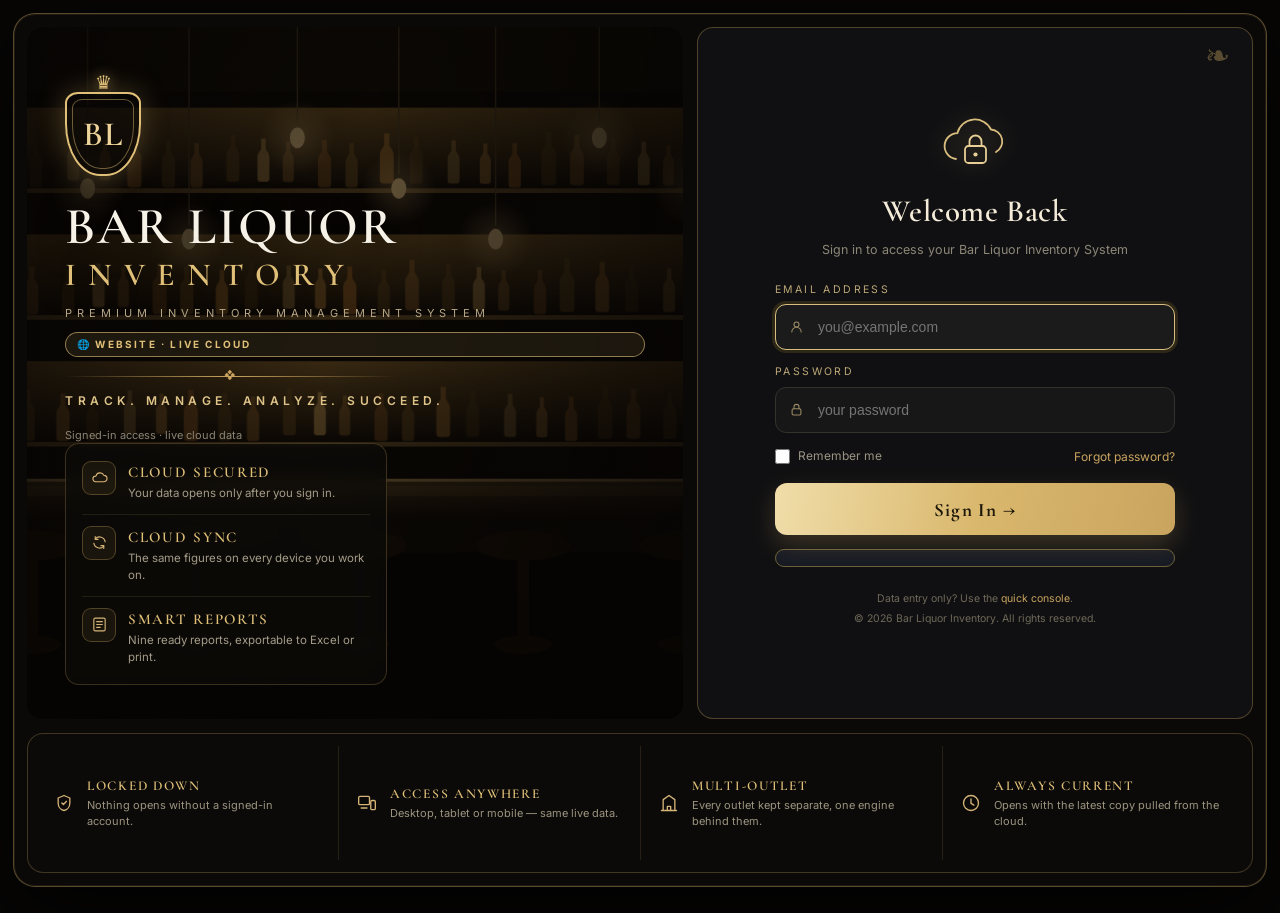
==== commit 6833386b: "v2.50.0 Sync: fast + safe — 2 s push, 6 s watch, exact moved-on test, entry-level three-way merge Pu" ====
--- a/app/index.html
+++ b/app/index.html
@@ -393,7 +393,7 @@
     Object.keys(d.data).forEach(sub=>localStorage.setItem(pfx+sub, d.data[sub]));
     localStorage.setItem(pfx+'cloudmeta', JSON.stringify({push:d.updated_at, cloudAt:d.updated_at, dirty:false, dirtyKeys:[]}));
     /* base snapshot of the append-style sheets — what a later merge-push counts as 'already in the cloud' (v2.34.0) */
-    try{ const bs={}; ['recv','mr','invoices'].forEach(k=>{ if(d.data[k]!=null) bs[k]=d.data[k]; }); localStorage.setItem(pfx+'cloudbase', JSON.stringify(bs)); }catch(e){}
+    try{ const bs={}; ['recv','mr','invoices','rawdata2','tally','inv','bevmap'].forEach(k=>{ if(d.data[k]!=null) bs[k]=d.data[k]; });   /* v2.50.0: the app's three-way merge base covers these */ localStorage.setItem(pfx+'cloudbase', JSON.stringify(bs)); }catch(e){}
     localStorage.setItem('tg2_activeCo', id);   // raw string — the app reads it raw; JSON quotes made Canteen open as Traffic
     say('Opening…','ok');
     location.href='app.html';
--- a/app/assets/css/styles.css
+++ b/app/assets/css/styles.css
@@ -1364,6 +1364,8 @@
 .bck .k .l{ display:block; font-size:8.5px; letter-spacing:.1em; text-transform:uppercase; color:var(--text-muted);
   white-space:nowrap; overflow:hidden; text-overflow:ellipsis; }
 .bck .k .v{ font-size:15.5px; font-weight:800; margin-top:1px; font-variant-numeric:tabular-nums; white-space:nowrap; }
+.bck .k .q{ font-size:9.5px; color:var(--text-dim); margin-top:1px; font-variant-numeric:tabular-nums; white-space:nowrap; letter-spacing:.02em; }   /* quantity behind the ₹ (v2.43.0) */
+.bck .k .q.qs{ color:var(--gold); font-weight:600; font-size:10.5px; opacity:.92; }   /* the Excel TOTAL-row figure, Σ of the column as typed (v2.43.1) */
 .bcs{ display:grid; grid-template-columns:repeat(6,1fr); gap:7px; margin-bottom:7px; }
 .bcs .s2{ background:var(--bg-2); border:1px solid var(--border-soft); border-radius:10px; padding:7px 10px; min-width:0; }
 .bcs .s2 .l{ font-size:8.5px; letter-spacing:.08em; text-transform:uppercase; color:var(--text-muted);
@@ -1388,6 +1390,67 @@
   display:flex; align-items:center; justify-content:center; font-size:14px; font-weight:800; color:var(--gold);
   font-variant-numeric:tabular-nums; }
 .bccat .c.tot .n{ margin-top:0; }
+/* per-category quantity grid — Open · Recd / Sale · Close in the category's unit, plus the Σ total cards (v2.43.2) */
+.bccat .c .g{ display:grid; grid-template-columns:auto 1fr auto 1fr; gap:1px 5px; align-items:baseline; margin-top:6px; padding-top:5px; border-top:1px dashed var(--border-soft); font-size:9px; text-align:left; }
+.bccat .c .g span{ color:var(--text-muted); letter-spacing:.04em; text-transform:uppercase; font-size:8px; }
+.bccat .c .g b{ color:var(--text); font-weight:600; font-variant-numeric:tabular-nums; text-align:right; white-space:nowrap; }
+.bccat .c .g i{ grid-column:1 / -1; font-style:normal; color:var(--gold-dim); font-size:8px; letter-spacing:.08em; text-transform:uppercase; text-align:right; margin-top:1px; }
+.bccat .c.tot2{ background:color-mix(in srgb, var(--gold) 8%, var(--panel)); border-color:color-mix(in srgb, var(--gold) 45%, var(--border-soft)); }
+.bccat .c.tot2 .ic{ color:var(--gold); font-weight:800; font-family:Georgia,serif; }
+.bccat .c.tot2 .g b{ color:var(--gold); }
+
+/* Beverage Control head = "look 1 · Royal Ledger" (v2.45.0, the client's pick from the mockup canvas): the Excel TOTAL
+   row drawn as a gilded ledger grid — the six sheet columns across, Landing ₹ · ml items · pcs items · Σ column down.
+   Theme tokens only, so each theme keeps its own colours. (v2.44.x's .lrflow.bcflow head is gone.) */
+.bcledger{margin-bottom:10px;padding:6px 12px 8px;border-color:color-mix(in srgb,var(--gold) 55%,var(--border));outline:1px solid color-mix(in srgb,var(--gold) 28%,transparent);outline-offset:-5px;
+  background:radial-gradient(120% 140% at 0% 0%,color-mix(in srgb,var(--gold) 9%,transparent),transparent 60%),var(--panel)}
+.bcledger .bh{display:flex;align-items:baseline;gap:6px 14px;flex-wrap:wrap;padding:1px 4px 5px;margin-bottom:6px;border-bottom:3px double color-mix(in srgb,var(--gold) 70%,transparent)}
+.bcledger .bh .t{font-family:Georgia,'Times New Roman',serif;font-size:13.5px;letter-spacing:2.4px;text-transform:uppercase;color:var(--gold)}
+.bcledger .bh .t:before{content:'❖';margin-right:8px;font-size:10px;vertical-align:1px;opacity:.85}
+.bcledger .bh .f{font-size:10.5px;color:var(--text-dim);letter-spacing:.3px}
+.bcledger .bh .f b{color:var(--gold);font-weight:700;margin:0 3px}
+.bcledger .bh .p{margin-left:auto;font-size:9.5px;letter-spacing:.12em;text-transform:uppercase;color:var(--text-muted)}
+.bclh{display:grid;grid-template-columns:minmax(96px,132px) repeat(6,minmax(0,1fr));border:1px solid color-mix(in srgb,var(--gold) 40%,var(--border));border-radius:10px;overflow:hidden;background:var(--panel);font-variant-numeric:tabular-nums}
+.bclh>div{padding:3px 11px;display:flex;align-items:center;min-width:0;border-bottom:1px solid var(--border-soft);border-left:1px solid var(--border-soft)}
+.bclh>div:nth-child(7n+1){border-left:0}
+.bclh .h{font-family:Georgia,'Times New Roman',serif;font-size:11px;letter-spacing:.1em;text-transform:uppercase;color:var(--gold);border-bottom:2px solid var(--gold);background:color-mix(in srgb,var(--gold) 6%,var(--bg-2));min-height:24px}
+.bclh .h.c{font-family:'Inter',sans-serif;font-size:8.5px;letter-spacing:.14em;color:var(--text-muted)}
+.bclh .k{font-size:9px;letter-spacing:.1em;text-transform:uppercase;color:var(--text-muted);white-space:nowrap}
+.bclh .k small{font-size:7.5px;margin-left:5px;letter-spacing:.06em;color:var(--text-dim)}
+.bclh .k.s{flex-wrap:wrap;align-content:center;line-height:1.25} .bclh .k.s small{flex-basis:100%;margin:0;text-transform:none;letter-spacing:.04em}
+.bclh .rs{font-family:Georgia,'Times New Roman',serif;font-size:16.5px;font-weight:700;color:var(--gold);min-height:29px;white-space:nowrap}
+.bclh .q{font-size:12.5px;font-weight:600;color:var(--text);min-height:22px;white-space:nowrap}
+.bclh .q small{font-family:'Inter',sans-serif;font-size:9px;color:var(--text-muted);margin-left:4px;font-weight:500}
+.bclh .rs.vp,.bclh .q.vp{color:var(--green)} .bclh .rs.vn,.bclh .q.vn{color:var(--red)}
+.bclh .s{font-family:Georgia,'Times New Roman',serif;font-size:12.5px;font-weight:700;color:var(--gold);background:color-mix(in srgb,var(--gold) 8%,transparent);border-bottom:0;min-height:24px;white-space:nowrap}
+.bclh .k.s{font-family:'Inter',sans-serif;font-size:9px;font-weight:600;color:var(--gold)}
+.bclh .s.hint{font-family:Georgia,'Times New Roman',serif;font-style:italic;font-weight:400;font-size:10.5px;color:var(--text-dim);white-space:normal;line-height:1.2}
+@media (max-width:1100px){.bclh{grid-template-columns:minmax(78px,96px) repeat(6,minmax(0,1fr))} .bclh>div{padding:3px 7px} .bclh .rs{font-size:15px} .bclh .h{font-size:9.5px;letter-spacing:.06em}}
+@media print{.bcledger{outline:none;background:none}}
+
+/* Beverage Control category register — "look 1's table" (v2.44.0); v2.44.1 compact royal: 24 px rows, serif category
+   names, double gold rules on the head and the Σ rows, a faint gold zebra. A grid of theme tokens, one row per category. */
+.bcledc .card-head h3{font-family:Georgia,'Times New Roman',serif;color:var(--gold);font-size:12.5px;letter-spacing:.4px}
+.bcledc .card-head h3:before{content:'❖';margin-right:7px;font-size:9.5px;vertical-align:1px;opacity:.85}
+.bcled{display:grid;grid-template-columns:26px minmax(150px,1.6fr) repeat(4,minmax(72px,.9fr)) minmax(100px,1.3fr) 84px minmax(90px,1fr);border:1px solid color-mix(in srgb,var(--gold) 40%,var(--border));border-radius:10px;overflow:hidden;background:var(--panel);font-variant-numeric:tabular-nums}
+.bcled .lh{padding:5px 9px;font-size:8.5px;letter-spacing:.14em;text-transform:uppercase;color:var(--gold);border-bottom:3px double color-mix(in srgb,var(--gold) 70%,transparent);background:color-mix(in srgb,var(--gold) 6%,var(--bg-2));display:flex;align-items:center;white-space:nowrap}
+.bcled .lc{padding:1px 9px;min-height:22px;font-size:11.5px;color:var(--text);border-bottom:1px solid var(--border-soft);display:flex;align-items:center;min-width:0}
+.bcled .lc:nth-child(18n+10),.bcled .lc:nth-child(18n+11),.bcled .lc:nth-child(18n+12),.bcled .lc:nth-child(18n+13),.bcled .lc:nth-child(18n+14),.bcled .lc:nth-child(18n+15),.bcled .lc:nth-child(18n+16),.bcled .lc:nth-child(18n+17),.bcled .lc:nth-child(18n+18){background:color-mix(in srgb,var(--gold) 3%,transparent)}   /* every other category row */
+.bcled .r{justify-content:flex-end;text-align:right}
+.bcled .lc.n{font-family:Georgia,'Times New Roman',serif;font-weight:600;font-size:12px;letter-spacing:.3px;white-space:nowrap;overflow:hidden;text-overflow:ellipsis;display:block;line-height:23px}
+.bcled .lc.mu:nth-child(9n+1){font-family:Georgia,'Times New Roman',serif;color:color-mix(in srgb,var(--gold) 60%,var(--text-muted));font-size:10.5px}   /* the # column */
+.bcled .lc small,.bcled .lt small{font-family:'Inter',sans-serif;font-size:8.5px;color:var(--text-muted);margin-left:5px;font-weight:500;letter-spacing:.3px}
+.bcled .lc.o{color:var(--gold);font-weight:700}
+.bcled .lc.g{color:var(--green)}
+.bcled .lc.mu{color:var(--text-muted)}
+.bcled .lc.r.mu small{margin-left:4px;color:var(--text-dim);white-space:nowrap}
+.bcled .bar{width:100%;height:4px;border-radius:2px;background:var(--border-soft);overflow:hidden}
+.bcled .bar i{display:block;height:100%;border-radius:2px;background:var(--gold)}
+.bcled .bar.p i{background:var(--text-muted)}
+.bcled .lt{padding:4px 9px;min-height:26px;font-family:Georgia,'Times New Roman',serif;font-weight:700;font-size:12px;color:var(--gold);background:color-mix(in srgb,var(--gold) 10%,var(--panel));border-top:3px double color-mix(in srgb,var(--gold) 75%,transparent);display:flex;align-items:center;min-width:0}
+.bcled .lt+.lt+.lt+.lt+.lt+.lt+.lt+.lt+.lt+.lt{border-top:1px solid color-mix(in srgb,var(--gold) 40%,transparent)}   /* the second Σ row (pcs) sits under the first */
+@media print{.bcled .bar{display:none}}
+@media (max-width:1100px){.bcled{grid-template-columns:22px minmax(120px,1.4fr) repeat(4,minmax(60px,.9fr)) 64px minmax(76px,1fr)} .bcled .lh:nth-child(7),.bcled .lc:nth-child(9n+7),.bcled .lt:nth-child(9n+7){display:none}}
 .bcfoot{ display:grid; grid-template-columns:repeat(6,1fr); gap:7px; margin-top:8px; }
 .bcfoot .f{ background:var(--panel); border:1px solid var(--border-soft); border-radius:10px; padding:8px 9px; text-align:center; min-width:0; }
 .bcfoot .f .ic{ width:24px; height:24px; margin:0 auto 4px; border-radius:8px; display:flex; align-items:center;
@@ -1641,3 +1704,160 @@
 .brand .name .envtag.pc{border-color:var(--green);color:var(--green);background:var(--green-dim)}
 body.env-web .topbar{box-shadow:inset 0 2px 0 var(--gold)}
 @media print{ .brand .name .envtag{display:none} }
+
+/* ✕ on Liquor Room / Beverage Control rows (v2.38.0) — tiny, quiet until the row is hovered; hidden in print like every .btn */
+.tbl .btn.rmx{padding:0 5px;font-size:10px;line-height:16px;min-width:0;border-radius:6px;opacity:.85;vertical-align:middle}
+.tbl tr:hover .btn.rmx{opacity:1}
+.barinv .tbl td:first-child .btn.rmx{flex:0 0 auto}
+/* tick-and-delete on Item Master / Beverage Control (v2.38.1) */
+.selcb{accent-color:var(--gold);width:14px;height:14px;vertical-align:middle;cursor:pointer;margin:0 2px 0 0}
+.tabs .selbar{margin-left:auto;display:inline-flex;align-items:center;gap:8px;font-size:12.5px;padding:0 0 6px}
+.selbar strong{color:var(--gold);font-size:14px}
+.selbar .btn.seldel{background:var(--red);color:#fff;border-color:transparent}
+.bcfilter .selbar{display:inline-flex;align-items:center;gap:8px;font-size:12px;margin-left:8px}
+@media print{ .selcb, .selbar{display:none!important} }
+/* purchase source (v2.39.0): cash rows highlighted, chips, segmented picker, split rows, tab separator */
+.tbl tr.rvcash td{background:color-mix(in srgb,var(--amber) 9%,transparent)}
+.tbl tr.rvcash td:first-child{box-shadow:inset 3px 0 0 var(--amber)}
+.tbl .lrinv.cash{border-color:var(--amber);color:var(--amber);font-weight:700}
+.tbl .lrinv.bev{opacity:.85}
+.tbl .lrinv.tog{cursor:pointer}
+.tbl tr.rvsplit td{font-size:12px;color:var(--text-dim);background:color-mix(in srgb,var(--gold) 5%,var(--panel))}
+.seg{display:inline-flex;border:1px solid var(--border);border-radius:var(--radius-sm);overflow:hidden}
+.seg button{background:transparent;border:0;color:var(--text-dim);padding:9px 14px;font-size:13px;cursor:pointer;font-family:inherit}
+.seg button.on{background:var(--gold);color:#1a1408;font-weight:700}
+.tabs .tabsep{width:1px;align-self:stretch;background:var(--border-soft);margin:6px 8px}
+.recvtbl .cell-input.rvdate{width:116px;font-size:12px;padding:3px 5px}
+.recvtbl .cell-input.rvinv{width:100%;max-width:140px;text-align:left;font-size:11.5px;margin-top:3px;display:block}
+.recvtbl .cell-input.rvqty{width:60px}
+.modal.xwide{max-width:min(1000px,96vw)}   /* the cash-invoice check screen (v2.40.2) */
+/* double entries (v2.41.0) — red row + pills; placed after .rvcash so it wins on a cash row */
+.tbl tr.rvdup td{background:color-mix(in srgb,var(--red) 10%,transparent)}
+.tbl tr.rvdup td:first-child{box-shadow:inset 3px 0 0 var(--red)}
+.tbl .lrinv.dupx{border-color:var(--red);color:var(--red);font-weight:700}
+.tbl .lrinv.dupm{border-color:var(--amber);color:var(--amber)}
+.tbl tr.rvcoll td{background:color-mix(in srgb,var(--amber) 10%,transparent)}   /* two products on one name (v2.47.0) */
+.tbl tr.rvcoll td:first-child{box-shadow:inset 3px 0 0 var(--amber)}
+.tbl .lrinv.dupc{border-color:var(--amber);color:var(--amber);font-weight:700}
+.recvtbl .cell-input.rvitem{width:100%;min-width:220px;text-align:left;font-weight:700;font-size:12.5px;color:var(--text)}
+.mrtbl .cell-input.rvdate{width:116px;font-size:12px;padding:3px 5px} .mrtbl .cell-input.rvqty{width:60px;color:var(--red);font-weight:700} .mrtbl .cell-input.rvitem{width:100%;min-width:220px;text-align:left;font-weight:700;font-size:12.5px;color:var(--text)} .mrtbl td.num .lrsg{margin-right:2px}   /* Issue Register edits in place (v2.48.3) */
+
+/* ---- Liquor Room head looks (v2.46.0) — ① Royal Ledger · ② Crown Seal, the client's picks from the canvas; ③ Classic = the
+   v2.31.0 .lrflow head. pref.lrHead. Theme tokens only, so every theme keeps its own colours. ---- */
+.lrbar{margin-bottom:10px} .lrbar .card-body{display:flex;align-items:center;gap:8px;flex-wrap:wrap;padding:7px 12px}
+.lrsep{width:1px;height:22px;background:var(--border-soft);margin:0 4px}
+.lrpill{border:1px solid var(--border-soft);border-radius:999px;padding:4px 11px;font-size:12px;background:transparent;color:var(--text-dim);cursor:pointer;font-family:inherit;display:inline-flex;align-items:center;gap:6px;line-height:1.2}
+.lrpill:hover{color:var(--text);border-color:var(--border)}
+.lrpill.on{background:color-mix(in srgb,var(--gold) 16%,transparent);color:var(--gold-soft);border-color:color-mix(in srgb,var(--gold) 50%,transparent);font-weight:600}
+.lrpill .d{width:7px;height:7px;border-radius:50%;display:inline-block;background:var(--text-muted)} .lrpill .d.g{background:var(--green)} .lrpill .d.r{background:var(--red)}
+.lrbar .search.lrq,.lrseal .band .search.lrq{flex:1 1 120px;min-width:110px;width:auto;padding:5px 12px;border-radius:999px} .lrbar .search.lrq input,.lrseal .band .search.lrq input{min-width:0;flex:1 1 0;width:0;font-size:12.5px}
+.lrbar .selbar,.lrseal .band .selbar{display:inline-flex;align-items:center;gap:8px;font-size:12px}
+/* ① ledger: the .bcledger title + .bclh grid, five columns, the .lrflow ring beside it */
+.lrledger{border-color:color-mix(in srgb,var(--gold) 55%,var(--border));margin-bottom:12px}
+.lrledger .bh{align-items:center}
+.lrledger .tl,.lrseal .tl{display:flex;gap:6px;align-items:center;margin-left:12px}
+.lrseal .tl{position:absolute;right:16px;top:11px;z-index:1;background:var(--panel);padding-left:8px;margin:0}
+.lrledger .lrl-body{display:flex;align-items:stretch;gap:14px}
+.lrledger .bclh{flex:1 1 auto;min-width:0}
+.bclh.lr5{grid-template-columns:minmax(120px,150px) repeat(4,minmax(0,1fr))}
+.bclh.lr5>div{border-left:1px solid var(--border-soft)} .bclh.lr5>div:nth-child(5n+1){border-left:0}
+.bclh .rs.big{font-size:22px;min-height:38px} .bclh .rs.tx{color:var(--text)} .bclh .rs.mu,.bclh .q.mu{color:var(--text-muted)}
+.bclh .rs small{font-family:'Inter',sans-serif;font-size:9px;letter-spacing:1px;color:var(--text-muted);margin-left:5px;text-transform:uppercase;font-weight:500}
+.bclh .hi{background:color-mix(in srgb,var(--gold) 6%,transparent)} .bclh .s.hi{background:color-mix(in srgb,var(--gold) 13%,transparent)}
+.bclh .s .bar{flex:1 1 auto;height:4px;border-radius:2px;background:var(--border-soft);overflow:hidden;margin-left:10px;min-width:30px} .bclh .s .bar i{display:block;height:100%;background:var(--gold)} .bclh .s .bar.g i{background:var(--green)} .bclh .s .bar.r i{background:var(--red)}
+.lrledger .lrf-ring{flex:0 0 190px} .lrledger .ring{width:160px;height:160px} .lrledger .ring .amt{font-size:19px}
+/* ② seal: double frame with corner diamonds, ribbon title, two + two cards around the seal, the gold band */
+.lrseal{position:relative;padding:14px 18px 12px;border-color:color-mix(in srgb,var(--gold) 60%,var(--border));border-radius:16px;margin-bottom:12px}
+.lrseal:before{content:'';position:absolute;inset:7px;border:1px solid color-mix(in srgb,var(--gold) 28%,transparent);border-radius:11px;pointer-events:none}
+.lrseal .cd{position:absolute;width:9px;height:9px;background:var(--gold);transform:rotate(45deg)} .lrseal .cd.tl{left:3px;top:3px} .lrseal .cd.tr{right:3px;top:3px} .lrseal .cd.bl{left:3px;bottom:3px} .lrseal .cd.br{right:3px;bottom:3px}
+.lrseal .rib{display:flex;align-items:center;gap:18px;padding:0 12px;margin-bottom:12px}
+.lrseal .rib .ln{flex:1;height:1px;background:linear-gradient(90deg,transparent,color-mix(in srgb,var(--gold) 60%,transparent))} .lrseal .rib .ln.r{background:linear-gradient(90deg,color-mix(in srgb,var(--gold) 60%,transparent),transparent)}
+.lrseal .rib .c{text-align:center} .lrseal .rib .t{font-family:Georgia,'Times New Roman',serif;font-size:17px;letter-spacing:4px;text-transform:uppercase;color:var(--gold)}
+.lrseal .rib .f{font-size:10.5px;letter-spacing:.14em;text-transform:uppercase;color:var(--text-dim);margin-top:3px} .lrseal .rib .f b{color:var(--gold);margin:0 4px} .lrseal .rib .f .p{color:var(--text-muted);margin-left:10px;letter-spacing:.08em}
+.lrseal .sg{display:grid;grid-template-columns:minmax(0,1fr) 22px minmax(0,1fr) 226px minmax(0,1fr) 22px minmax(0,1fr);align-items:center;gap:0 4px;padding:0 6px}
+.lrseal .sc{background:var(--panel-2);border:1px solid var(--border-soft);border-top:2px solid var(--text-dim);border-radius:12px;padding:12px 14px 11px;display:flex;flex-direction:column;gap:3px;min-width:0}
+.lrseal .sc.rv{border-top-color:var(--green)} .lrseal .sc.is{border-top-color:var(--red)}
+.lrseal .sc.cl{border-color:var(--gold);border-top-color:var(--gold);background:linear-gradient(180deg,color-mix(in srgb,var(--gold) 12%,transparent),var(--panel-2));box-shadow:0 10px 30px color-mix(in srgb,var(--gold) 14%,transparent)}
+.lrseal .sc .l{font-size:9.5px;letter-spacing:2px;text-transform:uppercase;color:var(--text-muted);white-space:nowrap} .lrseal .sc.cl .l{color:var(--gold)}
+.lrseal .sc .v{font-family:Georgia,'Times New Roman',serif;font-size:28px;font-weight:700;color:var(--text);line-height:1.1;font-variant-numeric:tabular-nums;white-space:nowrap}
+.lrseal .sc.rv .v{color:var(--green)} .lrseal .sc.is .v{color:var(--red)} .lrseal .sc.cl .v{color:var(--gold)}
+.lrseal .sc .v small{font-family:'Inter',sans-serif;font-size:10px;letter-spacing:1px;color:var(--text-muted);margin-left:5px;text-transform:uppercase;font-weight:500}
+.lrseal .sc .m{font-family:Georgia,'Times New Roman',serif;font-size:14px;font-weight:700;color:var(--gold);font-variant-numeric:tabular-nums}
+.lrseal .sc .n{font-size:9.5px;color:var(--text-muted);letter-spacing:.3px;white-space:nowrap;overflow:hidden;text-overflow:ellipsis}
+.lrseal .opr{font-family:Georgia,serif;font-size:22px;color:var(--gold);text-align:center}
+.lrseal .sealwrap{display:flex;align-items:center;justify-content:center}
+.lrseal .seal{width:196px;height:196px;border-radius:50%;padding:9px;box-sizing:border-box;background:conic-gradient(var(--gold) 0 100%,color-mix(in srgb,var(--gold) 16%,transparent) 0);box-shadow:0 0 0 6px var(--panel),0 0 0 7px color-mix(in srgb,var(--gold) 35%,transparent),0 14px 40px color-mix(in srgb,var(--gold) 14%,transparent)}
+.lrseal .seal .in{width:100%;height:100%;border-radius:50%;background:radial-gradient(circle at 50% 30%,color-mix(in srgb,var(--gold) 10%,var(--panel)),var(--panel) 70%);display:flex;flex-direction:column;align-items:center;justify-content:center;text-align:center;padding:12px;box-sizing:border-box;box-shadow:inset 0 0 0 1px color-mix(in srgb,var(--gold) 45%,transparent)}
+.lrseal .seal .ico{font-size:22px;color:var(--gold);line-height:1} .lrseal .seal .k{font-size:8.5px;letter-spacing:2.4px;text-transform:uppercase;color:var(--text-muted);margin-top:5px}
+.lrseal .seal .amt{font-family:Georgia,'Times New Roman',serif;font-size:24px;font-weight:700;color:var(--gold);margin:3px 0 2px;font-variant-numeric:tabular-nums}
+.lrseal .seal .k2{font-size:10.5px;color:var(--text-dim)} .lrseal .seal .rule{display:block;width:60px;height:1px;background:color-mix(in srgb,var(--gold) 50%,transparent);margin:6px 0 4px}
+.lrseal .seal .k3{font-size:8.5px;letter-spacing:1.4px;text-transform:uppercase;color:var(--text-dim)}
+.lrseal .band{display:flex;align-items:center;gap:8px;flex-wrap:wrap;margin-top:12px;padding:7px 12px;background:color-mix(in srgb,var(--gold) 7%,transparent);border:1px solid color-mix(in srgb,var(--gold) 30%,transparent);border-radius:10px}
+@media (max-width:1100px){ .lrseal .tl{position:static;justify-content:flex-end;margin-bottom:6px} .lrledger .bh .tl{flex-basis:100%;margin:0} .lrseal .sg{display:flex;flex-wrap:wrap;gap:8px} .lrseal .opr{display:none} .lrseal .sc{flex:1 1 200px} .lrseal .sealwrap{flex:1 1 100%;order:-1} .lrledger .lrl-body{flex-wrap:wrap} .lrledger .lrf-ring{flex-basis:100%} }
+@media (max-width:1460px){ .lrbar .perinl>.muted,.lrseal .band .perinl>.muted{display:none} }   /* the 📅 Period label goes first when the row is tight */
+@media print{ .lrbar,.lrseal .band{display:none} .lrseal:before,.lrseal .cd{display:none} }
+
+/* ---- Bar Stock Issue — Issue Slip (v2.48.0): one ledger-framed box = issue date · live entry row (item search with a
+   dropdown that carries each match's Liquor-Room stock → qty → Enter) · that date's lines beneath. Theme tokens only. */
+.card.mrslip{overflow:visible;padding:6px 12px 9px;position:relative;z-index:5}   /* above the register card: the page-entry animation (fill both) makes every #view child its own stacking context, so the dropdown was painted under the next card */
+.mrslip .bh{align-items:center}
+.mrslip .bh .dt{display:flex;align-items:center;gap:7px;margin-left:auto;font-size:9.5px;letter-spacing:.12em;text-transform:uppercase;color:var(--text-muted)}
+.mrslip .bh .dt input{width:auto;padding:3px 8px;font-size:12px;border-radius:7px;border-color:color-mix(in srgb,var(--gold) 45%,var(--border))}
+.mrslip .bh .p{margin-left:0;color:var(--gold);font-weight:600}
+.msg{display:grid;grid-template-columns:30px minmax(220px,2.3fr) minmax(120px,1fr) minmax(150px,1.1fr) 90px minmax(100px,.9fr) 42px;border:1px solid color-mix(in srgb,var(--gold) 40%,var(--border));border-radius:10px;background:var(--panel);font-variant-numeric:tabular-nums}
+.msg>div,.msg #msLines>div{padding:2px 9px;display:flex;align-items:center;min-width:0;min-height:30px;border-bottom:1px solid var(--border-soft);border-left:1px solid var(--border-soft)}   /* the lines live in #msLines (display:contents) — grid items, not children */
+.msg>div:nth-child(7n+1),.msg #msLines>div:nth-child(7n+1){border-left:0}
+.msg #msLines>div{min-height:27px;padding:1px 9px}
+.msg .h{font-family:Georgia,'Times New Roman',serif;font-size:10.5px;letter-spacing:.1em;text-transform:uppercase;color:var(--gold);border-bottom:2px solid var(--gold);background:color-mix(in srgb,var(--gold) 6%,var(--bg-2));min-height:24px;white-space:nowrap}
+.msg .h:first-child{border-top-left-radius:9px} .msg .h:nth-child(7){border-top-right-radius:9px}
+.msg .h.c{font-family:'Inter',sans-serif;font-size:8.5px;letter-spacing:.14em;color:var(--text-muted);justify-content:center}
+.msg .r{justify-content:flex-end;text-align:right}
+.msg .lv{background:color-mix(in srgb,var(--gold) 5%,transparent);min-height:36px;border-bottom:2px solid color-mix(in srgb,var(--gold) 45%,var(--border))}
+.msg .lv.it{position:relative;overflow:visible;padding:2px 6px}
+.msg .msin{width:100%;text-align:left;padding:5px 9px;font-size:12.5px;border-radius:7px;border-color:color-mix(in srgb,var(--gold) 40%,var(--border))}
+.msg .msin.q{text-align:right;width:70px;font-weight:700;-moz-appearance:textfield} .msg .msin.q::-webkit-inner-spin-button,.msg .msin.q::-webkit-outer-spin-button{-webkit-appearance:none;margin:0}
+.msg .n{font-family:Georgia,'Times New Roman',serif;font-size:11px;color:color-mix(in srgb,var(--gold) 60%,var(--text-muted));justify-content:center}
+.msg .lv.n{color:var(--gold);font-size:14px}
+.msg .it strong{font-size:12px;letter-spacing:.2px;color:var(--text);white-space:nowrap;overflow:hidden;text-overflow:ellipsis}
+.msg .stk b{font-family:Georgia,'Times New Roman',serif;font-size:14.5px;font-weight:700;color:var(--gold)} .msg .stk b.z,.msg .stk b.neg{color:var(--red)} .msg .stk b.ok{color:var(--green)}
+.msg .stk .ar{color:var(--text-muted);margin:0 5px;font-size:11px} .msg .stk small{margin-left:4px;font-size:9px;color:var(--text-muted)}
+.msg .q .lrsg{font-weight:700;font-size:13px} .msg .q .lrsg.minus{color:var(--red)}
+.msg .amt{font-weight:600;font-size:12px;color:var(--text)} .msg .mu{color:var(--text-muted)}
+.msg .x{justify-content:center;padding:2px 4px} .msg .x .btn.rmx{padding:0 6px;font-size:10px;line-height:18px;min-width:0;border-radius:6px;opacity:.75} .msg .x .btn.rmx:hover{opacity:1}
+.msg .x .btn-gold{padding:3px 9px;font-size:14px;line-height:18px;font-weight:700}
+.msg .new{animation:msFlash 1.4s ease-out both} @keyframes msFlash{from{background:color-mix(in srgb,var(--green) 26%,transparent)}to{background:transparent}}
+.msg .more,.msg .empty{grid-column:1/-1;justify-content:center;font-family:Georgia,'Times New Roman',serif;font-style:italic;font-size:11px;color:var(--text-dim);min-height:28px}
+.msg .empty b{color:var(--gold);font-style:normal;margin:0 3px}
+.msg #msLines>.empty:last-child,.msg #msLines>.more:last-child{border-bottom:0}
+.msg #msLines:not(:has(.more,.empty))>div:nth-last-child(-n+7){border-bottom:0}   /* the last row closes on the frame */
+.msdd{position:absolute;left:6px;width:max(100%,580px);max-width:calc(100vw - 340px);top:calc(100% - 3px);z-index:40;display:none;max-height:300px;overflow-y:auto;background:var(--panel);border:1px solid var(--gold);border-radius:9px;box-shadow:0 14px 34px rgba(0,0,0,.35)}
+.msdd.open{display:block}
+.msdd .o{display:grid;grid-template-columns:1fr auto auto;gap:12px;align-items:center;padding:6px 11px;font-size:12px;cursor:pointer;border-bottom:1px solid var(--border-soft)}
+.msdd .o:last-child{border-bottom:0}
+.msdd .o.on,.msdd .o:hover{background:color-mix(in srgb,var(--gold) 12%,transparent)}
+.msdd .o .nm{white-space:nowrap;overflow:hidden;text-overflow:ellipsis;color:var(--text)}
+.msdd .o .gp{font-size:9px;letter-spacing:.06em;text-transform:uppercase;color:var(--text-muted);white-space:nowrap}
+.msdd .o .st{font-family:Georgia,'Times New Roman',serif;font-size:13.5px;color:var(--gold);white-space:nowrap} .msdd .o .st.z{color:var(--red)} .msdd .o .st small{font-family:'Inter',sans-serif;font-size:9px;color:var(--text-muted);margin-left:3px}
+.msdd .none{padding:8px 11px;font-size:11.5px;color:var(--text-dim)}
+@media (max-width:1100px){ .msg{grid-template-columns:26px minmax(160px,2fr) minmax(90px,.9fr) minmax(120px,1fr) 74px minmax(84px,.8fr) 38px} .msg>div,.msg #msLines>div{padding:2px 6px} .msg .h{font-size:9px;letter-spacing:.06em} .mrslip .bh .p{flex-basis:100%;text-align:right} }
+@media print{.mrslip{display:none}}
+
+/* ---- Smooth scrolling + keyboard (v2.49.0): keyboard/anchor scrolls glide; route() restores positions with behavior:instant.
+   scroll-padding keeps a focused cell clear of the sticky thead / TOTAL row when the arrow keys move it into view. */
+html{scroll-behavior:smooth}
+#view .table-wrap,.modal-body{scroll-behavior:smooth;scroll-padding-top:40px;scroll-padding-bottom:48px}
+@media (prefers-reduced-motion:reduce){ html,#view .table-wrap,.modal-body{scroll-behavior:auto} }
+
+/* ---- Issue Register search & check bar (v2.49.1) */
+.mrfilt{display:flex;align-items:center;gap:6px;flex-wrap:wrap}
+.mrfilt .lb{font-size:11px;color:var(--text-muted)}
+.mrfilt .input{width:auto;padding:4px 7px;font-size:11.5px;border-radius:7px}
+.mrfilt select.input{max-width:180px}
+.mrfilt .input.q{width:210px}
+.mrfilt .n{font-size:11px;white-space:nowrap} .mrfilt .n b{color:var(--gold)}
+.mrtbl tfoot .lrsub td .muted{text-transform:none;letter-spacing:0}
+
+/* ---- Issue Register double-entry card (v2.49.2) — --c = red (same bottles) or amber (different bottles) */
+.mrdup{display:flex;gap:10px;align-items:center;flex-wrap:wrap;padding:7px 14px;font-size:12px;border-top:1px solid var(--border-soft);border-bottom:1px solid var(--border-soft);background:color-mix(in srgb,var(--c) 9%,transparent);box-shadow:inset 3px 0 0 var(--c)}
+.mrdup .t{color:var(--c);font-weight:700}
+.mrdup .btn{background:var(--c);color:#fff;border-color:transparent;margin-left:auto}
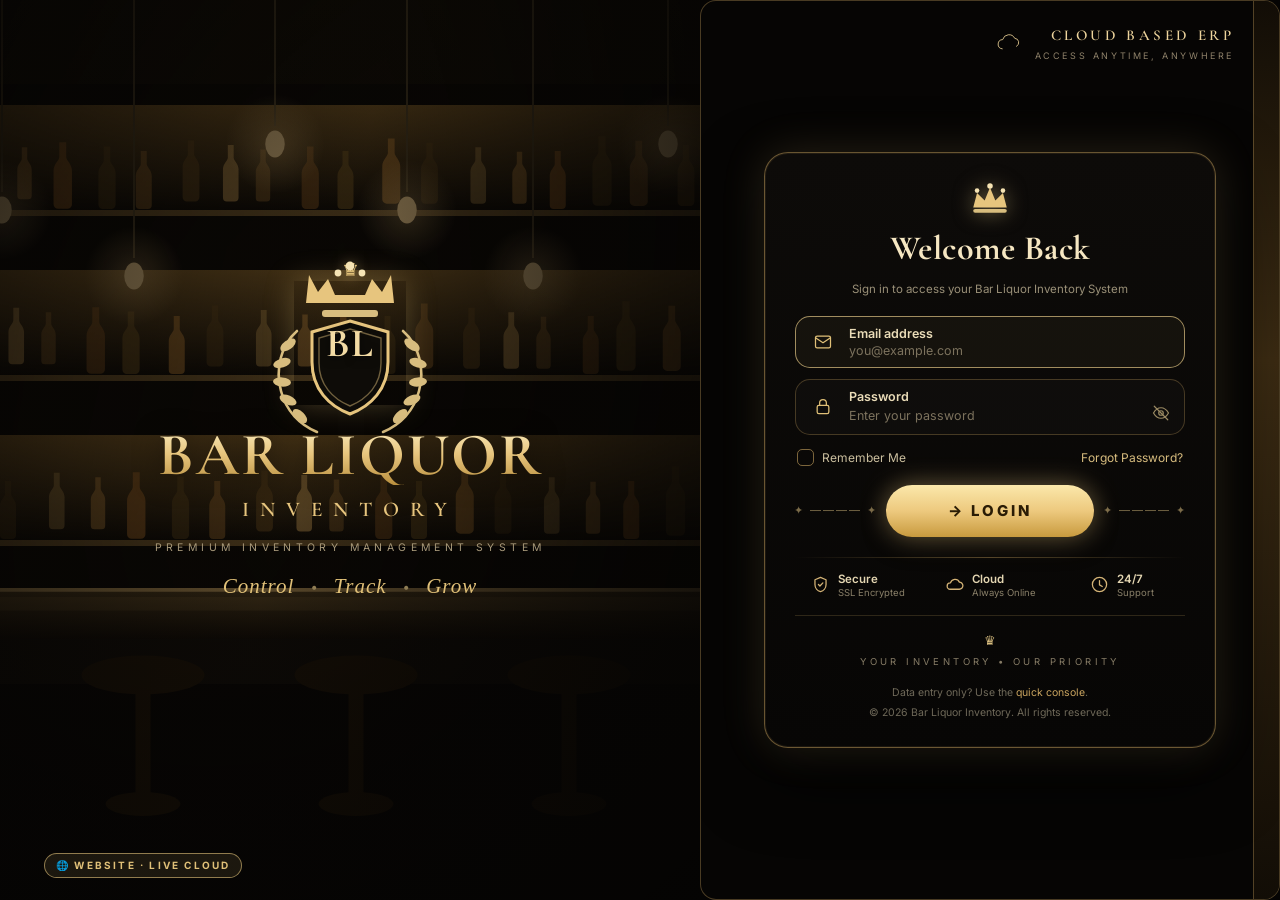
==== commit 5a8b005f: "v2.94.0 — a new sign-in page on both front doors: design ⑫ "Imperial Gate" Client, with a picture: "" ====
--- a/app/index.html
+++ b/app/index.html
@@ -118,6 +118,136 @@
   .gbrand{padding-bottom:42px}
   .gbrand,.gform{min-height:0}
 }
+/* ===== Imperial Gate (v2.94.0) — the same face the offline login wears as design ⑫, so both
+   front doors still match. Markup and looks only: the Supabase sign-in below is untouched,
+   and the fields stay what this door really needs — an e-mail and a password. The Company row
+   is the picker this page has always shown AFTER sign-in, now wearing the same row. ===== */
+body.gbody{background:#050403}
+.gwrap{margin:0;padding:0;border:none;border-radius:0;background:#050403;box-shadow:none;
+  gap:0;min-height:100vh}
+.gbrand{flex:1 1 560px;min-height:100vh;border-radius:0;padding:40px 44px 56px;
+  align-items:center;text-align:center}
+.gbrand .grade{background:linear-gradient(103deg,rgba(5,4,3,.80) 0%,rgba(5,4,3,.52) 44%,rgba(5,4,3,.88) 100%),
+  radial-gradient(118% 92% at 30% 44%,transparent 18%,rgba(0,0,0,.66) 100%)}
+/* the crowned laurel crest */
+.gcrest{width:112px;height:124px;margin:0 auto;border:none;border-radius:0;background:none;overflow:visible;
+  display:flex;align-items:center;justify-content:center;position:relative}
+.gcrest .in{display:none}
+.gcrest b{font-family:'Cormorant Garamond',Georgia,serif;font-size:40px;font-weight:700;color:#f3dba4;
+  position:relative;z-index:3;letter-spacing:1px;text-shadow:0 2px 10px rgba(0,0,0,.6)}
+.gcrest img{position:relative;z-index:3;width:62px;height:62px;border-radius:8px;object-fit:cover}
+.glau{position:absolute;left:50%;top:50%;transform:translate(-50%,-50%);width:250px;height:216px;z-index:1;
+  pointer-events:none}
+.gbn{font-family:'Cormorant Garamond',Georgia,serif;font-weight:700;line-height:1;letter-spacing:2px;
+  font-size:clamp(34px,5vw,60px);margin-top:20px;
+  background:linear-gradient(180deg,#fbeec2 0%,#e7c57e 48%,#b98f3e 100%);
+  -webkit-background-clip:text;background-clip:text;color:transparent;
+  filter:drop-shadow(0 3px 14px rgba(0,0,0,.55))}
+.gin{display:flex;align-items:center;justify-content:center;gap:14px;margin-top:9px}
+.gin i{flex:1 1 40px;max-width:74px;height:1px;background:linear-gradient(90deg,transparent,#d8bd7f)}
+.gin i:last-child{background:linear-gradient(90deg,#d8bd7f,transparent)}
+.gin b{font-family:'Cormorant Garamond',Georgia,serif;font-weight:600;color:#e7c57e;
+  font-size:clamp(14px,1.7vw,21px);letter-spacing:11px;white-space:nowrap}
+.gpm{font-size:10.5px;letter-spacing:4.4px;text-transform:uppercase;color:#a8997a;margin-top:14px}
+.gct{font-family:'Cormorant Garamond',Georgia,serif;font-style:italic;font-size:21px;color:#e0c078;
+  margin-top:16px;letter-spacing:1px}
+.gct span{color:#8e7c54;margin:0 10px;font-style:normal}
+.gname,.gtag,.ghair,.gmotto,.gaddr,.gcards,.gstrip{display:none}
+.genv{position:absolute;left:44px;bottom:22px;z-index:3}
+/* CLOUD BASED ERP, top right */
+.gerp{position:fixed;top:24px;right:46px;z-index:6;display:flex;align-items:center;gap:11px}
+.msg:empty{display:none}
+.gerp .tx{text-align:right}
+.gerp h6{margin:0;font-family:'Cormorant Garamond',Georgia,serif;font-size:15px;font-weight:600;
+  letter-spacing:3.4px;text-transform:uppercase;color:#edd49c}
+.gerp p{margin:2px 0 0;font-size:9px;letter-spacing:2.6px;text-transform:uppercase;color:#8f826a}
+/* the card */
+.gform{flex:1 1 440px;background:#060504;padding:46px 40px;display:flex;align-items:center;
+  justify-content:center;position:relative;min-height:100vh}
+.gform:before{content:'';position:absolute;top:0;bottom:0;right:0;width:26px;
+  background:linear-gradient(180deg,#120d06,#3a2a12 40%,#120d06);
+  box-shadow:inset 1px 0 0 rgba(201,164,95,.35);pointer-events:none}
+.gcard{max-width:452px;width:100%;box-sizing:border-box;border-radius:24px;padding:30px 30px 24px;
+  background:linear-gradient(180deg,#0d0b09 0%,#070605 100%);border:1px solid rgba(201,164,95,.5);
+  box-shadow:0 0 0 1px rgba(201,164,95,.1) inset,0 0 44px rgba(216,189,127,.16),0 28px 70px rgba(0,0,0,.8)}
+.gcloud{display:none}
+.gcrown{text-align:center;line-height:1;margin-bottom:4px}
+.gcrown svg{filter:drop-shadow(0 0 10px rgba(216,189,127,.5))}
+.gcard h1{font-family:'Cormorant Garamond',Georgia,serif;font-size:34px;font-weight:700;text-align:center;
+  color:#f6e7c2;margin:6px 0 0;letter-spacing:.5px}
+.gcard .sub{text-align:center;font-size:11.5px;color:#9a9078;margin:7px 0 18px}
+/* the admin strip — the same keys the offline login writes */
+.gadm{display:flex;align-items:center;gap:11px;justify-content:center;margin:0 0 16px;padding:9px 13px;
+  border:1px solid rgba(201,164,95,.26);border-radius:14px;background:rgba(216,189,127,.05)}
+.gadm .pic{width:40px;height:40px;border-radius:50%;flex:none;overflow:hidden;
+  border:1px solid rgba(201,164,95,.5);display:flex;align-items:center;justify-content:center;
+  background:#15120d;color:#e0c078;font-family:'Cormorant Garamond',Georgia,serif;font-size:16px}
+.gadm .pic img{width:100%;height:100%;object-fit:cover;display:block}
+.gadm .nm{font-size:13px;font-weight:600;color:#f0e4c6;line-height:1.3}
+.gadm .dg{font-size:10px;letter-spacing:1.6px;text-transform:uppercase;color:#9a8a63;margin-top:2px}
+/* the rows */
+.grw{display:flex;align-items:center;gap:13px;margin-bottom:11px;padding:9px 14px;
+  border:1px solid rgba(201,164,95,.3);border-radius:15px;background:rgba(255,255,255,.018);
+  transition:border-color .16s,background .16s}
+.grw:focus-within{border-color:rgba(216,189,127,.72);background:rgba(216,189,127,.05)}
+.grw .ic{flex:none;width:26px;height:26px;display:flex;align-items:center;justify-content:center}
+.grw .tx{flex:1;min-width:0}
+.grw .lb{font-size:12.5px;font-weight:600;color:#eadcb8;line-height:1.25}
+.grw .ct{display:flex;align-items:center;gap:6px}
+.grw input,.grw select{width:100%;background:none;border:none;outline:none;padding:1px 0 0;
+  font-family:'Inter',sans-serif;font-size:12.5px;color:#c8bb9b;-webkit-appearance:none;appearance:none}
+.grw select option{background:#0c0a08;color:#e6dcc2}
+.grw input::placeholder{color:#7c725d}
+.grw .cv{flex:none;color:#9a8a63;font-size:12px;pointer-events:none}
+.grw .eye{flex:none;background:none;border:none;cursor:pointer;color:#9a8a63;padding:0;line-height:1}
+.gfld{display:none}
+.grow{display:flex;align-items:center;justify-content:space-between;gap:12px;margin:14px 2px 18px;flex-wrap:wrap}
+.grow label{display:inline-flex;align-items:center;gap:8px;font-size:12px;color:#cbbf9f;cursor:pointer}
+.grow input[type=checkbox]{-webkit-appearance:none;appearance:none;width:17px;height:17px;margin:0;
+  border:1px solid rgba(201,164,95,.6);border-radius:5px;background:transparent;cursor:pointer;position:relative}
+.grow input[type=checkbox]:checked{background:rgba(216,189,127,.16)}
+.grow input[type=checkbox]:checked:after{content:'\2713';position:absolute;inset:0;display:flex;
+  align-items:center;justify-content:center;font-size:12px;color:#edd49c}
+.grow .glink{color:#d8bd7f;font-size:12px}
+/* the LOGIN pill between two ornaments */
+.glgrow{display:flex;align-items:center;gap:10px}
+.gorn{flex:1;height:14px;color:rgba(216,189,127,.55);font-size:11px;letter-spacing:2px;display:flex;
+  align-items:center;justify-content:center;white-space:nowrap;overflow:hidden}
+.gbtn{flex:none;min-width:208px;width:auto;border:none;cursor:pointer;border-radius:999px;padding:14px 30px;
+  font-family:'Inter',sans-serif;font-size:15px;font-weight:800;letter-spacing:3px;text-transform:uppercase;
+  color:#2a1c05;background:linear-gradient(180deg,#fbe8ab 0%,#edc97e 50%,#c89a3e 100%);
+  box-shadow:0 0 26px rgba(233,197,126,.45),0 8px 22px rgba(0,0,0,.55);transition:filter .15s,transform .15s}
+.gbtn:hover{filter:brightness(1.07)}
+.gbtn:active{transform:translateY(1px)}
+.gbtn[disabled]{filter:grayscale(.4) brightness(.8);cursor:default}
+.ghair12{height:1px;margin:20px 0 14px;background:linear-gradient(90deg,transparent,rgba(201,164,95,.42),transparent)}
+.gf3{display:flex;gap:6px}
+.gf3 .c{flex:1;display:flex;align-items:center;gap:8px;min-width:0;justify-content:center}
+.gf3 .ic{flex:none;line-height:1}
+.gf3 h5{margin:0;font-size:11.5px;font-weight:600;color:#e4d6b2;line-height:1.25}
+.gf3 p{margin:1px 0 0;font-size:9.5px;color:#8a8069;line-height:1.25}
+.gtagline{text-align:center;margin-top:16px;padding-top:13px;border-top:1px solid rgba(201,164,95,.2)}
+.gtagline .cw{color:#d8bd7f;font-size:13px;line-height:1}
+.gtagline p{margin:5px 0 0;font-size:9.5px;letter-spacing:3.4px;text-transform:uppercase;color:#857b65}
+.gco{border:none;padding:0;margin-top:4px}
+.gco > label{display:none}
+.gco .gbtn{width:100%;min-width:0;margin-top:4px}
+.gcopy{margin-top:14px}
+@media (max-width:1040px){
+  .gerp{position:static;justify-content:center;margin:0 0 18px}
+  .gerp .tx{text-align:center}
+  .gbrand{padding:70px 26px 56px;min-height:0}
+  .gform{min-height:0}
+  .gform:before{display:none}
+}
+@media (max-width:560px){
+  .gform{padding:26px 16px}
+  .gcard{padding:22px 18px 18px}
+  .gbtn{min-width:0;flex:1;letter-spacing:2px;font-size:14px}
+  .gorn{display:none}
+  .gf3{flex-wrap:wrap}
+  .gf3 .c{flex:1 1 44%}
+}
 </style>
 </head>
 <body class="gbody">
@@ -164,7 +294,40 @@
       <span class="grade"></span>
     </div>
 
-    <div class="gcrest"><span class="in"></span><b>BL</b></div>
+    <div class="gerp" aria-hidden="true">
+      <svg width="30" height="21" viewBox="0 0 84 56" fill="none">
+        <path d="M23 43a13 13 0 0 1 1.4-25.9A18 18 0 0 1 58 13.5 12 12 0 0 1 63 36" stroke="#e8cf95" stroke-width="2.4" stroke-linecap="round"/>
+      </svg>
+      <div class="tx"><h6>Cloud Based ERP</h6><p>Access anytime, anywhere</p></div>
+    </div>
+    <div class="gcrest">
+      <svg class="glau" viewBox="0 0 250 216" fill="none" aria-hidden="true">
+        <path d="M103 44l7 16h30l7-16 10 13 9-17 3 28h-88l3-28 9 17z" fill="#e7c57e"/>
+        <circle cx="113" cy="38" r="3.4" fill="#f6e4b4"/><circle cx="137" cy="38" r="3.4" fill="#f6e4b4"/>
+        <circle cx="125" cy="31" r="4.4" fill="#f6e4b4"/>
+        <rect x="97" y="75" width="56" height="7" rx="3" fill="#d8bd7f"/>
+        <path d="M125 86l38 11v30c0 27-17 44-38 52-21-8-38-25-38-52V97z" fill="#0e0c08" stroke="#e7c57e" stroke-width="3"/>
+        <path d="M125 94l31 9v25c0 22-14 36-31 43-17-7-31-21-31-43v-25z" fill="none" stroke="rgba(231,197,126,.45)" stroke-width="1.4"/>
+        <path d="M72 96c-16 14-22 38-16 60 5 20 19 34 36 41" stroke="#d8bd7f" stroke-width="2.6" stroke-linecap="round"/>
+        <path d="M178 96c16 14 22 38 16 60-5 20-19 34-36 41" stroke="#d8bd7f" stroke-width="2.6" stroke-linecap="round"/>
+        <g fill="#d8bd7f">
+          <ellipse cx="63" cy="110" rx="9" ry="4.6" transform="rotate(-36 63 110)"/>
+          <ellipse cx="57" cy="128" rx="9" ry="4.6" transform="rotate(-18 57 128)"/>
+          <ellipse cx="57" cy="147" rx="9" ry="4.6" transform="rotate(4 57 147)"/>
+          <ellipse cx="63" cy="165" rx="9" ry="4.6" transform="rotate(24 63 165)"/>
+          <ellipse cx="75" cy="181" rx="9" ry="4.6" transform="rotate(44 75 181)"/>
+          <ellipse cx="187" cy="110" rx="9" ry="4.6" transform="rotate(36 187 110)"/>
+          <ellipse cx="193" cy="128" rx="9" ry="4.6" transform="rotate(18 193 128)"/>
+          <ellipse cx="193" cy="147" rx="9" ry="4.6" transform="rotate(-4 193 147)"/>
+          <ellipse cx="187" cy="165" rx="9" ry="4.6" transform="rotate(-24 187 165)"/>
+          <ellipse cx="175" cy="181" rx="9" ry="4.6" transform="rotate(-44 175 181)"/>
+        </g>
+      </svg>
+      <span class="in"></span><b>BL</b></div>
+    <div class="gbn">BAR LIQUOR</div>
+    <div class="gin"><i></i><b>INVENTORY</b><i></i></div>
+    <div class="gpm">Premium Inventory Management System</div>
+    <div class="gct">Control <span>&bull;</span> Track <span>&bull;</span> Grow</div>
     <div class="gname">Bar Liquor<span class="l2">Inventory</span></div>
     <div class="gtag">Premium Inventory Management System</div>
     <div class="genv" title="This is the website — the live cloud copy; the desktop app on the office computer is the other copy">&#127760; WEBSITE &middot; live cloud</div>
@@ -193,31 +356,70 @@
           <circle cx="42.5" cy="38.5" r="2.1" fill="#e8cf95"/>
         </svg>
       </div>
+      <div class="gcrown" aria-hidden="true">
+        <svg width="46" height="32" viewBox="0 0 60 42" fill="none">
+          <path d="M8 32l5-19 10 10 7-17 7 17 10-10 5 19z" fill="#e7c57e"/>
+          <rect x="8" y="34" width="44" height="5" rx="2.5" fill="#d8bd7f"/>
+          <circle cx="13" cy="10" r="3" fill="#f6e4b4"/><circle cx="47" cy="10" r="3" fill="#f6e4b4"/>
+          <circle cx="30" cy="4" r="3.6" fill="#f6e4b4"/>
+        </svg>
+      </div>
       <h1>Welcome Back</h1>
       <p class="sub">Sign in to access your Bar Liquor Inventory System</p>
+      <div id="gadm"></div>
 
       <form id="f">
-        <div class="gfld"><label for="em">Email address</label>
-          <div class="giw"><span class="ii"><svg width="15" height="15" viewBox="0 0 24 24" fill="none" stroke="#9a8a63" stroke-width="1.7" stroke-linecap="round" stroke-linejoin="round"><circle cx="12" cy="8" r="4"/><path d="M4.5 20a7.5 7.5 0 0 1 15 0"/></svg></span>
-            <input class="input" id="em" type="email" autocomplete="username" placeholder="you@example.com" required></div></div>
-        <div class="gfld"><label for="pw">Password</label>
-          <div class="giw"><span class="ii"><svg width="15" height="15" viewBox="0 0 24 24" fill="none" stroke="#9a8a63" stroke-width="1.7" stroke-linecap="round" stroke-linejoin="round"><rect x="5" y="10" width="14" height="10" rx="2"/><path d="M8 10V7a4 4 0 0 1 8 0v3"/></svg></span>
-            <input class="input" id="pw" type="password" autocomplete="current-password" placeholder="your password" required></div></div>
+        <div class="grw">
+          <span class="ic"><svg width="20" height="20" viewBox="0 0 24 24" fill="none" stroke="#e0c078" stroke-width="1.5" stroke-linecap="round" stroke-linejoin="round"><rect x="3" y="5" width="18" height="14" rx="2"/><path d="M3 7l9 6 9-6"/></svg></span>
+          <div class="tx"><div class="lb">Email address</div>
+            <div class="ct"><input id="em" type="email" autocomplete="username" placeholder="you@example.com" required></div></div>
+        </div>
+        <div class="grw">
+          <span class="ic"><svg width="20" height="20" viewBox="0 0 24 24" fill="none" stroke="#e0c078" stroke-width="1.5" stroke-linecap="round" stroke-linejoin="round"><rect x="5" y="10" width="14" height="10" rx="2"/><path d="M8 10V7a4 4 0 0 1 8 0v3"/></svg></span>
+          <div class="tx"><div class="lb">Password</div>
+            <div class="ct"><input id="pw" type="password" autocomplete="current-password" placeholder="Enter your password" required>
+              <button type="button" class="eye" onclick="gPeek()" title="Show / hide password">
+                <svg width="18" height="18" viewBox="0 0 24 24" fill="none" stroke="currentColor" stroke-width="1.6" stroke-linecap="round"><path d="M2 12s4-7 10-7 10 7 10 7-4 7-10 7S2 12 2 12z"/><circle cx="12" cy="12" r="3"/><path d="M3 3l18 18"/></svg>
+              </button></div></div>
+        </div>
         <div class="grow">
-          <label><input type="checkbox" id="rmb"> Remember me</label>
-          <button type="button" class="glink" id="fgBtn">Forgot password?</button>
+          <label><input type="checkbox" id="rmb"> Remember Me</label>
+          <button type="button" class="glink" id="fgBtn">Forgot Password?</button>
         </div>
-        <button class="gbtn" id="go" type="submit">Sign In &rarr;</button>
+        <div class="glgrow">
+          <span class="gorn">&#10022; &mdash;&mdash;&mdash;&mdash; &#10022;</span>
+          <button class="gbtn" id="go" type="submit">&rarr; Login</button>
+          <span class="gorn">&#10022; &mdash;&mdash;&mdash;&mdash; &#10022;</span>
+        </div>
       </form>
 
       <div class="msg" id="msg"></div>
 
       <div class="gco hide" id="coBox">
         <label for="coSel">Which company do you want to open?</label>
-        <select class="input" id="coSel"></select>
+        <div class="grw">
+          <span class="ic"><svg width="20" height="20" viewBox="0 0 24 24" fill="none" stroke="#e0c078" stroke-width="1.5" stroke-linecap="round" stroke-linejoin="round"><path d="M3 21h18M5 21V5a1 1 0 0 1 1-1h7a1 1 0 0 1 1 1v16M14 10h4a1 1 0 0 1 1 1v10"/><path d="M8 8h3M8 12h3M8 16h3"/></svg></span>
+          <div class="tx"><div class="lb">Company</div>
+            <div class="ct"><select id="coSel"></select><span class="cv">&#9662;</span></div></div>
+        </div>
+        <div class="grw" id="outRow">
+          <span class="ic"><svg width="20" height="20" viewBox="0 0 24 24" fill="none" stroke="#e0c078" stroke-width="1.5" stroke-linecap="round" stroke-linejoin="round"><path d="M3 21h18M4 21V9l8-5 8 5v12"/><path d="M10 21v-6h4v6"/></svg></span>
+          <div class="tx"><div class="lb">Outlet</div>
+            <div class="ct"><select id="outSel"></select><span class="cv">&#9662;</span></div></div>
+        </div>
         <button class="gbtn" id="open" style="margin-top:10px">Open</button>
       </div>
 
+      <div class="ghair12"></div>
+      <div class="gf3">
+        <div class="c"><span class="ic"><svg width="19" height="19" viewBox="0 0 24 24" fill="none" stroke="#d5b477" stroke-width="1.6" stroke-linecap="round" stroke-linejoin="round"><path d="M12 3l7 3v6c0 4.4-3 8.2-7 9-4-.8-7-4.6-7-9V6z"/><path d="M9.4 12l1.9 1.9L15 10"/></svg></span>
+          <div><h5>Secure</h5><p>SSL Encrypted</p></div></div>
+        <div class="c"><span class="ic"><svg width="19" height="19" viewBox="0 0 24 24" fill="none" stroke="#d5b477" stroke-width="1.6" stroke-linecap="round" stroke-linejoin="round"><path d="M6.5 18a4 4 0 0 1 .4-8 6 6 0 0 1 11.3-1A3.8 3.8 0 0 1 18 18z"/></svg></span>
+          <div><h5>Cloud</h5><p>Always Online</p></div></div>
+        <div class="c"><span class="ic"><svg width="19" height="19" viewBox="0 0 24 24" fill="none" stroke="#d5b477" stroke-width="1.6" stroke-linecap="round" stroke-linejoin="round"><circle cx="12" cy="12" r="9"/><path d="M12 7v5.5l3.5 2"/></svg></span>
+          <div><h5>24/7</h5><p>Support</p></div></div>
+      </div>
+      <div class="gtagline"><span class="cw">&#9819;</span><p>Your Inventory &bull; Our Priority</p></div>
       <p class="gcopy">Data entry only? Use the <a href="../">quick console</a>.<br>
         &copy; 2026 Bar Liquor Inventory. All rights reserved.</p>
     </div>
@@ -238,6 +440,42 @@
 
 <script>
 const $=id=>document.getElementById(id);
+/* --- Imperial Gate (v2.94.0): the eye, the admin strip and the outlet row. The admin
+   details and the outlets are the keys the offline login writes, read here so the same
+   browser shows the same face. Nothing below this block was changed. --- */
+function gPeek(){ const p=$('pw'); if(!p) return; p.type = p.type==='password' ? 'text' : 'password'; p.focus(); }
+function gAdmPaint(){
+  const box=$('gadm'); if(!box) return;
+  let A={}, pic='';
+  try{ A=JSON.parse(localStorage.getItem('tg2_admin')||'{}')||{}; }catch(e){}
+  try{ pic=localStorage.getItem('tg2_adminPic')||''; }catch(e){}
+  if(!(A.name||pic)){ box.className=''; box.innerHTML=''; return; }
+  box.className='gadm';
+  box.innerHTML='<div class="pic">'+(pic?'<img src="'+pic+'" alt="">':esc((A.name||'A').trim().charAt(0).toUpperCase()))+'</div>'
+    +'<div><div class="nm">'+esc(A.name||'Administrator')+'</div><div class="dg">'
+    +esc(A.desig||'Administrator')+(A.mobile?' &middot; '+esc(A.mobile):'')+'</div></div>';
+}
+function gOutList(id){ let m={}; try{ m=JSON.parse(localStorage.getItem('tg2_outlets')||'{}')||{}; }catch(e){}
+  const a=m[id]; return (Array.isArray(a)&&a.length)?a:['Main Outlet']; }
+function gOutPaint(){
+  const co=$('coSel'), os=$('outSel'); if(!co||!os) return;
+  const id=co.value||'main', l=gOutList(id);
+  let v=''; try{ v=localStorage.getItem('tg2_outlet_'+id)||''; }catch(e){}
+  if(l.indexOf(v)<0) v=l[0];
+  os.innerHTML=l.map(function(o){ return '<option'+(o===v?' selected':'')+'>'+esc(o)+'</option>'; }).join('');
+  try{ sessionStorage.setItem('tg2_outletName', v); }catch(e){}
+}
+document.addEventListener('DOMContentLoaded', function(){
+  gAdmPaint();
+  const co=$('coSel'), os=$('outSel');
+  if(co) co.addEventListener('change', gOutPaint);
+  if(os) os.addEventListener('change', function(){
+    try{ localStorage.setItem('tg2_outlet_'+(co?co.value:'main'), os.value);
+         sessionStorage.setItem('tg2_outletName', os.value); }catch(e){} });
+  const ob=$('open'); if(ob) ob.addEventListener('click', gOutPaint);
+  new MutationObserver(function(){ if(!$('coBox').classList.contains('hide')) gOutPaint(); })
+    .observe($('coBox'), {attributes:true, attributeFilter:['class']});
+});
 const esc=s=>String(s==null?'':s).replace(/&/g,'&amp;').replace(/</g,'&lt;');
 /* baked so staff never handle the project details — safe because the cloud's read rule
    requires a signed-in user, so the key on its own opens nothing */
@@ -393,7 +631,7 @@
     Object.keys(d.data).forEach(sub=>localStorage.setItem(pfx+sub, d.data[sub]));
     localStorage.setItem(pfx+'cloudmeta', JSON.stringify({push:d.updated_at, cloudAt:d.updated_at, dirty:false, dirtyKeys:[]}));
     /* base snapshot of the append-style sheets — what a later merge-push counts as 'already in the cloud' (v2.34.0) */
-    try{ const bs={}; ['recv','mr','invoices','rawdata2','tally','inv','bevmap'].forEach(k=>{ if(d.data[k]!=null) bs[k]=d.data[k]; });   /* v2.50.0: the app's three-way merge base covers these */ localStorage.setItem(pfx+'cloudbase', JSON.stringify(bs)); }catch(e){}
+    try{ const bs={}; ['recv','mr','invoices','rawdata2','tally','lifting','inv','bevmap','pref'].forEach(k=>{ if(d.data[k]!=null) bs[k]=d.data[k]; });   /* v2.50.0: the app's three-way merge base covers these */ localStorage.setItem(pfx+'cloudbase', JSON.stringify(bs)); }catch(e){}
     localStorage.setItem('tg2_activeCo', id);   // raw string — the app reads it raw; JSON quotes made Canteen open as Traffic
     say('Opening…','ok');
     location.href='app.html';
--- a/app/assets/css/styles.css
+++ b/app/assets/css/styles.css
@@ -878,13 +878,31 @@
 /* ============================================================
    ANIMATIONS — body.a-* toggles (Settings → Appearance)
    ============================================================ */
-@keyframes viewFade { from{ opacity:0; transform:translateY(8px); } to{ opacity:1; transform:none; } }
+@keyframes viewFade { from{ opacity:0; transform:translateY(6px); } to{ opacity:1; transform:none; } }
 @keyframes rowIn    { from{ opacity:0; transform:translateX(-7px); } to{ opacity:1; transform:none; } }
 @keyframes toastPop { from{ opacity:0; transform:translateY(12px) scale(.92); } to{ opacity:1; transform:none; } }
-body.a-fade #view > * { animation: viewFade .34s ease both; }
+body.a-fade #view > * { animation: viewFade .22s cubic-bezier(.22,.61,.36,1) both; }
 /* quiet re-render (routeQuiet — live search typing): no entry animations, no flicker */
 body.a-off #view > *, body.a-off .tbl tbody tr:not(.grp-row) { animation: none !important; }
-body.a-rows .tbl tbody tr:not(.grp-row) { animation: rowIn .3s ease both; }
+/* ROW ENTRY — only the rows you can actually see (v2.86.0). Measured on the client's own sheets:
+   animating every row ran 297 animations on the Liquor Room (328 rows) and 421 on the Landing
+   sheet (415), and cost 477 ms against 283 ms / 912 ms against 689 ms of build+layout on a page
+   change — that was the stutter. The first twelve rows carry the effect; the rest just appear. */
+body.a-rows .tbl tbody tr:not(.grp-row):nth-child(-n+12) { animation: rowIn .26s cubic-bezier(.22,.61,.36,1) both; }
+body.a-rows .tbl tbody tr:not(.grp-row):nth-child(2)  { animation-delay:.018s }
+body.a-rows .tbl tbody tr:not(.grp-row):nth-child(3)  { animation-delay:.036s }
+body.a-rows .tbl tbody tr:not(.grp-row):nth-child(4)  { animation-delay:.054s }
+body.a-rows .tbl tbody tr:not(.grp-row):nth-child(5)  { animation-delay:.072s }
+body.a-rows .tbl tbody tr:not(.grp-row):nth-child(6)  { animation-delay:.09s }
+body.a-rows .tbl tbody tr:not(.grp-row):nth-child(7)  { animation-delay:.105s }
+body.a-rows .tbl tbody tr:not(.grp-row):nth-child(8)  { animation-delay:.118s }
+body.a-rows .tbl tbody tr:not(.grp-row):nth-child(9)  { animation-delay:.13s }
+body.a-rows .tbl tbody tr:not(.grp-row):nth-child(10) { animation-delay:.14s }
+body.a-rows .tbl tbody tr:not(.grp-row):nth-child(11) { animation-delay:.148s }
+body.a-rows .tbl tbody tr:not(.grp-row):nth-child(12) { animation-delay:.155s }
+/* a machine set to "reduce motion" gets none of it */
+@media (prefers-reduced-motion:reduce){
+  body.a-fade #view > *, body.a-rows .tbl tbody tr:not(.grp-row){ animation:none !important; } }
 body.a-hover .card { transition: transform .16s ease, box-shadow .16s ease; }
 body.a-hover .card:hover { transform: translateY(-2px); box-shadow: var(--shadow); }
 body.a-hover .tbl tbody tr:hover { box-shadow: inset 2px 0 0 var(--gold); }
@@ -1456,8 +1474,14 @@
 .bcfoot .f .ic{ width:24px; height:24px; margin:0 auto 4px; border-radius:8px; display:flex; align-items:center;
   justify-content:center; font-size:12px; }
 .bcfoot .f .v{ font-size:15.5px; font-weight:800; font-variant-numeric:tabular-nums; white-space:nowrap; }
+/* v2.93.0 — the Sale column's own total: "5,16,595 ml" over "2,513 pcs", and the tile opens the proof */
+.bcfoot .f .v small{ font-size:9.5px; font-weight:700; letter-spacing:.06em; color:var(--text-muted); margin-left:1px; }
+.bcfoot .f .v2{ font-size:11px; font-weight:700; font-variant-numeric:tabular-nums; color:var(--text-dim);
+  white-space:nowrap; margin-top:1px; }
+.bcfoot .f.tap{ cursor:pointer; transition:border-color .15s, background .15s; }
+.bcfoot .f.tap:hover{ border-color:var(--gold-dim); background:color-mix(in srgb,var(--gold) 5%,var(--panel)); }
 .bcfoot .f .l{ font-size:8px; letter-spacing:.1em; text-transform:uppercase; color:var(--text-muted); margin-top:2px;
-  white-space:nowrap; overflow:hidden; text-overflow:ellipsis; }
+  line-height:1.35; overflow:hidden; display:-webkit-box; -webkit-line-clamp:2; -webkit-box-orient:vertical; }
 /* period toolbar — keep it on ONE line: smaller date inputs + buttons */
 .bcper .input[type="date"]{ padding:4px 7px; font-size:11.5px; }
 .bcper .btn.btn-sm{ padding:4px 9px; font-size:11px; }
@@ -1539,6 +1563,39 @@
 .bizoom .cell-input.rname { font-size:12px; }
 .bizoom .cell-input.obox, .bizoom .cell-input.cbox { width:122px; height:46px; font-size:22px; font-weight:700; }
 .bizoom .biamt { font-size:11px; }
+/* ---- ➕ Add a brand to Beverage Control (v2.90.0): one form for the ⚠ alert and the toolbar ---- */
+.bcadd .rw{display:grid;grid-template-columns:134px minmax(140px,230px) 1fr;gap:10px;align-items:center;
+  padding:6px 0;border-bottom:1px solid var(--border-soft)}
+.bcadd .rw:last-of-type{border-bottom:0}
+.bcadd .rw>label{font-size:10.5px;letter-spacing:.07em;text-transform:uppercase;color:var(--text-muted)}
+.bcadd .rw .input{width:100%;padding:6px 9px;font-size:13px}
+.bcadd .rw .input.gold{border-color:var(--gold-dim);color:var(--gold)}
+.bcadd .hint{font-size:10.5px;color:var(--text-dim);line-height:1.35}
+.bcadd .hint strong{color:var(--text-muted)}
+.bcadd .w:first-child{margin-top:0}
+@media (max-width:640px){ .bcadd .rw{grid-template-columns:1fr;gap:3px;padding:7px 0} }
+/* what the figure AS TYPED means, under the Opening / Closing box */
+.bcmean{color:var(--text-muted);font-size:10px;letter-spacing:.02em}
+/* ---- Tally Sheet ⇄ Beverage Control · Sale match chip (v2.91.0) ---- */
+.smchip{display:inline-flex;align-items:center;gap:5px;white-space:nowrap;font-family:inherit;line-height:1.5;
+  border:1px solid var(--border-soft);background:transparent;border-radius:999px;padding:2px 10px;font-size:11px;cursor:pointer}
+.smchip.ok{color:var(--green);border-color:color-mix(in srgb,var(--green) 45%,transparent);background:color-mix(in srgb,var(--green) 8%,transparent)}
+.smchip.bad{color:var(--amber,#e0a33e);border-color:color-mix(in srgb,var(--amber,#e0a33e) 50%,transparent);background:color-mix(in srgb,var(--amber,#e0a33e) 8%,transparent)}
+.smchip.mu{color:var(--text-dim);cursor:default}
+/* v2.92.0 — the two pages agree but something is still worth putting right */
+.smchip.look{color:var(--gold);border-color:color-mix(in srgb,var(--gold) 50%,transparent);background:color-mix(in srgb,var(--gold) 9%,transparent)}
+.smchip.look:hover{filter:brightness(1.18)}
+/* ⚖️ Sale match · the sections that list what to fix */
+.smsec{margin-top:12px;border:1px solid var(--border-soft);border-radius:10px;padding:9px 10px 10px;background:color-mix(in srgb,var(--gold) 2.5%,transparent)}
+.smsec .smsh{font-size:12.5px;margin-bottom:7px;display:flex;align-items:baseline;gap:7px;flex-wrap:wrap}
+.smsec .smsh .muted{font-size:11px}
+.smsec .tbl td,.smsec .tbl th{padding:5px 8px;font-size:11.5px}
+.smsec .tbl .lrname{max-width:320px}
+.smsec select.input{background:var(--panel-2,var(--panel));color:var(--text)}
+@media (max-width:760px){ .smsec .tbl .lrname{max-width:170px} }
+.smchip.ok:hover,.smchip.bad:hover{filter:brightness(1.18)}
+.smline{display:flex;justify-content:flex-end;margin:0 0 12px}
+@media print{ .smline{display:none} .smchip{display:none} }
 /* ---- Reports: compact professional (screen) ---- */
 .rptc .tbl th, .rptc .tbl td { padding:4px 8px; font-size:11.5px; }
 .rptc .card-head h3 { font-family:Georgia,'Times New Roman',serif; letter-spacing:.3px; }
@@ -1684,9 +1741,57 @@
 .tbl tfoot tr.lrsub td{background:color-mix(in srgb,var(--gold) 10%,var(--panel))}   /* sticky footer must be opaque */
 /* these two registers keep an ordinary auto layout — the Beverage Control fixed/proportional column widths
    (v2.13.4, keyed on .barinv) do not fit a Date-first sheet */
-.barinv.recvtbl .tbl, .barinv.mrtbl .tbl{table-layout:auto}
-.barinv.recvtbl .tbl th, .barinv.recvtbl .tbl td, .barinv.mrtbl .tbl th, .barinv.mrtbl .tbl td{width:auto;max-width:none}
-.barinv.recvtbl .tbl td:first-child strong, .barinv.mrtbl .tbl td:first-child strong{display:inline;white-space:normal}
+.barinv.recvtbl .tbl, .barinv.mrtbl .tbl, .barinv.lctbl .tbl{table-layout:auto}
+.barinv.recvtbl .tbl th, .barinv.recvtbl .tbl td, .barinv.mrtbl .tbl th, .barinv.mrtbl .tbl td, .barinv.lctbl .tbl th, .barinv.lctbl .tbl td{width:auto;max-width:none}
+.barinv.recvtbl .tbl td:first-child strong, .barinv.mrtbl .tbl td:first-child strong, .barinv.lctbl .tbl td:first-child strong{display:inline;white-space:normal}
+/* ---- Landing Cost File — compact, editable price sheet (v2.53.0) ------------------------- */
+.barinv.lctbl .tbl{font-size:11.5px}
+.barinv.lctbl .tbl thead th{padding:6px 7px;font-size:9px;letter-spacing:.5px;white-space:nowrap}
+.barinv.lctbl .tbl tbody td{padding:0 3px;height:27px;border-bottom:1px solid color-mix(in srgb,var(--border-soft) 70%,transparent)}
+.barinv.lctbl .tbl tbody td.lcn{padding-left:9px;font-size:10px}
+.barinv.lctbl .tbl tbody tr:hover{background:color-mix(in srgb,var(--gold) 4%,transparent)}
+.lcin{width:100%;min-width:0;text-overflow:ellipsis;background:transparent;border:1px solid transparent;border-radius:5px;padding:3px 5px;
+  color:var(--text);font:inherit;font-size:11.5px;font-variant-numeric:tabular-nums;transition:border-color .12s,background .12s}
+.lcin::placeholder{color:var(--text-muted);opacity:.55}
+.lcin:hover{border-color:color-mix(in srgb,var(--gold) 30%,transparent);background:color-mix(in srgb,var(--gold) 5%,transparent)}
+.lcin:focus{outline:none;border-color:var(--gold);background:var(--panel);box-shadow:0 0 0 2px color-mix(in srgb,var(--gold) 16%,transparent)}
+.lcin.lcr{text-align:right}
+.lcin.nm{font-family:Georgia,'Times New Roman',serif;font-size:11.5px;font-weight:600;letter-spacing:.1px}
+.lcin.cat{font-size:9.5px;text-transform:uppercase;letter-spacing:.5px;color:var(--text-muted)}
+.lcin.land{font-weight:700;color:var(--gold)}
+.barinv.lctbl .tbl td.lctcs{position:relative}
+.barinv.lctbl .tbl td.lctcs i{position:absolute;left:5px;top:50%;transform:translateY(-50%);font-style:normal;
+  font-size:8.5px;color:var(--text-muted);opacity:.7;pointer-events:none}
+.barinv.lctbl .tbl td.peg{color:var(--text-dim);padding-right:10px}
+.barinv.lctbl .tbl .btn.rmx{opacity:.28}
+.barinv.lctbl .tbl tbody tr:hover .btn.rmx{opacity:1}
+.lcin.sel{border-color:var(--border);background:var(--panel-2);font-size:11px;padding:5px 6px;cursor:pointer}
+/* the sheet's own settings: TCS % beside the filters, the peg inside its column header (v2.54.0) */
+.lcset{display:inline-flex;align-items:center;gap:4px;font-size:10px;letter-spacing:.4px;text-transform:uppercase;
+  color:var(--text-muted);border:1px solid color-mix(in srgb,var(--gold) 30%,transparent);border-radius:8px;padding:2px 6px 2px 8px;white-space:nowrap}
+.lcset .lcin.pct{width:42px;text-align:right;font-size:11.5px;color:var(--gold);font-weight:700;border-color:color-mix(in srgb,var(--gold) 34%,transparent);background:var(--panel)}
+.lcset .btn{padding:3px 8px;font-size:10px;line-height:1.3;margin-left:2px}
+.barinv.lctbl .tbl thead th.lcpegth{color:var(--gold)}
+.lcin.lcpegin{display:inline-block;width:38px;text-align:center;padding:1px 2px;font-size:11px;font-weight:700;color:var(--gold);
+  border-color:color-mix(in srgb,var(--gold) 40%,transparent);background:var(--panel);text-transform:none;letter-spacing:0}
+.lcin.bsz{color:var(--text-muted)}
+.lcin.mlbox{color:var(--gold);font-weight:600;border-color:color-mix(in srgb,var(--gold) 22%,transparent)}
+.lcin.mlbox::placeholder{color:var(--gold);opacity:.45;font-weight:600}
+.barinv.lctbl .tbl td.peg{color:var(--text);font-weight:600}
+/* ＋ new item strip */
+.lcadd{display:flex;flex-wrap:wrap;align-items:center;gap:5px;padding:7px 10px;margin:0 0 4px;
+  border:1px solid color-mix(in srgb,var(--gold) 34%,transparent);border-radius:9px;
+  background:linear-gradient(90deg,color-mix(in srgb,var(--gold) 9%,transparent),transparent 72%)}
+.lcadd .lb{font-family:Georgia,'Times New Roman',serif;font-size:11.5px;color:var(--gold);letter-spacing:.4px;white-space:nowrap;margin-right:2px}
+.lcadd .lcin.nb{flex:0 0 auto;border-color:color-mix(in srgb,var(--border) 90%,transparent);background:var(--panel)}
+.lcadd .tp{display:inline-flex;align-items:center;gap:2px;font-size:10px;color:var(--text-dim);white-space:nowrap}
+.lcadd .sum{font-size:11px;color:var(--text-dim);margin-left:auto;padding:0 4px;white-space:nowrap}
+.lcadd .sum b{color:var(--gold);font-size:12.5px}
+.lchead .lcnote{font-size:11px;padding:7px 4px 0;line-height:1.55}
+@media (max-width:1400px){ .lcin.nm{font-size:11px;letter-spacing:0} }
+@media (max-width:1240px){ .barinv.lctbl .tbl{font-size:11px} .lcadd .sum{margin-left:6px} }
+@media print{ .lcin{border:none!important;background:none!important;box-shadow:none!important;padding:0}
+  .lcadd{display:none!important} .barinv.lctbl .tbl td.lctcs i{display:none} }
 .barinv.recvtbl .tbl tbody tr.grp-row td, .barinv.mrtbl .tbl tbody tr.grp-row td{font-size:11.5px}
 .recvtbl .cell-input.lrland{width:72px;font-size:11.5px}
 .recvtbl .tbl tbody tr.lrgrp:nth-child(even), .recvtbl .tbl tbody tr.lrsub:nth-child(even){background:transparent}
@@ -1740,7 +1845,14 @@
 .tbl tr.rvcoll td:first-child{box-shadow:inset 3px 0 0 var(--amber)}
 .tbl .lrinv.dupc{border-color:var(--amber);color:var(--amber);font-weight:700}
 .recvtbl .cell-input.rvitem{width:100%;min-width:220px;text-align:left;font-weight:700;font-size:12.5px;color:var(--text)}
-.mrtbl .cell-input.rvdate{width:116px;font-size:12px;padding:3px 5px} .mrtbl .cell-input.rvqty{width:60px;color:var(--red);font-weight:700} .mrtbl .cell-input.rvitem{width:100%;min-width:220px;text-align:left;font-weight:700;font-size:12.5px;color:var(--text)} .mrtbl td.num .lrsg{margin-right:2px}   /* Issue Register edits in place (v2.48.3) */
+.mrtbl .cell-input.rvdate{width:116px;font-size:12px;padding:3px 5px} .mrtbl .cell-input.rvqty{width:60px;color:var(--red);font-weight:700} /* a head figure you can open: which items are behind it (v2.87.0) */
+.lrseal .sc.tap, .lrledger .rs.tap{cursor:pointer;border-radius:7px;transition:background .14s ease,box-shadow .14s ease}
+.lrseal .sc.tap:hover, .lrledger .rs.tap:hover{background:color-mix(in srgb,var(--gold) 9%,transparent);box-shadow:inset 0 0 0 1px color-mix(in srgb,var(--gold) 45%,transparent)}
+.lrseal .sc.tap .n strong{color:var(--gold)}
+/* the item name is the answer, so let it take a second line instead of ellipsing away */
+.lrseal .sc.tap .n{white-space:normal;display:-webkit-box;-webkit-line-clamp:2;-webkit-box-orient:vertical;overflow:hidden;line-height:1.32}
+@media print{ .lrseal .sc.tap, .lrledger .rs.tap{cursor:auto;background:none;box-shadow:none} }
+.mrtbl .mritem{display:block;min-width:220px;padding:4px 6px;font-weight:700;font-size:12.5px;color:var(--text);white-space:nowrap;overflow:hidden;text-overflow:ellipsis}   /* the item name is FIXED here (v2.86.0) */ .mrtbl td.num .lrsg{margin-right:2px}   /* Issue Register edits in place (v2.48.3) */
 
 /* ---- Liquor Room head looks (v2.46.0) — ① Royal Ledger · ② Crown Seal, the client's picks from the canvas; ③ Classic = the
    v2.31.0 .lrflow head. pref.lrHead. Theme tokens only, so every theme keeps its own colours. ---- */
@@ -1751,6 +1863,28 @@
 .lrpill.on{background:color-mix(in srgb,var(--gold) 16%,transparent);color:var(--gold-soft);border-color:color-mix(in srgb,var(--gold) 50%,transparent);font-weight:600}
 .lrpill .d{width:7px;height:7px;border-radius:50%;display:inline-block;background:var(--text-muted)} .lrpill .d.g{background:var(--green)} .lrpill .d.r{background:var(--red)}
 .lrbar .search.lrq,.lrseal .band .search.lrq{flex:1 1 120px;min-width:110px;width:auto;padding:5px 12px;border-radius:999px} .lrbar .search.lrq input,.lrseal .band .search.lrq input{min-width:0;flex:1 1 0;width:0;font-size:12.5px}
+/* ---- the Liquor Room's item search, directly above the item names (v2.88.0) ----
+   It used to be one cell of the toolbar above (.lrbar .search.lrq is flex:1 1 120px, so it drew
+   about a hundred pixels wide with its placeholder cut off) while the names start far below it.
+   Its own bar now, pinned under the topbar so it stays in sight while the rows scroll. */
+.lrfind{position:sticky;top:78px;z-index:7;display:flex;align-items:center;gap:11px;margin-bottom:10px;
+  padding:9px 15px;background:var(--panel);border:1px solid var(--gold-dim);border-radius:12px;
+  box-shadow:0 8px 20px rgba(0,0,0,.30)}
+.lrfind.on{border-color:color-mix(in srgb,var(--gold) 62%,var(--border))}
+.lrfind .ic{flex:none;font-size:18px;line-height:1}
+.lrfind .bx{position:relative;flex:1 1 auto;min-width:0}
+.lrfind input{width:100%;background:none;border:none;outline:none;color:var(--text);font-family:inherit;
+  font-size:16px;letter-spacing:.2px;padding:4px 0}
+.lrfind input::placeholder{color:var(--text-dim);font-size:13.5px;letter-spacing:0}
+.lrfind .clr{flex:none;width:26px;height:26px;border-radius:999px;border:1px solid var(--border-soft);
+  background:transparent;color:var(--text-dim);font-size:12px;line-height:1;cursor:pointer;font-family:inherit}
+.lrfind .clr:hover{color:var(--red);border-color:var(--red)}
+.lrfind .cnt{flex:none;white-space:nowrap;font-family:Georgia,'Times New Roman',serif;font-size:11.5px;color:var(--text-muted)}
+.lrfind .cnt strong{font-size:15px;color:var(--gold)}
+.lrfind .cnt.no{color:var(--red)}
+.lrfind .lrdd{left:0;width:100%;max-width:none;top:calc(100% + 7px)}
+@media (max-width:922px){ .lrfind{position:static} }
+@media (max-width:760px){ .lrfind .cnt{display:none} .lrfind input{font-size:15px} }
 .lrbar .selbar,.lrseal .band .selbar{display:inline-flex;align-items:center;gap:8px;font-size:12px}
 /* ① ledger: the .bcledger title + .bclh grid, five columns, the .lrflow ring beside it */
 .lrledger{border-color:color-mix(in srgb,var(--gold) 55%,var(--border));margin-bottom:12px}
@@ -1804,18 +1938,23 @@
 .mrslip .bh .dt{display:flex;align-items:center;gap:7px;margin-left:auto;font-size:9.5px;letter-spacing:.12em;text-transform:uppercase;color:var(--text-muted)}
 .mrslip .bh .dt input{width:auto;padding:3px 8px;font-size:12px;border-radius:7px;border-color:color-mix(in srgb,var(--gold) 45%,var(--border))}
 .mrslip .bh .p{margin-left:0;color:var(--gold);font-weight:600}
-.msg{display:grid;grid-template-columns:30px minmax(220px,2.3fr) minmax(120px,1fr) minmax(150px,1.1fr) 90px minmax(100px,.9fr) 42px;border:1px solid color-mix(in srgb,var(--gold) 40%,var(--border));border-radius:10px;background:var(--panel);font-variant-numeric:tabular-nums}
+.msg{display:grid;grid-template-columns:30px 112px minmax(196px,2.2fr) minmax(112px,1fr) minmax(138px,1.05fr) 96px minmax(96px,.9fr) 42px;border:1px solid color-mix(in srgb,var(--gold) 40%,var(--border));border-radius:10px;background:var(--panel);font-variant-numeric:tabular-nums}
 .msg>div,.msg #msLines>div{padding:2px 9px;display:flex;align-items:center;min-width:0;min-height:30px;border-bottom:1px solid var(--border-soft);border-left:1px solid var(--border-soft)}   /* the lines live in #msLines (display:contents) — grid items, not children */
-.msg>div:nth-child(7n+1),.msg #msLines>div:nth-child(7n+1){border-left:0}
+.msg>div:nth-child(8n+1),.msg #msLines>div:nth-child(8n+1){border-left:0}
 .msg #msLines>div{min-height:27px;padding:1px 9px}
 .msg .h{font-family:Georgia,'Times New Roman',serif;font-size:10.5px;letter-spacing:.1em;text-transform:uppercase;color:var(--gold);border-bottom:2px solid var(--gold);background:color-mix(in srgb,var(--gold) 6%,var(--bg-2));min-height:24px;white-space:nowrap}
-.msg .h:first-child{border-top-left-radius:9px} .msg .h:nth-child(7){border-top-right-radius:9px}
+.msg .h:first-child{border-top-left-radius:9px} .msg .h:nth-child(8){border-top-right-radius:9px}
 .msg .h.c{font-family:'Inter',sans-serif;font-size:8.5px;letter-spacing:.14em;color:var(--text-muted);justify-content:center}
 .msg .r{justify-content:flex-end;text-align:right}
 .msg .lv{background:color-mix(in srgb,var(--gold) 5%,transparent);min-height:36px;border-bottom:2px solid color-mix(in srgb,var(--gold) 45%,var(--border))}
 .msg .lv.it{position:relative;overflow:visible;padding:2px 6px}
 .msg .msin{width:100%;text-align:left;padding:5px 9px;font-size:12.5px;border-radius:7px;border-color:color-mix(in srgb,var(--gold) 40%,var(--border))}
-.msg .msin.q{text-align:right;width:70px;font-weight:700;-moz-appearance:textfield} .msg .msin.q::-webkit-inner-spin-button,.msg .msin.q::-webkit-outer-spin-button{-webkit-appearance:none;margin:0}
+.msg .msin.q{text-align:right;width:70px;font-weight:700;-moz-appearance:textfield}
+.msg .msin.dt{width:100%;padding:2px 4px;font-size:10.5px;text-align:center;border-color:transparent;background:transparent;color:var(--text-muted)}
+.msg .msin.dt:hover,.msg .msin.dt:focus{border-color:color-mix(in srgb,var(--gold) 45%,var(--border));background:var(--panel);color:var(--text)}
+.msg .msin.q.ln{width:56px;padding:2px 5px;font-size:12px;color:var(--red);border-color:transparent;background:transparent;margin-left:2px}
+.msg .msin.q.ln:hover,.msg .msin.q.ln:focus{border-color:color-mix(in srgb,var(--red) 45%,var(--border));background:var(--panel)}
+.msg .c.dt{padding:1px 4px} .msg .c.lv.dt .d{font-size:10.5px;color:var(--gold);opacity:.75;width:100%;text-align:center} .msg .msin.q::-webkit-inner-spin-button,.msg .msin.q::-webkit-outer-spin-button{-webkit-appearance:none;margin:0}
 .msg .n{font-family:Georgia,'Times New Roman',serif;font-size:11px;color:color-mix(in srgb,var(--gold) 60%,var(--text-muted));justify-content:center}
 .msg .lv.n{color:var(--gold);font-size:14px}
 .msg .it strong{font-size:12px;letter-spacing:.2px;color:var(--text);white-space:nowrap;overflow:hidden;text-overflow:ellipsis}
@@ -1829,7 +1968,7 @@
 .msg .more,.msg .empty{grid-column:1/-1;justify-content:center;font-family:Georgia,'Times New Roman',serif;font-style:italic;font-size:11px;color:var(--text-dim);min-height:28px}
 .msg .empty b{color:var(--gold);font-style:normal;margin:0 3px}
 .msg #msLines>.empty:last-child,.msg #msLines>.more:last-child{border-bottom:0}
-.msg #msLines:not(:has(.more,.empty))>div:nth-last-child(-n+7){border-bottom:0}   /* the last row closes on the frame */
+.msg #msLines:not(:has(.more,.empty))>div:nth-last-child(-n+8){border-bottom:0}   /* the last row closes on the frame */
 .msdd{position:absolute;left:6px;width:max(100%,580px);max-width:calc(100vw - 340px);top:calc(100% - 3px);z-index:40;display:none;max-height:300px;overflow-y:auto;background:var(--panel);border:1px solid var(--gold);border-radius:9px;box-shadow:0 14px 34px rgba(0,0,0,.35)}
 .msdd.open{display:block}
 .msdd .o{display:grid;grid-template-columns:1fr auto auto;gap:12px;align-items:center;padding:6px 11px;font-size:12px;cursor:pointer;border-bottom:1px solid var(--border-soft)}
@@ -1839,7 +1978,7 @@
 .msdd .o .gp{font-size:9px;letter-spacing:.06em;text-transform:uppercase;color:var(--text-muted);white-space:nowrap}
 .msdd .o .st{font-family:Georgia,'Times New Roman',serif;font-size:13.5px;color:var(--gold);white-space:nowrap} .msdd .o .st.z{color:var(--red)} .msdd .o .st small{font-family:'Inter',sans-serif;font-size:9px;color:var(--text-muted);margin-left:3px}
 .msdd .none{padding:8px 11px;font-size:11.5px;color:var(--text-dim)}
-@media (max-width:1100px){ .msg{grid-template-columns:26px minmax(160px,2fr) minmax(90px,.9fr) minmax(120px,1fr) 74px minmax(84px,.8fr) 38px} .msg>div,.msg #msLines>div{padding:2px 6px} .msg .h{font-size:9px;letter-spacing:.06em} .mrslip .bh .p{flex-basis:100%;text-align:right} }
+@media (max-width:1100px){ .msg{grid-template-columns:24px 96px minmax(150px,1.9fr) minmax(84px,.85fr) minmax(110px,.95fr) 80px minmax(80px,.8fr) 36px} .msg>div,.msg #msLines>div{padding:2px 6px} .msg .h{font-size:9px;letter-spacing:.06em} .mrslip .bh .p{flex-basis:100%;text-align:right} }
 @media print{.mrslip{display:none}}
 
 /* ---- Smooth scrolling + keyboard (v2.49.0): keyboard/anchor scrolls glide; route() restores positions with behavior:instant.
@@ -1861,3 +2000,277 @@
 .mrdup{display:flex;gap:10px;align-items:center;flex-wrap:wrap;padding:7px 14px;font-size:12px;border-top:1px solid var(--border-soft);border-bottom:1px solid var(--border-soft);background:color-mix(in srgb,var(--c) 9%,transparent);box-shadow:inset 3px 0 0 var(--c)}
 .mrdup .t{color:var(--c);font-weight:700}
 .mrdup .btn{background:var(--c);color:#fff;border-color:transparent;margin-left:auto}
+/* ---- BEVCO Esteemed Lifting (v2.56.0): the Issue Slip's ledger box with eight columns — the order's
+   lines, then the live entry row, then the GRAND TOTAL ESTEEMED. Reuses .msdd for the item dropdown. */
+.card.lfslip{overflow:visible;padding:6px 12px 10px;position:relative;z-index:5}
+.lfslip .bh{align-items:center;flex-wrap:wrap}
+.lfslip .bh .dt{margin-left:auto;display:flex;align-items:center;gap:7px}
+.lfslip .bh .p{margin-left:0;color:var(--gold);font-weight:600}
+.lfg{display:grid;grid-template-columns:32px minmax(170px,2fr) minmax(92px,.9fr) 66px minmax(88px,1fr) 118px 76px 86px minmax(98px,1fr) 36px;
+  border:1px solid color-mix(in srgb,var(--gold) 40%,var(--border));border-radius:10px;background:var(--panel);font-variant-numeric:tabular-nums}
+.lfg>div,.lfg #lfLines>div{padding:1px 8px;display:flex;align-items:center;min-width:0;min-height:29px;border-bottom:1px solid var(--border-soft);border-left:1px solid var(--border-soft)}
+.lfg>div:nth-child(10n+1),.lfg #lfLines>div:nth-child(10n+1){border-left:0}
+.lfg .h{font-family:Georgia,'Times New Roman',serif;font-size:10.5px;letter-spacing:.1em;text-transform:uppercase;color:var(--gold);
+  border-bottom:2px solid var(--gold);background:color-mix(in srgb,var(--gold) 6%,var(--bg-2));min-height:24px;white-space:nowrap}
+.lfg .h:first-child{border-top-left-radius:9px} .lfg .h:nth-child(10){border-top-right-radius:9px}
+.lfg .h.c{font-family:'Inter',sans-serif;font-size:8.5px;letter-spacing:.14em;color:var(--text-muted);justify-content:center}
+.lfg .r,.lfg .h.r{justify-content:flex-end;text-align:right}
+.lfg .n{font-family:Georgia,'Times New Roman',serif;font-size:11px;color:color-mix(in srgb,var(--gold) 60%,var(--text-muted));justify-content:center}
+.lfg .mu{color:var(--text-muted)}
+.lfg .amt{font-weight:600;color:var(--text)}
+.lfg .it .lcin.nm{font-size:11.5px}
+.lfg .lcin{font-size:11.5px}
+.lfg .lcin.qty{color:var(--gold);font-weight:700}
+.lfg .cs{position:relative}
+.lfg .cs>.mul{position:absolute;left:5px;top:50%;transform:translateY(-50%);font-size:9px;color:var(--text-muted);opacity:.8;pointer-events:none}
+.lfg .cs>.lcin.per{position:absolute;left:12px;top:50%;transform:translateY(-50%);width:30px;padding:1px 2px;text-align:center;font-size:9.5px;font-weight:600;
+  color:var(--text-muted);border-color:transparent;background:transparent;border-radius:4px}
+.lfg .cs>.lcin.per:hover,.lfg .cs>.lcin.per:focus{color:var(--gold);border-color:color-mix(in srgb,var(--gold) 45%,transparent);background:var(--panel)}
+.lfg .cs>.lcin.case{padding-left:44px}
+.lfg .lcin.case{color:var(--gold);font-weight:700}
+.lfg .lv.cs{position:relative;gap:4px;justify-content:flex-end}
+.lfg .lv.cs>.mul{position:static;transform:none;font-size:10px;color:var(--gold);opacity:.8}
+.lfg .lv .msin.per{width:36px;text-align:center;padding:5px 2px;font-size:11px;font-weight:700;color:var(--gold)}
+.lfg .lv .msin.q.cse{width:66px;color:var(--gold)}
+.lfg .lcin.land{color:var(--gold);font-weight:600}
+.lfg .lcin.disc{color:var(--red,#e5484d);font-weight:600} .lfg .gt.dsc{color:var(--red,#e5484d);font-size:13px}
+.lfg .lv .msin.q.dsc{width:72px;font-weight:600}
+.lfg .x{justify-content:center;padding:1px 4px}
+.lfg .x .btn.rmx{padding:0 6px;font-size:10px;line-height:18px;min-width:0;border-radius:6px;opacity:.5} .lfg>div.x:hover .btn.rmx,.lfg .x .btn.rmx:hover{opacity:1}
+/* the live entry row */
+.lfg .lv{background:color-mix(in srgb,var(--gold) 5%,transparent);min-height:36px;
+  border-top:2px solid color-mix(in srgb,var(--gold) 45%,var(--border));border-bottom:1px solid color-mix(in srgb,var(--gold) 30%,var(--border))}
+.lfg .lv.n{color:var(--gold);font-size:14px}
+.lfg .lv.it{position:relative;overflow:visible;padding:2px 6px}
+.lfg .lv .msin{width:100%;text-align:left;padding:5px 9px;font-size:12.5px;border-radius:7px;border:1px solid color-mix(in srgb,var(--gold) 40%,var(--border));background:var(--panel);color:var(--text)}
+.lfg .lv .msin.q{text-align:right;width:74px;font-weight:700;-moz-appearance:textfield}
+.lfg .lv .msin.q::-webkit-inner-spin-button,.lfg .lv .msin.q::-webkit-outer-spin-button{-webkit-appearance:none;margin:0}
+.lfg .lv b{font-family:Georgia,'Times New Roman',serif;font-size:13.5px;color:var(--gold)}
+.lfg .lv small{margin-left:3px;font-size:9px;color:var(--text-muted)}
+.lfg .lv b.tot{font-size:15px}
+.lfg .lv.x .btn-gold{padding:3px 9px;font-size:14px;line-height:18px;font-weight:700}
+/* the grand total row */
+.lfg .gt{min-height:34px;font-weight:700;border-top:3px double var(--gold);border-bottom:0;background:color-mix(in srgb,var(--gold) 8%,var(--panel));
+  font-family:Georgia,'Times New Roman',serif;font-size:11.5px;letter-spacing:.08em;text-transform:uppercase;color:var(--gold)}
+.lfg .gt.c{justify-content:center;font-size:12px}
+.lfg .gt b{font-size:15px;font-weight:700;color:var(--text)}
+.lfg .gt.tot{font-size:16.5px;font-weight:800;color:var(--gold);letter-spacing:0}
+.lfg .new{animation:msFlash 1.4s ease-out both}
+.lfg .empty{grid-column:1/-1;justify-content:center;font-family:Georgia,'Times New Roman',serif;font-style:italic;font-size:11.5px;color:var(--text-dim);min-height:30px}
+@media (max-width:1240px){ .lfg{grid-template-columns:24px minmax(130px,1.8fr) minmax(70px,.8fr) 54px minmax(78px,.9fr) 104px 62px 72px minmax(86px,1fr) 30px}
+  .lfg>div,.lfg #lfLines>div{padding:1px 6px} .lfg .h{font-size:9px;letter-spacing:.06em} }
+@media print{ .lfg .lv,.lfslip .bh .dt{display:none!important} .lfg .lcin{border:none!important;background:none!important;padding:0} }
+/* ---- Esteemed Lifting — category share pie (v2.61.0): doughnut + a grid legend
+   (dot · category · cases·bottles · % · ₹) with a ruled TOTAL row. Theme tokens only. */
+.card.lfpie{margin-top:10px}
+.lfpie .card-head h3{font-family:Georgia,'Times New Roman',serif;font-size:13px;color:var(--gold);letter-spacing:.04em}
+.lfpie .card-head p{font-size:10.5px}
+.lfpie .card-body.pb{display:flex;gap:22px;align-items:center;flex-wrap:wrap;padding:12px 14px 14px}
+.lfpie .dchart{width:172px;height:172px;flex:none}
+.lfpie .dchart .ctr b{font-family:Georgia,'Times New Roman',serif;font-size:16px;color:var(--gold)}
+.lfleg{flex:1;min-width:300px;display:grid;grid-template-columns:11px minmax(96px,1.5fr) auto 52px minmax(84px,auto);
+  gap:6px 12px;align-items:center;font-variant-numeric:tabular-nums}
+.lfleg > i{width:10px;height:10px;border-radius:3px}
+.lfleg .nm{font-size:11.5px;color:var(--text);white-space:nowrap;overflow:hidden;text-overflow:ellipsis;letter-spacing:.02em}
+.lfleg .q{font-size:9.5px;color:var(--text-muted);white-space:nowrap}
+.lfleg .p{font-size:11.5px;font-weight:700;color:var(--gold);text-align:right}
+.lfleg .a{font-size:12px;font-weight:600;color:var(--text);text-align:right;white-space:nowrap}
+.lfleg > .t{border-top:1.5px solid color-mix(in srgb,var(--gold) 45%,transparent);padding-top:6px;margin-top:2px}
+.lfleg i.t{background:transparent;border-radius:0;height:0}
+.lfleg .nm.t{font-family:Georgia,'Times New Roman',serif;font-size:10.5px;letter-spacing:.1em;text-transform:uppercase;color:var(--gold)}
+.lfleg .a.t{font-size:13px;font-weight:800;color:var(--gold)}
+.lfleg .none{grid-column:1/-1;font-family:Georgia,'Times New Roman',serif;font-style:italic;font-size:11.5px;color:var(--text-dim)}
+@media (max-width:1100px){ .lfpie .card-body.pb{gap:14px} .lfleg{min-width:240px;grid-template-columns:10px minmax(80px,1.3fr) auto 46px minmax(76px,auto)} }
+
+/* ---- Liquor Room — the column heads are the filter (v2.63.0): click a head to keep only the rows
+   that HAVE something in it, again for the rows that have none, again for every row. */
+.tbl thead th .lrcolf{background:none;border:0;padding:0;margin:0;font:inherit;color:inherit;
+  letter-spacing:inherit;text-transform:inherit;cursor:pointer;display:inline-flex;align-items:center;gap:4px}
+.tbl thead th .lrcolf:hover{color:var(--gold)}
+.tbl thead th .lrcolf.on{color:var(--gold)}
+.tbl thead th .lrcolf i{font-style:normal;font-size:8px;line-height:1}
+.tbl thead th .lrcolf.on.none i{color:var(--text-muted)}
+@media print{ .tbl thead th .lrcolf i{display:none} }
+/* ---- Error Queue · Resolve — the brand is found for you (v2.64.0) ---- */
+.rvauto{display:flex;align-items:baseline;gap:9px;flex-wrap:wrap;border:1px solid var(--border-soft);border-left:3px solid var(--text-muted);border-radius:var(--radius-sm);padding:8px 12px;margin-bottom:12px;font-size:13.5px;line-height:1.35}
+.rvauto b{letter-spacing:.2px}
+.rvauto .mu,.rvrow .mu{color:var(--text-muted);font-size:11.5px}
+.rvauto.ok{border-left-color:var(--green);background:color-mix(in srgb,var(--green) 9%,transparent)}
+.rvauto.guess{border-left-color:var(--gold);background:color-mix(in srgb,var(--gold) 9%,transparent)}
+.rvauto.none{border-left-color:var(--red);background:color-mix(in srgb,var(--red) 8%,transparent)}
+.rvcands{display:flex;align-items:center;gap:6px;flex-wrap:wrap;margin:-4px 0 12px}
+.rvcands:empty{display:none}
+.rvrow{display:flex;align-items:center;gap:6px;flex-wrap:wrap;margin-bottom:8px}
+.rvrow .lb,.rvcands .lb{font-size:10.5px;letter-spacing:.8px;text-transform:uppercase;color:var(--text-muted);min-width:78px;flex:0 0 auto}
+.rvunit{font-size:11.5px;font-weight:700;border-radius:999px;padding:3px 11px;background:color-mix(in srgb,var(--gold) 14%,transparent);color:var(--gold-soft)}
+.rvbox{width:80px;padding:5px 8px;font-size:12.5px;text-align:center}
+.rvsum{border-top:1px dashed var(--border-soft);padding-top:9px;margin-top:4px;font-size:12.5px}
+.rvsum b{color:var(--gold-soft);font-size:14.5px}
+.rvsum:empty{display:none}
+/* the alias editor: what the POS name itself says about an offer (v2.65.0) */
+.alsaid{font-size:10px;white-space:nowrap;border-radius:999px;padding:2px 8px;border:1px solid color-mix(in srgb,var(--gold) 45%,transparent);color:var(--gold-soft);background:color-mix(in srgb,var(--gold) 10%,transparent)}
+.rline #alOffer,.modal .rvrow{margin-bottom:0}
+/* the Resolve box searches the brand list (v2.66.0) — in the flow, because .modal clips */
+.rvsearch{width:100%}
+.rvdd{display:none;margin-top:6px;max-height:232px;overflow-y:auto;background:var(--bg-2);border:1px solid color-mix(in srgb,var(--gold) 45%,var(--border));border-radius:9px}
+.rvdd.open{display:block}
+.rvdd .o{display:grid;grid-template-columns:1fr auto auto;gap:12px;align-items:center;padding:6px 11px;font-size:12.5px;cursor:pointer;border-bottom:1px solid var(--border-soft)}
+.rvdd .o:last-child{border-bottom:0}
+.rvdd .o.on,.rvdd .o:hover{background:color-mix(in srgb,var(--gold) 13%,transparent)}
+.rvdd .o .nm{white-space:nowrap;overflow:hidden;text-overflow:ellipsis;color:var(--text)}
+.rvdd .o .gp{font-size:9px;letter-spacing:.06em;text-transform:uppercase;color:var(--text-muted);white-space:nowrap}
+.rvdd .o .st{font-family:Georgia,"Times New Roman",serif;font-size:12.5px;color:var(--gold-soft);white-space:nowrap}
+.rvdd .none{padding:9px 11px;font-size:11.5px;color:var(--text-dim)}
+/* Resolve: straight | cocktail, side by side — compact (v2.67.0) */
+.rvq{font-size:12px;color:var(--text-dim);margin:0 0 8px}
+.rvq b{color:var(--text)}
+.rvcols{display:grid;grid-template-columns:1fr 1fr;gap:10px;margin-bottom:10px}
+.rvcol{border:1px solid var(--border-soft);border-radius:10px;padding:8px 9px 9px;background:color-mix(in srgb,var(--bg-2) 55%,transparent);min-width:0}
+.rvcol.on{border-color:color-mix(in srgb,var(--gold) 60%,transparent);background:color-mix(in srgb,var(--gold) 7%,transparent)}
+.rvcol .hd{font-size:11px;font-weight:700;color:var(--gold-soft);margin-bottom:6px;display:flex;gap:7px;align-items:baseline;flex-wrap:wrap}
+.rvcol .hd span{font-size:9px;letter-spacing:.06em;text-transform:uppercase;color:var(--text-muted);font-weight:400}
+.rvcol .rvsearch{padding:6px 10px;font-size:12.5px}
+.rvcol .rvdd{max-height:186px}
+.rvaltw:empty{display:none}
+.rvalt{display:block;width:100%;text-align:left;margin-top:6px;padding:5px 9px;font-size:11px;font-family:inherit;cursor:pointer;color:var(--text-dim);background:transparent;border:1px dashed color-mix(in srgb,var(--gold) 45%,transparent);border-radius:8px}
+.rvalt:hover{color:var(--text);background:color-mix(in srgb,var(--gold) 10%,transparent)}
+.rvalt b{color:var(--gold-soft)}
+.rvunit.ck{background:color-mix(in srgb,var(--blue,#4f8cff) 16%,transparent);color:var(--text)}
+.rvauto.ck b{letter-spacing:.2px}
+.rvauto{padding:7px 11px;margin-bottom:10px;font-size:13px}
+.rvrow{margin-bottom:7px}
+.rvdd .o{padding:5px 10px;font-size:12px}
+@media (max-width:640px){ .rvcols{grid-template-columns:1fr} }
+/* ---- Beverage Control · the two columns the sheet exists for (v2.68.0) ----
+   CLOSING is what they counted, SALE is what the POS says; everything else is working out.
+   Both are banded between gold hairlines and set heavier, so the eye lands on them first.
+   Scoped to .bctbl — .barinv is shared with the Liquor Alias ledger, whose columns differ. */
+.bctbl th:nth-child(6),.bctbl td:nth-child(6),.bctbl th:nth-child(8),.bctbl td:nth-child(8){
+  background:color-mix(in srgb,var(--gold) 7%,transparent);
+  box-shadow:inset 1px 0 0 color-mix(in srgb,var(--gold) 30%,transparent),inset -1px 0 0 color-mix(in srgb,var(--gold) 30%,transparent)}
+.bctbl thead th:nth-child(6),.bctbl thead th:nth-child(8){color:var(--gold);letter-spacing:.09em;font-weight:700}
+.bctbl tbody td:nth-child(6) .cell-input,.bctbl tbody td:nth-child(8){font-weight:700}
+.bctbl tbody td:nth-child(8){font-family:Georgia,"Times New Roman",serif;font-size:15px;color:var(--text)}
+.bctbl tfoot td:nth-child(6),.bctbl tfoot td:nth-child(8){background:color-mix(in srgb,var(--gold) 13%,transparent)}
+/* the sheet head as a gilded rule, and a faint zebra so a long row is easy to follow */
+.bctbl thead th{border-bottom:3px double color-mix(in srgb,var(--gold) 55%,transparent);
+  background:color-mix(in srgb,var(--gold) 6%,var(--bg-2));font-size:9.5px;letter-spacing:.07em;text-transform:uppercase}
+.bctbl tbody tr:nth-child(even):not(.grp-row):not(.bisub){background:color-mix(in srgb,var(--gold) 2.5%,transparent)}
+.bctbl tbody tr:hover:not(.grp-row){background:color-mix(in srgb,var(--gold) 8%,transparent)}
+.bctbl tbody td{border-bottom:1px solid color-mix(in srgb,var(--border-soft) 70%,transparent)}
+@media print{.bctbl th:nth-child(6),.bctbl td:nth-child(6),.bctbl th:nth-child(8),.bctbl td:nth-child(8){box-shadow:none;background:rgba(212,175,55,.10)}}
+/* ---- Bar Stock Issue · 🧾 BEVCO / 💵 Cash (v2.70.0) — the chips and rows reuse the Purchase ones ---- */
+.mrslip .bh .sg{display:flex;align-items:center;gap:7px;margin-left:auto;font-size:9.5px;letter-spacing:.12em;text-transform:uppercase;color:var(--text-muted)}
+.mrslip .bh .dt{margin-left:14px}
+.mrslip .bh .seg{border-radius:8px}
+.mrslip .bh .seg button{padding:4px 10px;font-size:11.5px}
+.mrtbl .lrinv.tog{cursor:pointer}
+.mrtbl .lrinv.tog:hover{filter:brightness(1.25)}
+.msg .lv .src{font-size:9.5px}
+@media (max-width:1100px){ .mrslip .bh .sg{margin-left:0} .mrslip .bh .dt{margin-left:auto} }
+.msg .c.g{display:flex;align-items:center;gap:5px;min-width:0}
+.msg .c.g .pill{overflow:hidden;text-overflow:ellipsis;white-space:nowrap;min-width:0}
+.lrinv.mini{padding:1px 5px;font-size:11px;line-height:1.5;flex:0 0 auto}
+
+/* ---- Bar Stock Issue · the period window strip (v2.71.0) -------------------------------------
+   Same bar as .mrdup, but it stands on its own under the period picker instead of inside a card,
+   so it needs its own frame. --c is set inline: gold while the period rules, amber on "every date". */
+.mrwin{border:1px solid color-mix(in srgb,var(--c) 34%,var(--border));border-radius:10px;margin:0 0 8px;padding:6px 14px}
+.mrwin .t{white-space:nowrap}
+.mrwin .muted{flex:1 1 220px;min-width:0;font-size:11.5px}
+
+/* the Liquor Room toolbar's one-line answer to "does the period touch this page?" (v2.72.0) */
+.lrnote{font-size:10px;color:var(--text-dim);letter-spacing:.2px;padding:0 2px;max-width:280px;line-height:1.25}
+.lrnote strong{color:var(--gold);font-weight:600}
+@media (max-width:1280px){.lrnote{display:none}}
+
+/* ---- BEVCO preview · a new product's group + Beverage Control category (v2.74.0) -------------- */
+.bevnw{display:flex;flex-wrap:wrap;gap:4px 8px;align-items:center;margin-top:4px}
+.bevnw .l{font-size:9.5px;letter-spacing:.7px;text-transform:uppercase;color:var(--text-dim)}
+.bevnw .input,.bevnw .cell-input{width:auto;padding:2px 6px;font-size:11px;max-width:200px}
+.bevnw .input.cat{border-color:color-mix(in srgb,var(--gold) 55%,var(--border));color:var(--gold)}
+
+/* ---- Bar Stock Issue · the "issued past the stock" card (v2.75.0) ---------------------------- */
+.lrf-steps .st.ng.on{border-color:color-mix(in srgb,var(--red) 55%,var(--border));
+  background:linear-gradient(180deg,color-mix(in srgb,var(--red) 8%,transparent),var(--panel));cursor:pointer}
+.lrf-steps .st.ng.on:hover{border-color:var(--red)}
+.lrf-steps .st.ng.on .v{color:var(--red)}
+.lrf-steps .st.ng .m.nm{margin-top:3px;font-size:9.5px;line-height:1.45;color:var(--text-dim);
+  display:-webkit-box;-webkit-line-clamp:2;-webkit-box-orient:vertical;overflow:hidden}
+.lrf-steps .st.ng .m.nm b{color:var(--red);font-weight:700}
+.modal .lrclose.neg{color:var(--red)}
+.modal.xwide .lrname{white-space:nowrap;overflow:hidden;text-overflow:ellipsis;max-width:320px}
+
+/* ---- Reports — one list, one report open at a time (v2.77.0) ---- */
+.rpthint{font-size:11px;color:var(--text-muted);margin:0 0 8px;padding:6px 11px;border-radius:8px;
+  border:1px dashed color-mix(in srgb,var(--gold) 30%,transparent);background:color-mix(in srgb,var(--gold) 4%,transparent)}
+.rpthint b{color:var(--gold);font-weight:600}
+.rptlist{display:flex;flex-direction:column;gap:7px}
+.rptc .rptitem{margin:0}
+.rptc .rptitem .rpthd{padding:8px 12px;gap:10px;align-items:center;cursor:pointer;user-select:none}
+.rptc .rptitem .rpthd:hover{background:color-mix(in srgb,var(--gold) 5%,transparent)}
+.rptc .rptitem .rpthd:focus-visible{outline:2px solid var(--gold);outline-offset:-2px}
+.rptc .rptitem.cl .rpthd{border-bottom:0}
+.rptc .rptitem .rpthd .rl{display:flex;align-items:center;gap:9px;min-width:0;flex:1}
+.rptc .rptitem .rpthd .ch{flex:none;width:13px;text-align:center;font-size:12.5px;line-height:1;color:var(--gold)}
+.rptc .rptitem .rpthd h3{font-size:13px;margin:0}
+.rptc .rptitem .rpthd p{font-size:10.5px;margin:0;white-space:nowrap;overflow:hidden;text-overflow:ellipsis}
+.rptc .rptitem.on{border-color:color-mix(in srgb,var(--gold) 55%,transparent)}
+.rptc .rptitem.on .rpthd{background:color-mix(in srgb,var(--gold) 7%,transparent)}
+.rptc .rptitem.on .rpthd h3{color:var(--gold)}
+.rptc .rptitem>.table-wrap{max-height:460px;overflow:auto}
+.rptc .rptsec{border-top:1px solid var(--border-soft)}
+.rptc .rptsec:first-child{border-top:0}
+.rptc .rptsec .rptsech{display:flex;align-items:center;gap:8px;padding:6px 12px;letter-spacing:.06em;
+  font-family:Georgia,'Times New Roman',serif;font-size:11.5px;color:var(--gold);
+  background:color-mix(in srgb,var(--gold) 4%,transparent);border-bottom:1px solid var(--gold-dim)}
+.rptc .rptsec .rptsech .k{flex:none;display:inline-flex;align-items:center;justify-content:center;width:16px;height:16px;
+  border-radius:50%;border:1px solid color-mix(in srgb,var(--gold) 45%,transparent);font-size:9px}
+.rptc .rptsec .rptsech .rn{margin-left:auto;font-family:'Inter',sans-serif;font-size:9.5px;letter-spacing:0;color:var(--text-muted)}
+.rptc .rptsec .table-wrap{max-height:300px;overflow:auto}
+.rptc .tbl tr.rpttot td{background:var(--gold-dim);font-weight:700}
+@media print{
+  .rptc .rpthint{display:none !important}
+  .rptc .rptlist{display:block !important}
+  .rptc .rptitem.cl{display:none !important}          /* print the report that is open */
+  .rptc .rptitem .rpthd .ch{display:none !important}
+  .rptc .rptitem>.table-wrap,.rptc .rptsec .table-wrap{max-height:none !important;overflow:visible !important}
+  .rptc .rptsec .rptsech{color:#7a5c00 !important;background:#f4efe3 !important;border-bottom:1px solid #c9a45f !important}
+  .rptc .tbl tr.rpttot td{background:#f0e6cf !important}
+}
+
+/* ---- Beverage Control — Opening & Closing from their Excel (v2.78.0) ---- */
+.bevxl .sh{display:flex;align-items:center;gap:8px;flex-wrap:wrap;margin-bottom:8px;padding:6px 9px;border-radius:8px;border:1px solid var(--gold-dim);background:color-mix(in srgb,var(--gold) 5%,transparent)}
+.bevxl .sh>span:first-child{font-size:9px;letter-spacing:.12em;text-transform:uppercase;color:var(--gold)}
+.bevxl .sh select{max-width:380px}
+.bevxl .sh .muted{font-size:10px;flex:1 1 220px}
+.bevxl .h{font-size:11.5px;color:var(--text-muted);margin-bottom:8px;line-height:1.6}
+.bevxl .k{display:grid;grid-template-columns:repeat(4,1fr);gap:7px}
+.bevxl .k.k3{grid-template-columns:repeat(3,1fr)}
+.bevxl .k .c{border:1px solid var(--gold-dim);border-radius:9px;padding:7px 10px;
+  background:color-mix(in srgb,var(--gold) 4%,transparent)}
+.bevxl .k .c .l{font-size:9px;letter-spacing:.12em;text-transform:uppercase;color:var(--text-muted)}
+.bevxl .k .c .v{font-family:Georgia,'Times New Roman',serif;font-size:17px;line-height:1.35;color:var(--text)}
+.bevxl .k .c .v.gold{color:var(--gold)}
+.bevxl .k .c .v.am{color:var(--amber,#e0a33e)}
+.bevxl .k .c .v.up{color:var(--green)} .bevxl .k .c .v.dn{color:var(--red)}
+.bevxl .k .c .s{font-size:9.5px;color:var(--text-muted);margin-top:1px}
+.bevxl label.o{display:flex;align-items:flex-start;gap:7px;margin:8px 0 0;padding:6px 9px;border-radius:8px;
+  font-size:11.5px;line-height:1.5;cursor:pointer;border:1px dashed color-mix(in srgb,var(--gold) 28%,transparent)}
+.bevxl label.o input{margin-top:2px;accent-color:var(--gold);width:14px;height:14px;flex:none}
+.bevxl .w{margin-top:8px;padding:6px 10px;border-radius:8px;font-size:11.5px;color:var(--amber,#e0a33e);
+  border:1px solid color-mix(in srgb,var(--amber,#e0a33e) 45%,transparent);background:color-mix(in srgb,var(--amber,#e0a33e) 7%,transparent)}
+.bevxl .table-wrap{margin-top:9px;border:1px solid var(--border-soft);border-radius:9px}
+.bevxl .tbl th,.bevxl .tbl td{padding:4px 9px;font-size:11.5px}
+.bevxl .tbl s{opacity:.65;margin-right:3px}
+.bevxl .n{margin-top:10px;padding:8px 11px;border-radius:9px;font-size:12px;line-height:1.6;
+  border:1px solid var(--gold-dim);background:color-mix(in srgb,var(--gold) 5%,transparent)}
+.bevxl .n .up{color:var(--green)} .bevxl .n .dn{color:var(--red)}
+@media (max-width:760px){ .bevxl .k,.bevxl .k.k3{grid-template-columns:repeat(2,1fr)} }
+
+/* ---- the "matched to your sheet" note + report (v2.79.0) ---- */
+.invfixnote{display:inline-flex;align-items:center;gap:3px;margin-left:4px}
+.invfixnote .btn{border-color:color-mix(in srgb,var(--gold) 55%,transparent);color:var(--gold)}
+.invfixnote .btn.x{padding:0 6px;opacity:.6;border-color:var(--border)}
+.invfixnote .btn.x:hover{opacity:1}
+.bevxl.invfix .k .c .v{font-size:15.5px}
